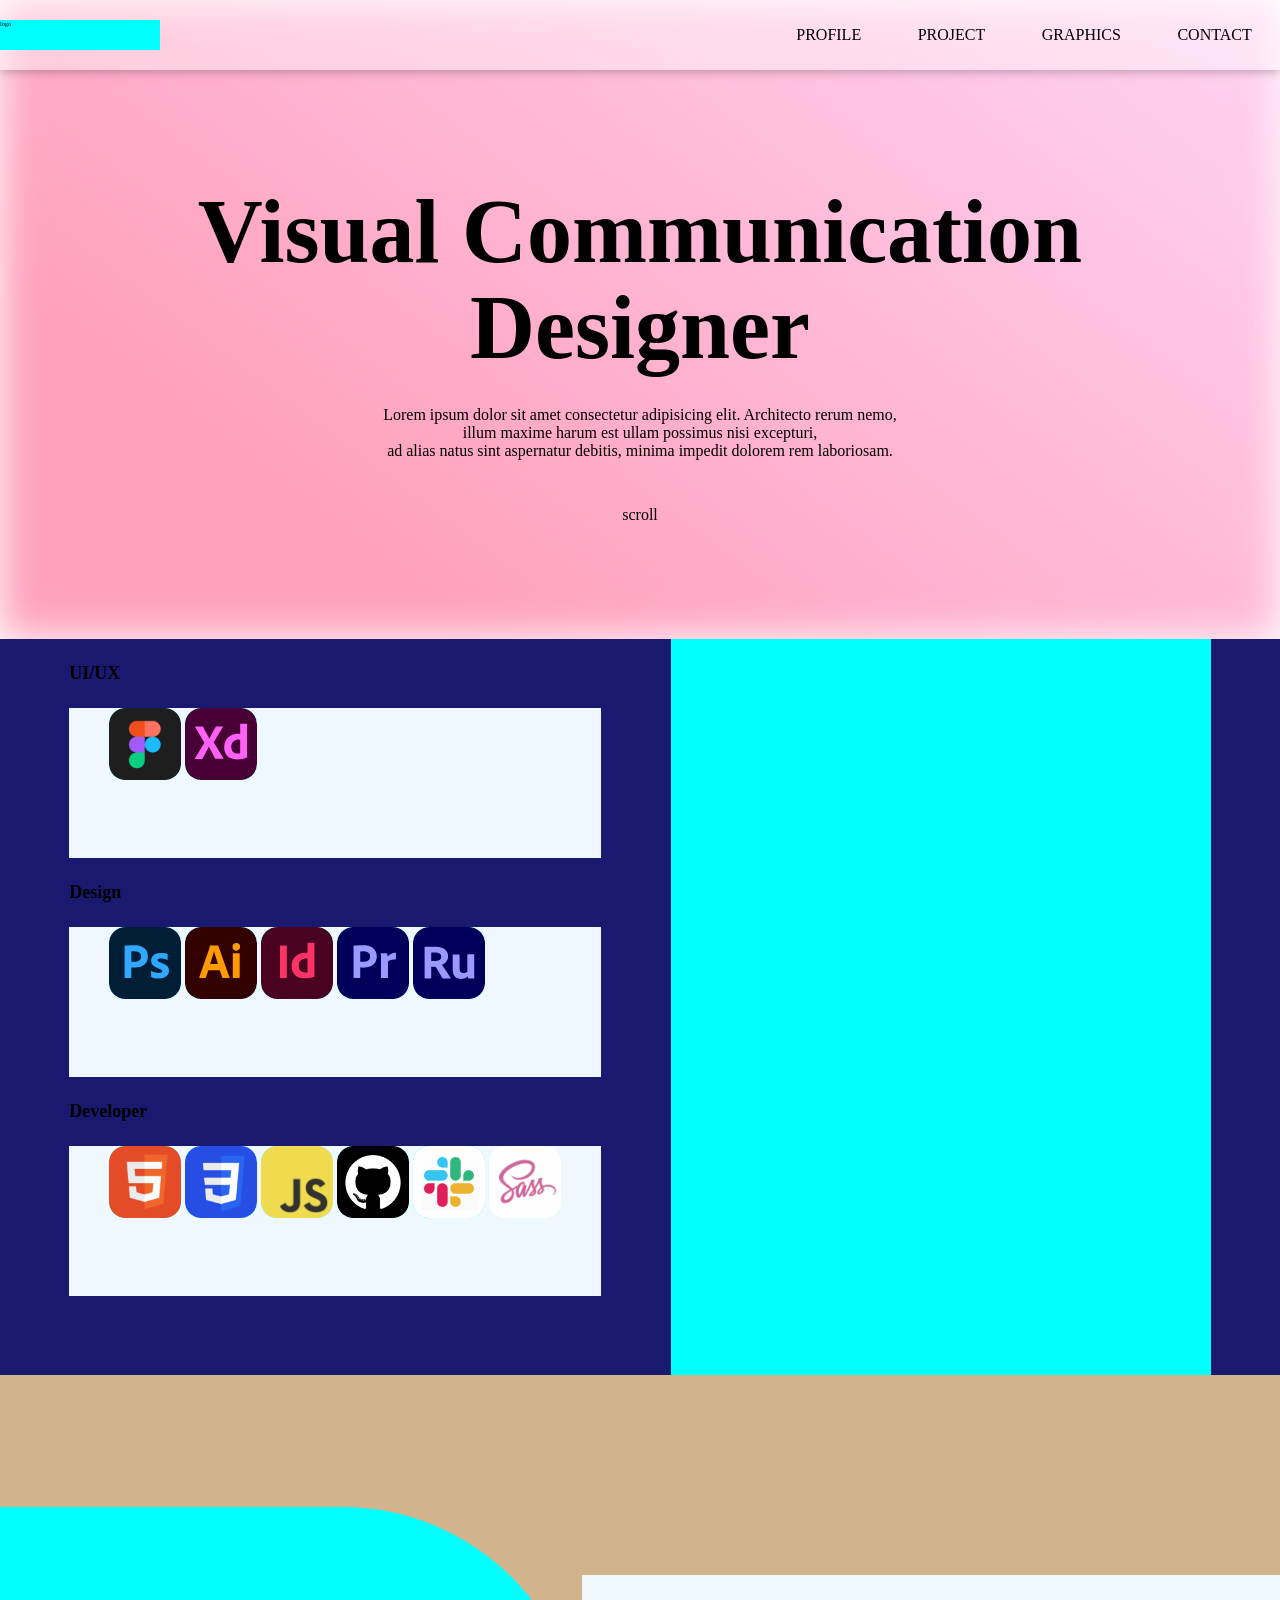
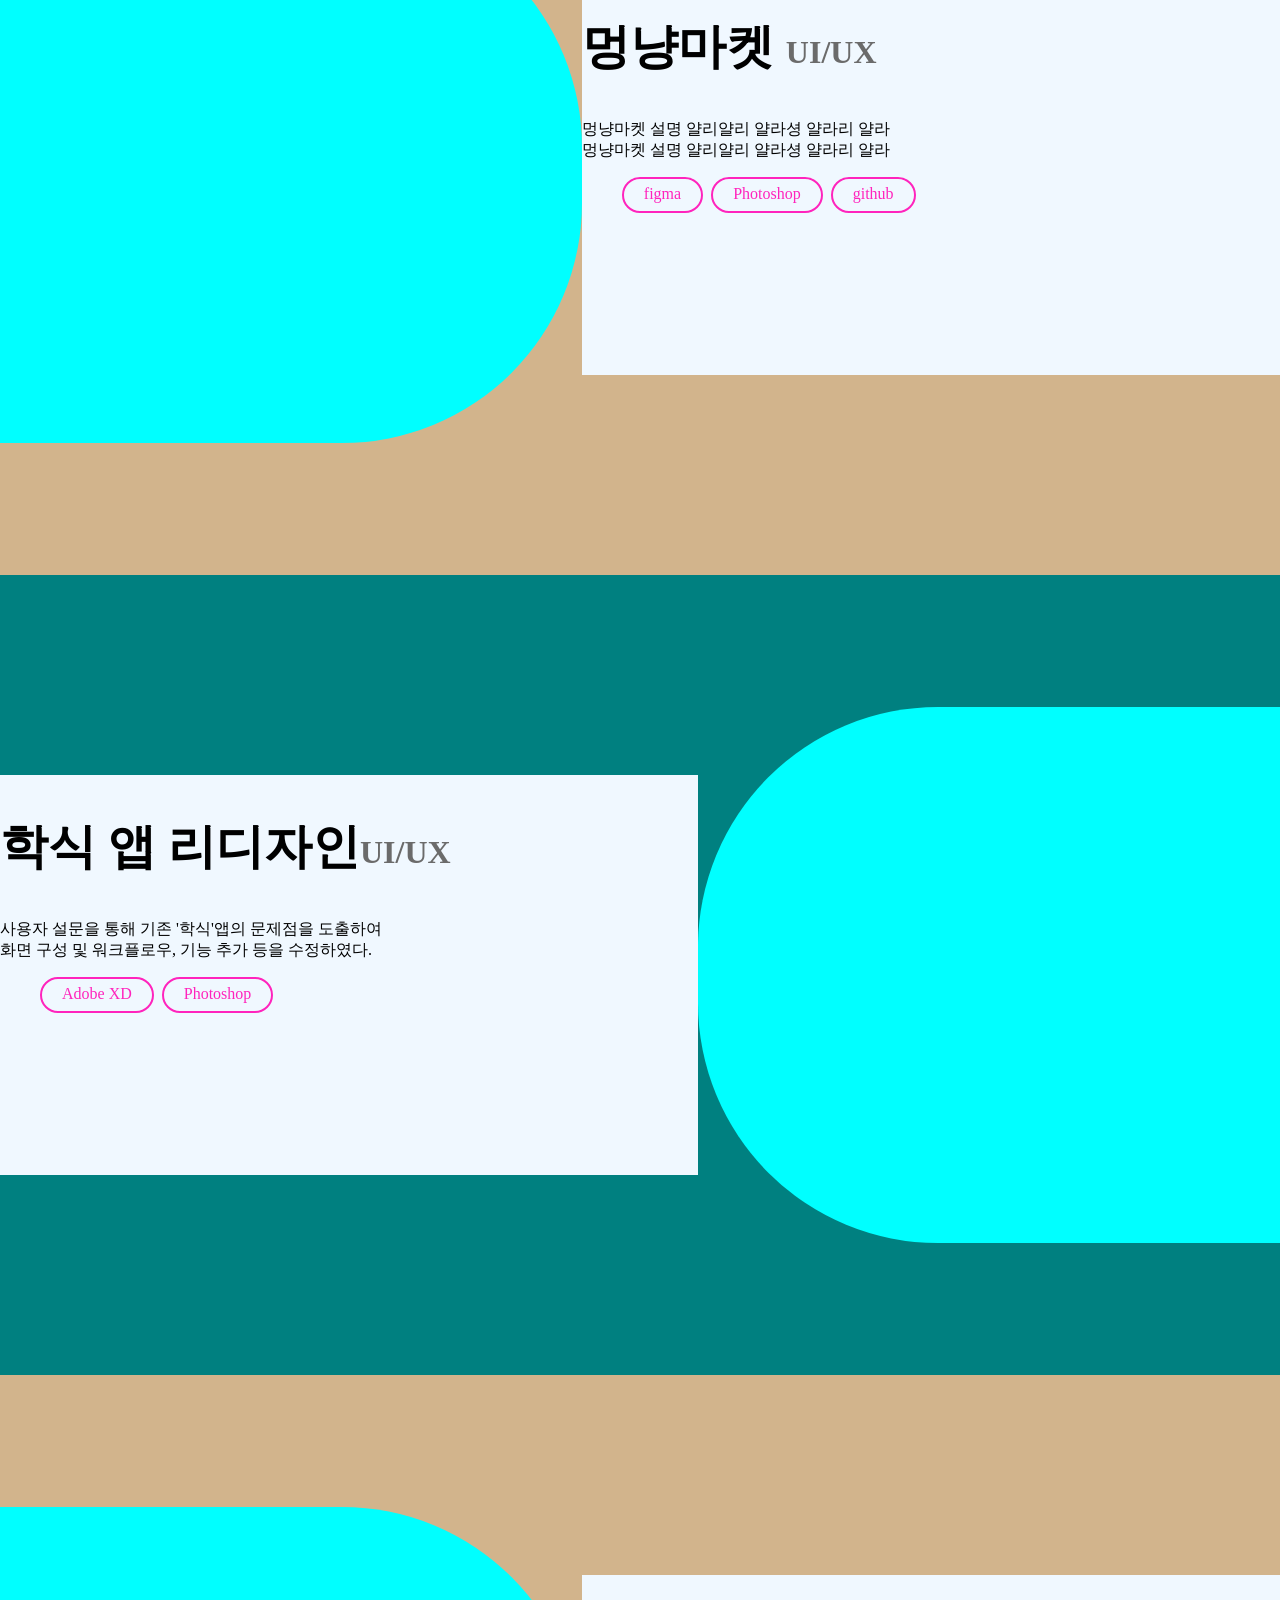
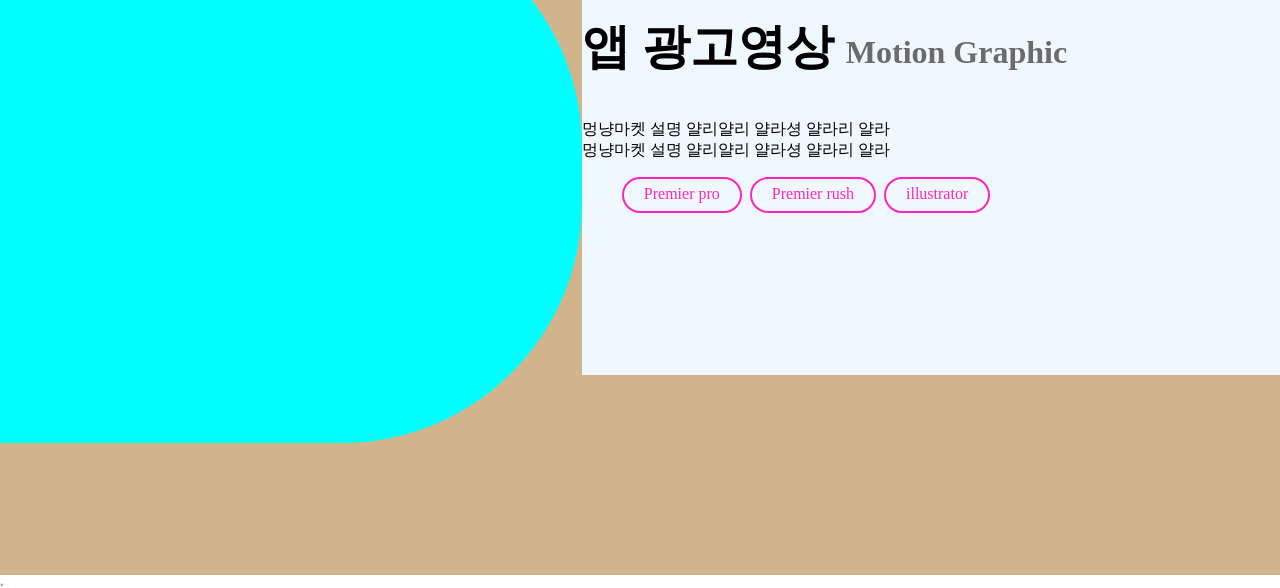
==== index.html @ 47997631 "create new" ====
<!DOCTYPE html>
<html lang="ko">
  <head>
    <meta charset="UTF-8" />
    <title>명현</title>
    <!-- <link rel="stylesheet" href="https://cdnjs.cloudflare.com/ajax/libs/meyer-reset/2.0/reset.min.css"> -->
    <link rel="stylesheet" href="css/style.css" />
  </head>

  <body>
    <nav class="gnb">
      <div class="gnb__logo">logo</div>
      <ul class="gnb__list">
        <li>PROFILE</li>
        <li>PROJECT</li>
        <li>GRAPHICS</li>
        <li>CONTACT</li>
      </ul>
    </nav>

    <div class="wrapper">
      <div class="main">
        <div class="scene flex">
          <svg
            class="scene__animation"
            id="animation"
            xmlns="http://www.w3.org/2000/svg"
            role="img"
            preserveAspectRatio="xMidYMid slice"
          >
            <filter id="goo">
              <feGaussianBlur
                in="SourceGraphic"
                stdDeviation="12"
                result="blur"
              />
              <feColorMatrix
                in="blur"
                type="matrix"
                values="1 0 0 0 0  0 1 0 0 0  0 0 1 0 0  0 0 0 20 -10"
                result="goo"
              />
              <feBlend in="SourceGraphic" in2="goo" />
            </filter>
            <g filter="url(#goo)"></g>
          </svg>
        </div>
        <div class="main__txt">
          <h1>Visual Communication</h1>
          <h1>Designer</h1>
          <p>
            Lorem ipsum dolor sit amet consectetur adipisicing elit. Architecto
            rerum nemo, <br />
            illum maxime harum est ullam possimus nisi excepturi, <br />
            ad alias natus sint aspernatur debitis, minima impedit dolorem rem
            laboriosam.
          </p>
          <br /><br />
          <p>scroll</p>
        </div>
      </div>
      <div class="profile">
        <div class="profile__skills">
          <h4>UI/UX</h4>
          <ul class="skills skills__uiux">
            <li class="skills__box skills__uiux--fig"></li>
            <li class="skills__box skills__uiux--xd"></li>
          </ul>
          <h4>Design</h4>
          <ul class="skills skills__des">
            <li class="skills__box skills__des--ps"></li>
            <li class="skills__box skills__des--ai"></li>
            <li class="skills__box skills__des--id"></li>
            <li class="skills__box skills__des--pr"></li>
            <li class="skills__box skills__des--ru"></li>
          </ul>
          <h4>Developer</h4>
          <ul class="skills skills__dev">
            <li class="skills__box skills__dev--html"></li>
            <li class="skills__box skills__dev--css"></li>
            <li class="skills__box skills__dev--js"></li>
            <li class="skills__box skills__dev--gh"></li>
            <li class="skills__box skills__dev--slack"></li>
            <li class="skills__box skills__dev--scss"></li>
          </ul>
        </div>
        <div class="profile__visual">
          <div class="visual__box"></div>
        </div>
      </div>
      <section class="market">
        <div class="market__visual"></div>
        <div class="market__txt">
          <h2>멍냥마켓 <span class="gray">UI/UX</span></h2>
          <p>
            멍냥마켓 설명 얄리얄리 얄라셩 얄라리 얄라 <br />
            멍냥마켓 설명 얄리얄리 얄라셩 얄라리 얄라
          </p>
          <ul class="tag">
            <li class="tag__list">figma</li>
            <li class="tag__list">Photoshop</li>
            <li class="tag__list">github</li>
          </ul>
        </div>
      </section>
      <section class="haksik">
        <div class="haksik__txt">
          <h2>학식 앱 리디자인<span class="gray">UI/UX</span></h2>
          <p>
            사용자 설문을 통해 기존 '학식'앱의 문제점을 도출하여 <br />
            화면 구성 및 워크플로우, 기능 추가 등을 수정하였다.
          </p>
          <ul class="tag">
            <li class="tag__list">Adobe XD</li>
            <li class="tag__list">Photoshop</li>
          </ul>
        </div>
        <div class="haksik__visual"></div>
      </section>
      <section class="motion">
        <div class="motion__visual"></div>
        <div class="motion__txt">
          <h2>앱 광고영상 <span class="gray">Motion Graphic</span></h2>
          <p>
            멍냥마켓 설명 얄리얄리 얄라셩 얄라리 얄라 <br />
            멍냥마켓 설명 얄리얄리 얄라셩 얄라리 얄라
          </p>
          <ul class="tag">
            <li class="tag__list">Premier pro</li>
            <li class="tag__list">Premier rush</li>
            <li class="tag__list">illustrator</li>
          </ul>
        </div>
      </section>
      <div class="artworks">
        <div class="artworks__top">
          <ul>
            <li class="artworks__box artworks__top--luka"><a href="#popup1"></a></li>
            <li class="artworks__box artworks__top--jeju"><a href="#popup2"></a></li>
            <li class="artworks__box artworks__top--tiger"><a href="#popup3"></a></li>
            <li class="artworks__box artworks__top--sun"><a href="#popup4"></a></li>
            <li class="artworks__box artworks__top--summer"><a href="#popup5"></a></li>
          </ul>
        </div>
        <div class="artworks__bottom">
          <ul>
            <li class="artworks__box artworks__bottom--event"><a href="#popup6"></a></li>
            <li class="artworks__box artworks__bottom--castellevent"><a href="#popup7"></a></li>
            <li class="artworks__box artworks__bottom--castellins"><a href="#popup8"></a></li>
            <li class="artworks__box artworks__bottom--andrew"><a href="#popup9"></a></li>
          </ul>
        </div>
      </div>
    </div>
    <!-- <footer class="footer">
      <ul class="footer__contact">
        <h3>Contact</h3>
        <li>Email : and2288@naver.com</li>
        <li>KakaoTalk : thislife123</li>
      </ul>
      <ul class="footer__info">
        <li>
          <ul>
            <li class="sns--1"></li>
            <li class="sns--2"></li>
            <li class="sns--3"></li>
          </ul>
        </li>
        <li>
          COPYRIGHT 2022. 양명현. ALL RIGHTS RESERVED. 본 사이트는 개인
          포트폴리오 사이트로 제작되어 상업적 목적이 아닙니다. 사용된 일부
          이미지 및 폰트는 별도의 출처가 있음을 밝힙니다.
        </li>
      </ul>
    </footer> -->


    <!-- pop -->
    
    <div class="pop popup1" id="popup1">
      <div class="pop__content">
        <a href="#project5" class="pop__close">&times;</a>
        <!-- <section class="pdf">
          <iframe src="img/motion-all.pdf" style="width:110rem; height:80rem;" frameborder="0"></iframe>\
        </section> -->
    </div>


  </body>
  <script src="https://unpkg.co/gsap@3/dist/gsap.min.js"></script>
  <script src="src/script.js"></script>
</html>
---- css/style.css ----
html,
body {
  font-size: 62.5%;
}

h1 {
  font-size: 9rem;
  line-height: 0.4;
}

h2 {
  font-size: 4.8rem;
}

h3 {
  font-size: 2.8rem;
}

h4 {
  font-size: 1.8rem;
}

p {
  font-size: 1.6rem;
}

span {
  font-size: 3.2rem;
  color: #6b6b6b;
}

li {
  font-size: 1.6rem;
  list-style: none;
}

:root {
  --circles: rgb(241, 255, 198);
}

body {
  margin: 0;
  padding: 0;
  overflow-x: hidden;
  -webkit-box-sizing: border-box;
          box-sizing: border-box;
  -webkit-transition: background 1s ease;
  transition: background 1s ease;
}

.gnb {
  width: 100vw;
  height: 7rem;
  display: -webkit-box;
  display: -ms-flexbox;
  display: flex;
  -webkit-box-pack: justify;
      -ms-flex-pack: justify;
          justify-content: space-between;
  -webkit-box-align: center;
      -ms-flex-align: center;
          align-items: center;
  background-color: rgba(255, 255, 255, 0.4);
  -webkit-box-shadow: rgba(0, 0, 0, 0.3) 0px 1px 10px;
          box-shadow: rgba(0, 0, 0, 0.3) 0px 1px 10px;
  z-index: 1;
  position: fixed;
}
.gnb__logo {
  width: 16rem;
  height: 3rem;
  background-color: aqua;
}
.gnb__list {
  width: 40%;
  display: -webkit-box;
  display: -ms-flexbox;
  display: flex;
  -ms-flex-pack: distribute;
      justify-content: space-around;
}

.wrapper {
  width: 100vw;
}
.wrapper .main {
  position: relative;
}
.wrapper .main .flex {
  -webkit-box-align: center;
      -ms-flex-align: center;
          align-items: center;
  display: -webkit-box;
  display: -ms-flexbox;
  display: flex;
  -webkit-box-pack: center;
      -ms-flex-pack: center;
          justify-content: center;
}
.wrapper .main .scene {
  background: linear-gradient(217deg, #ffd3f3, #ffa1bd 76.71%), linear-gradient(336deg, #243aff, rgb(255, 166, 236) 70.71%);
  height: 98xvh;
  -webkit-filter: blur(20px);
          filter: blur(20px);
  z-index: -1;
  position: relative;
}
.wrapper .main .scene__animation {
  height: 100%;
  width: 100%;
}
.wrapper .main__txt {
  position: absolute;
  width: 100%;
  height: 100%;
  top: 24%;
  text-align: center;
}

.tag {
  display: -webkit-box;
  display: -ms-flexbox;
  display: flex;
}
.tag__list {
  margin-right: 8px;
  border: 2px solid #ff24bd;
  border-radius: 100px;
  padding: 6px 20px 8px 20px;
  color: #ff24bd;
}

.profile {
  display: -webkit-box;
  display: -ms-flexbox;
  display: flex;
  -webkit-box-pack: space-evenly;
      -ms-flex-pack: space-evenly;
          justify-content: space-evenly;
  width: 100%;
  background-color: midnightblue;
}
.profile__skills .skills__uiux,
.profile__skills .skills__des,
.profile__skills .skills__dev {
  width: 49.2rem;
  height: 15rem;
  display: -webkit-box;
  display: -ms-flexbox;
  display: flex;
  background-color: aliceblue;
}
.profile__skills .skills__box {
  width: 7.2rem;
  height: 7.2rem;
  border-radius: 16px;
  background-color: aqua;
  margin-right: 4px;
  background-image: url(/img/ic_ai.svg);
}
.profile__skills .skills .skills__uiux--fig {
  background-image: url(/img/ic_figma.svg);
}
.profile__skills .skills .skills__uiux--xd {
  background-image: url(/img/ic_xd.svg);
}
.profile__skills .skills .skills__des--ps {
  background-image: url(/img/ic_ps.svg);
}
.profile__skills .skills .skills__des--ai {
  background-image: url(/img/ic_ai.svg);
}
.profile__skills .skills .skills__des--id {
  background-image: url(/img/ic_id.svg);
}
.profile__skills .skills .skills__des--pr {
  background-image: url(/img/ic_pr.svg);
}
.profile__skills .skills .skills__des--ru {
  background-image: url(/img/ic_ru.svg);
}
.profile__skills .skills .skills__dev--html {
  background-image: url(/img/ic_html.svg);
}
.profile__skills .skills .skills__dev--css {
  background-image: url(/img/ic_css.svg);
}
.profile__skills .skills .skills__dev--js {
  background-image: url(/img/ic_js.svg);
}
.profile__skills .skills .skills__dev--gh {
  background-image: url(/img/ic_github.svg);
}
.profile__skills .skills .skills__dev--slack {
  background-image: url(/img/ic_slack.svg);
}
.profile__skills .skills .skills__dev--scss {
  background-image: url(/img/ic_sass.svg);
}
.profile__visual {
  width: 54rem;
  height: 73.6rem;
  background-color: aqua;
}

.market {
  display: -webkit-box;
  display: -ms-flexbox;
  display: flex;
  -webkit-box-align: center;
      -ms-flex-align: center;
          align-items: center;
  -webkit-box-pack: justify;
      -ms-flex-pack: justify;
          justify-content: space-between;
  height: 80rem;
  background-color: tan;
}
.market__visual {
  width: 80rem;
  height: 53.6rem;
  background-color: aqua;
  border-radius: 0px 240px 240px 0px;
}
.market__txt {
  width: 96rem;
  height: 40rem;
  background-color: aliceblue;
}

.haksik {
  display: -webkit-box;
  display: -ms-flexbox;
  display: flex;
  -webkit-box-align: center;
      -ms-flex-align: center;
          align-items: center;
  -webkit-box-pack: justify;
      -ms-flex-pack: justify;
          justify-content: space-between;
  height: 80rem;
  background-color: tan;
  background-color: teal;
}
.haksik__visual {
  width: 80rem;
  height: 53.6rem;
  background-color: aqua;
  border-radius: 0px 240px 240px 0px;
  border-radius: 240px 0px 0px 240px;
}
.haksik__txt {
  width: 96rem;
  height: 40rem;
  background-color: aliceblue;
}

.motion {
  display: -webkit-box;
  display: -ms-flexbox;
  display: flex;
  -webkit-box-align: center;
      -ms-flex-align: center;
          align-items: center;
  -webkit-box-pack: justify;
      -ms-flex-pack: justify;
          justify-content: space-between;
  height: 80rem;
  background-color: tan;
}
.motion__visual {
  width: 80rem;
  height: 53.6rem;
  background-color: aqua;
  border-radius: 0px 240px 240px 0px;
}
.motion__txt {
  width: 96rem;
  height: 40rem;
  background-color: aliceblue;
}

.footer {
  width: 100vw;
  height: 60rem;
  background: url(/img/foo_gra.svg);
  color: #fff;
}
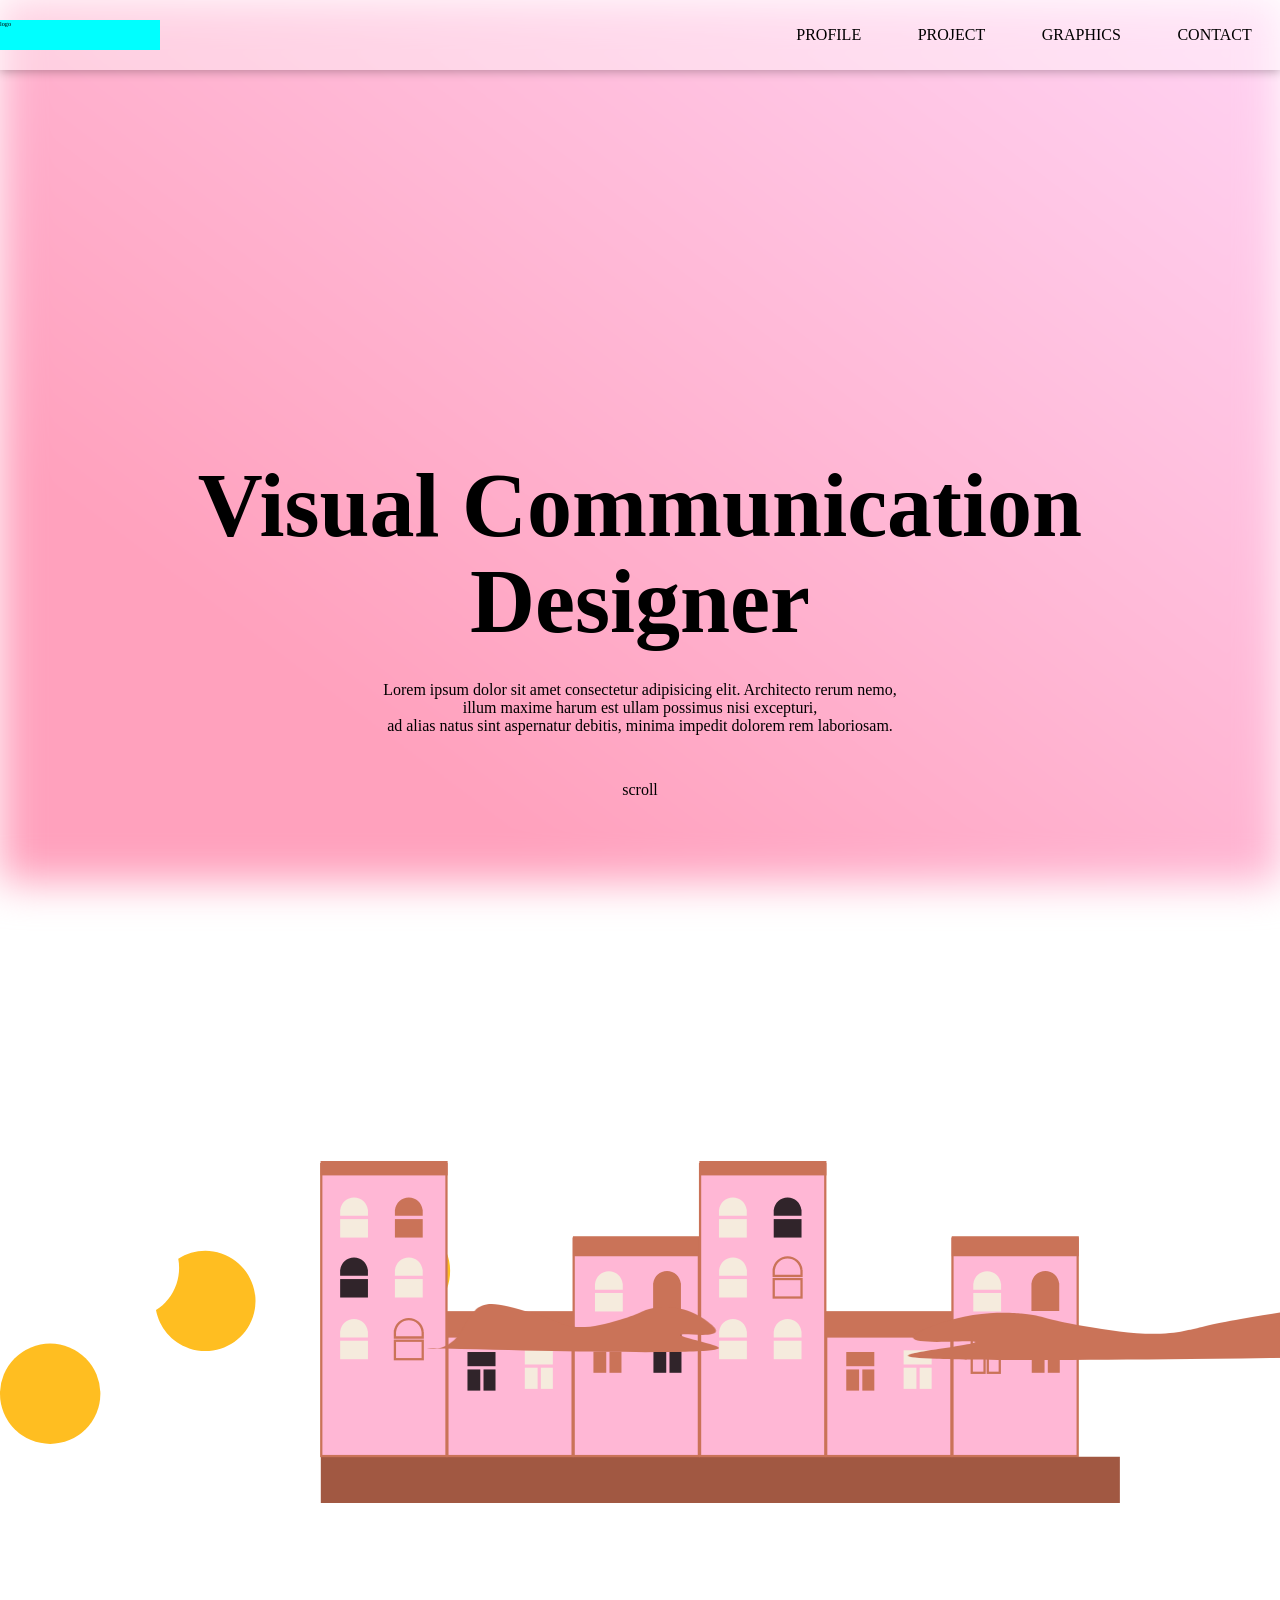
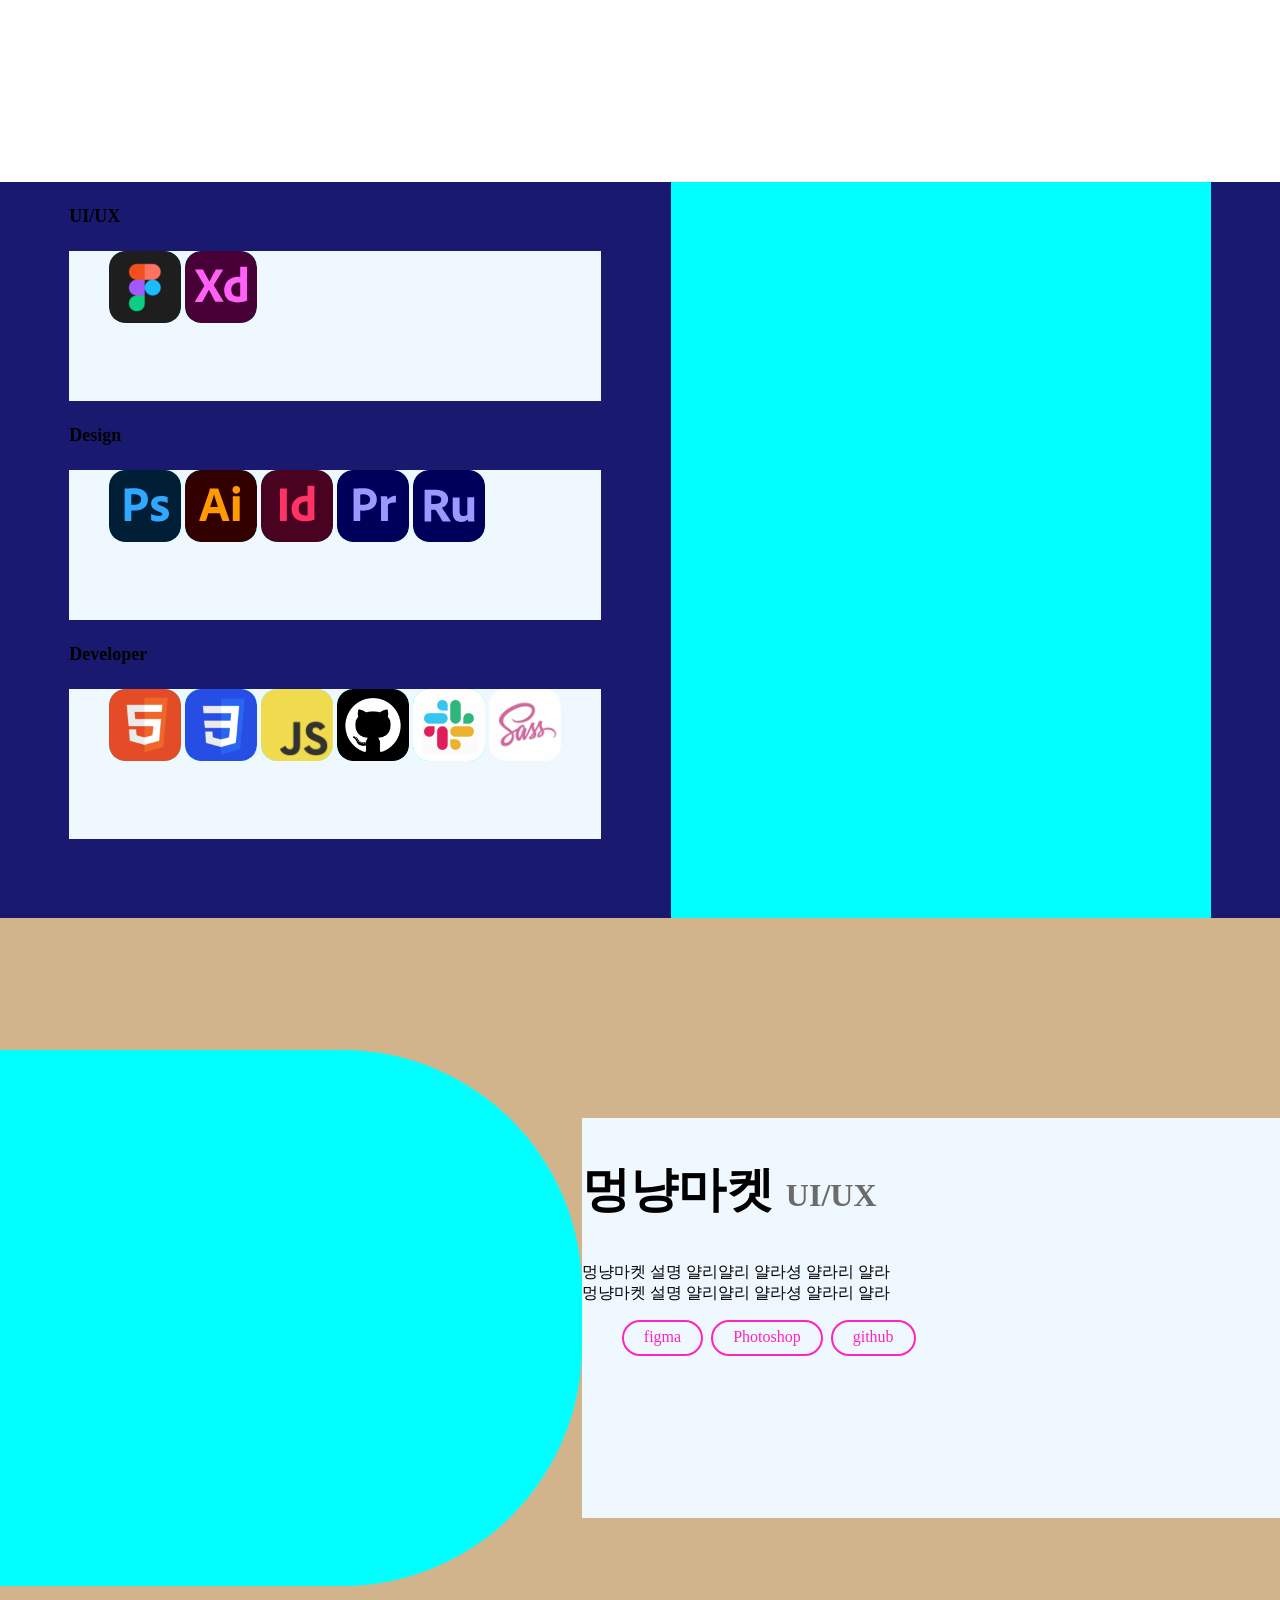
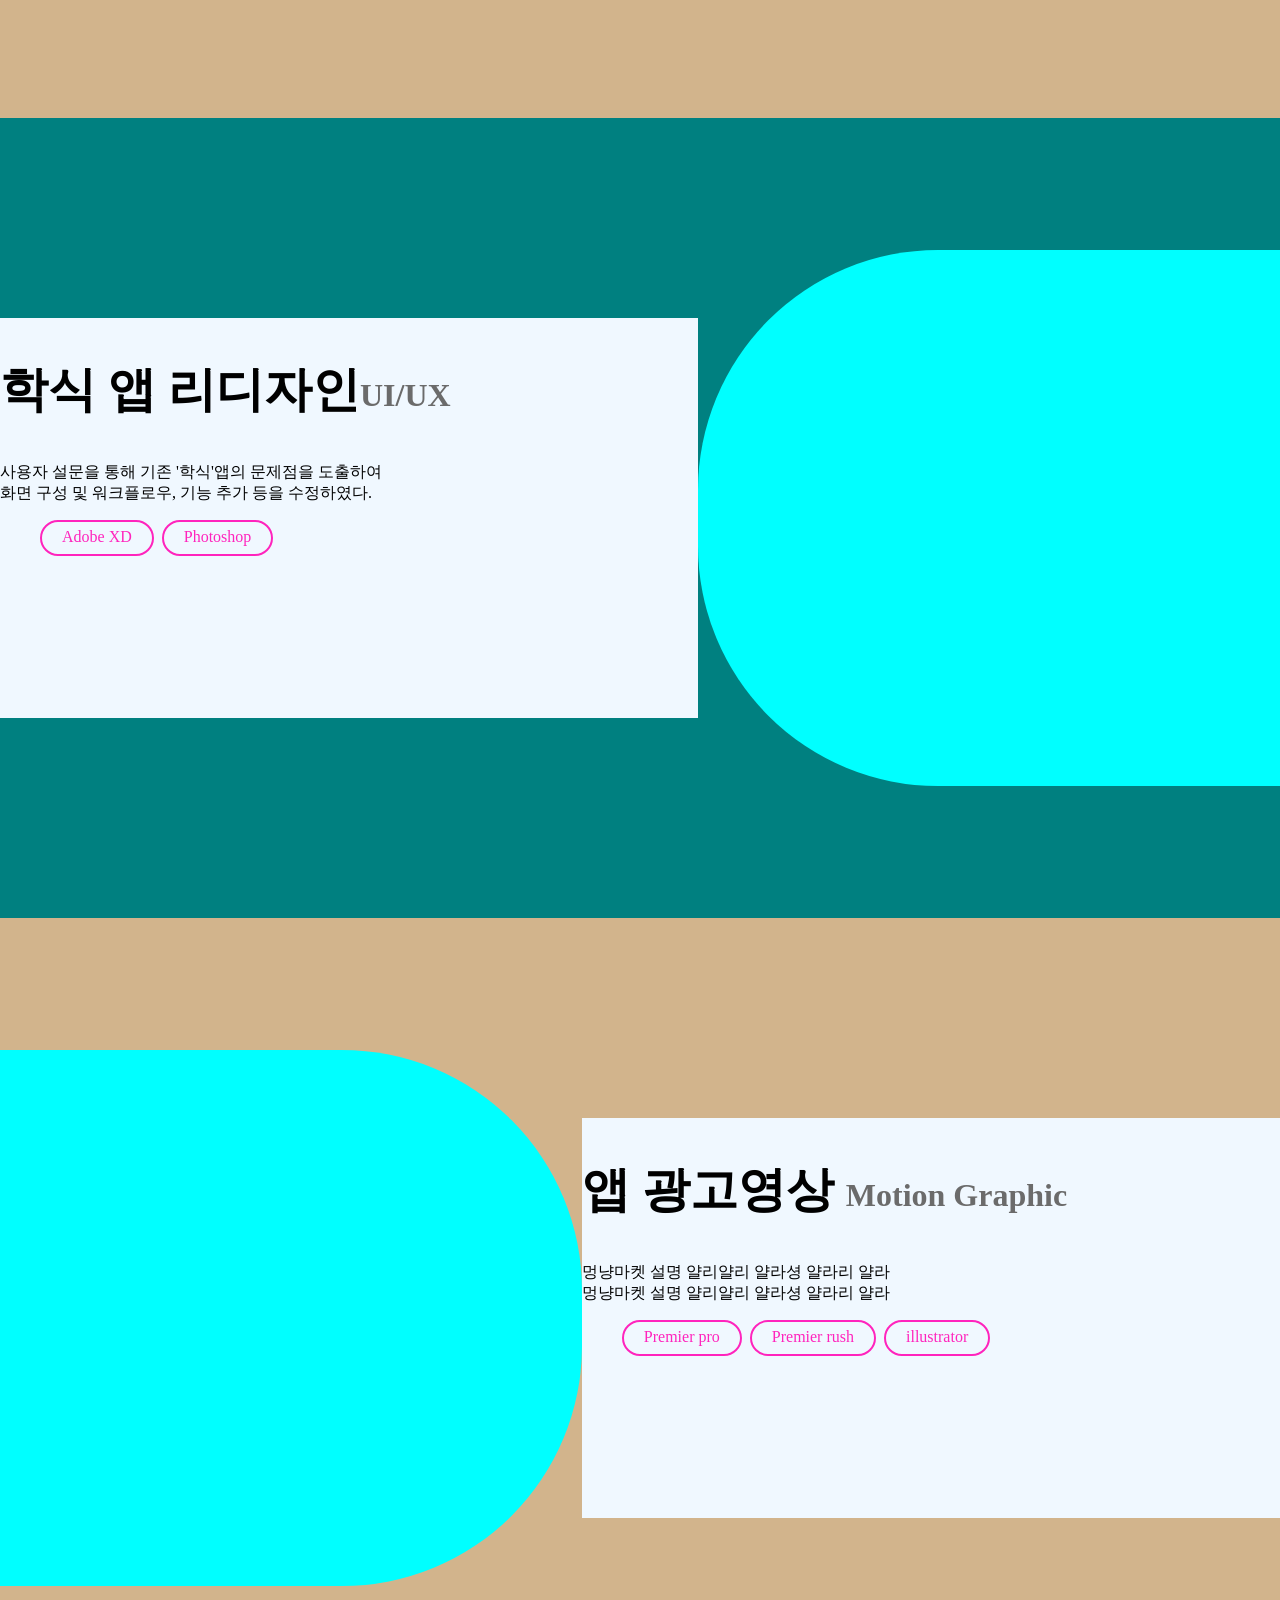
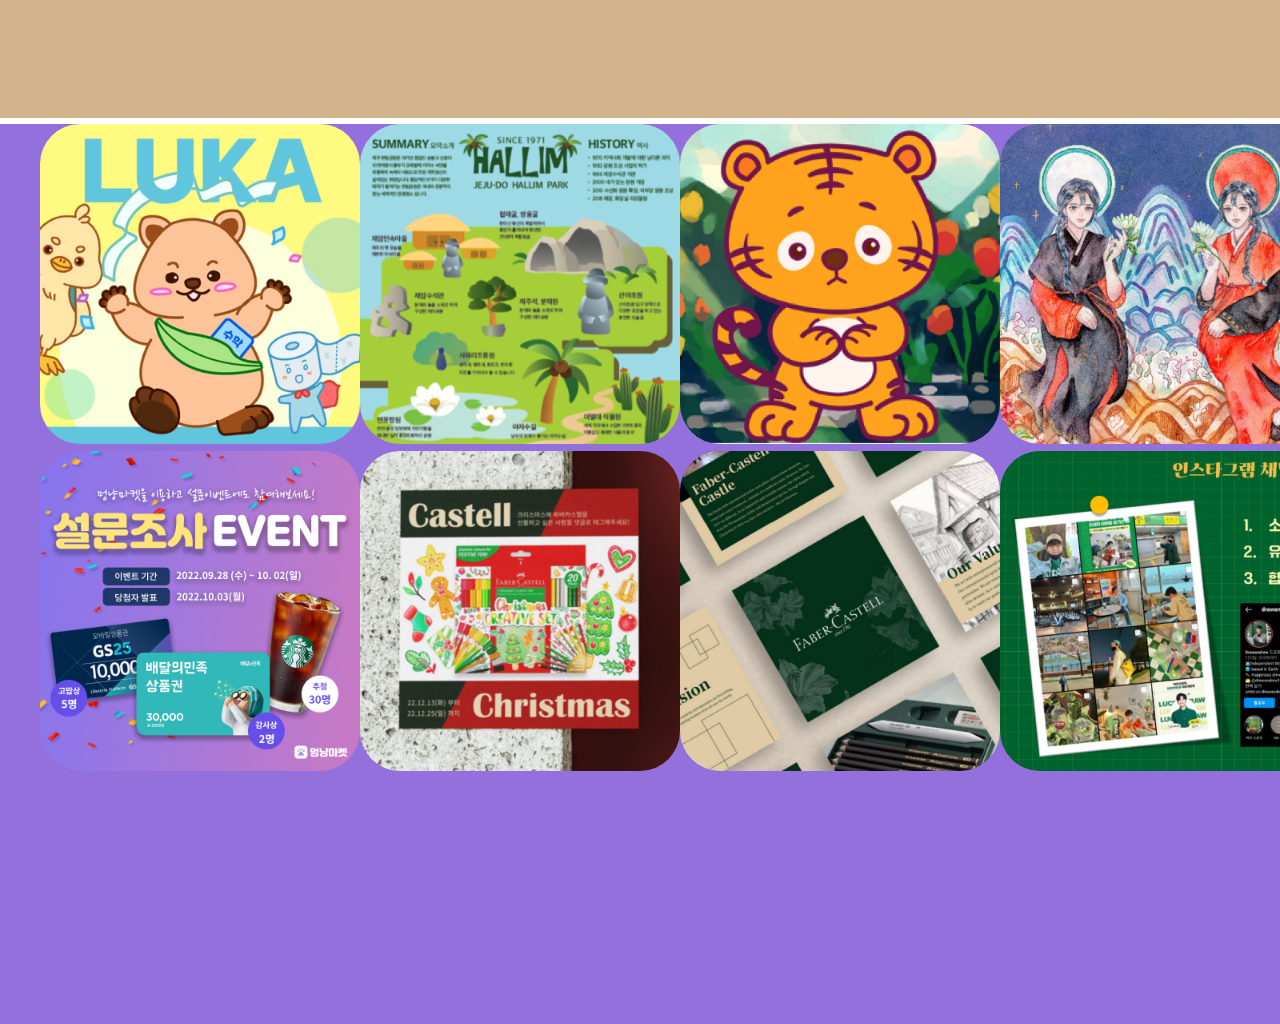
==== commit 34d86233: "bg img add svg 추가" ====
--- a/index.html
+++ b/index.html
@@ -44,6 +44,11 @@
             </filter>
             <g filter="url(#goo)"></g>
           </svg>
+        </div>
+        <div class="main__pallex">
+          <div class="pallex pallex__layer1"></div>
+          <div class="pallex pallex__layer2"></div>
+          <div class="pallex pallex__layer3"></div>
         </div>
         <div class="main__txt">
           <h1>Visual Communication</h1>
--- a/css/style.css
+++ b/css/style.css
@@ -32,6 +32,60 @@
 li {
   font-size: 1.6rem;
   list-style: none;
+}
+
+a {
+  text-decoration: none;
+  display: block;
+}
+a:hover {
+  cursor: pointer;
+}
+
+.pop {
+  width: 100vw;
+  height: 100vh;
+  position: fixed;
+  top: 0;
+  left: 0;
+  background-color: rgba(0, 0, 0, 0.8);
+  z-index: 999;
+  opacity: 0;
+  visibility: hidden;
+  transition: all 0.3s;
+}
+.pop a {
+  text-decoration: none;
+  color: #6b6b6b;
+}
+.pop:target {
+  opacity: 1;
+  visibility: visible;
+}
+.pop__content {
+  height: 90vh;
+  background-color: #fff;
+  box-shadow: 0 2rem 4rem rgba(0, 0, 0, 0.2);
+  border-radius: 3px;
+}
+.pop__img {
+  display: block;
+  height: 90vh;
+}
+.pop__close {
+  border-radius: 50%;
+  color: #6b6b6b;
+  z-index: 1000;
+  font-size: 5rem;
+  font-weight: 300;
+  position: fixed;
+  top: 0;
+  right: 0;
+  padding-right: 1.2rem;
+  margin-top: -1rem;
+}
+.pop__close:hover {
+  color: #ff24bd;
 }
 
 :root {
@@ -42,27 +96,18 @@
   margin: 0;
   padding: 0;
   overflow-x: hidden;
-  -webkit-box-sizing: border-box;
-          box-sizing: border-box;
-  -webkit-transition: background 1s ease;
+  box-sizing: border-box;
   transition: background 1s ease;
 }
 
 .gnb {
   width: 100vw;
   height: 7rem;
-  display: -webkit-box;
-  display: -ms-flexbox;
-  display: flex;
-  -webkit-box-pack: justify;
-      -ms-flex-pack: justify;
-          justify-content: space-between;
-  -webkit-box-align: center;
-      -ms-flex-align: center;
-          align-items: center;
+  display: flex;
+  justify-content: space-between;
+  align-items: center;
   background-color: rgba(255, 255, 255, 0.4);
-  -webkit-box-shadow: rgba(0, 0, 0, 0.3) 0px 1px 10px;
-          box-shadow: rgba(0, 0, 0, 0.3) 0px 1px 10px;
+  box-shadow: rgba(0, 0, 0, 0.3) 0px 1px 10px;
   z-index: 1;
   position: fixed;
 }
@@ -73,11 +118,8 @@
 }
 .gnb__list {
   width: 40%;
-  display: -webkit-box;
-  display: -ms-flexbox;
-  display: flex;
-  -ms-flex-pack: distribute;
-      justify-content: space-around;
+  display: flex;
+  justify-content: space-around;
 }
 
 .wrapper {
@@ -87,27 +129,55 @@
   position: relative;
 }
 .wrapper .main .flex {
-  -webkit-box-align: center;
-      -ms-flex-align: center;
-          align-items: center;
-  display: -webkit-box;
-  display: -ms-flexbox;
-  display: flex;
-  -webkit-box-pack: center;
-      -ms-flex-pack: center;
-          justify-content: center;
+  align-items: center;
+  display: flex;
+  justify-content: center;
 }
 .wrapper .main .scene {
   background: linear-gradient(217deg, #ffd3f3, #ffa1bd 76.71%), linear-gradient(336deg, #243aff, rgb(255, 166, 236) 70.71%);
-  height: 98xvh;
-  -webkit-filter: blur(20px);
-          filter: blur(20px);
+  height: 98vh;
+  filter: blur(20px);
   z-index: -1;
   position: relative;
 }
 .wrapper .main .scene__animation {
   height: 100%;
   width: 100%;
+}
+.wrapper .main__pallex {
+  height: 100vh;
+  overflow-x: hidden;
+  overflow-y: auto;
+  perspective: 1px;
+  position: relative;
+  display: flex;
+  z-index: 1;
+}
+.wrapper .main__pallex .pallex {
+  position: absolute;
+  top: 0;
+  right: 0;
+  bottom: 0;
+  left: 0;
+  background-position: center;
+  background-repeat: no-repeat;
+  background-size: cover;
+  background-size: contain;
+}
+.wrapper .main__pallex .pallex__layer1 {
+  width: 80rem;
+  transform: translateZ(0);
+  background-image: url(/img/bg_moon.svg);
+}
+.wrapper .main__pallex .pallex__layer2 {
+  width: 160rem;
+  transform: translateZ(-1px);
+  background-image: url(/img/bg_town.svg);
+}
+.wrapper .main__pallex .pallex__layer3 {
+  width: 300rem;
+  transform: translateZ(-2px);
+  background-image: url(/img/bg_ground.svg);
 }
 .wrapper .main__txt {
   position: absolute;
@@ -118,8 +188,6 @@
 }
 
 .tag {
-  display: -webkit-box;
-  display: -ms-flexbox;
   display: flex;
 }
 .tag__list {
@@ -131,12 +199,8 @@
 }
 
 .profile {
-  display: -webkit-box;
-  display: -ms-flexbox;
-  display: flex;
-  -webkit-box-pack: space-evenly;
-      -ms-flex-pack: space-evenly;
-          justify-content: space-evenly;
+  display: flex;
+  justify-content: space-evenly;
   width: 100%;
   background-color: midnightblue;
 }
@@ -145,8 +209,6 @@
 .profile__skills .skills__dev {
   width: 49.2rem;
   height: 15rem;
-  display: -webkit-box;
-  display: -ms-flexbox;
   display: flex;
   background-color: aliceblue;
 }
@@ -204,15 +266,9 @@
 }
 
 .market {
-  display: -webkit-box;
-  display: -ms-flexbox;
-  display: flex;
-  -webkit-box-align: center;
-      -ms-flex-align: center;
-          align-items: center;
-  -webkit-box-pack: justify;
-      -ms-flex-pack: justify;
-          justify-content: space-between;
+  display: flex;
+  align-items: center;
+  justify-content: space-between;
   height: 80rem;
   background-color: tan;
 }
@@ -229,15 +285,9 @@
 }
 
 .haksik {
-  display: -webkit-box;
-  display: -ms-flexbox;
-  display: flex;
-  -webkit-box-align: center;
-      -ms-flex-align: center;
-          align-items: center;
-  -webkit-box-pack: justify;
-      -ms-flex-pack: justify;
-          justify-content: space-between;
+  display: flex;
+  align-items: center;
+  justify-content: space-between;
   height: 80rem;
   background-color: tan;
   background-color: teal;
@@ -256,15 +306,9 @@
 }
 
 .motion {
-  display: -webkit-box;
-  display: -ms-flexbox;
-  display: flex;
-  -webkit-box-align: center;
-      -ms-flex-align: center;
-          align-items: center;
-  -webkit-box-pack: justify;
-      -ms-flex-pack: justify;
-          justify-content: space-between;
+  display: flex;
+  align-items: center;
+  justify-content: space-between;
   height: 80rem;
   background-color: tan;
 }
@@ -280,6 +324,62 @@
   background-color: aliceblue;
 }
 
+.artworks {
+  width: 100vw;
+  height: 100vh;
+  background-color: mediumpurple;
+}
+.artworks__box {
+  width: 32rem;
+  height: 32rem;
+  background-color: aqua;
+  background-position: center;
+  background-repeat: no-repeat;
+  background-size: cover;
+  border-radius: 40px;
+}
+.artworks__top {
+  width: 200rem;
+  height: 32rem;
+}
+.artworks__top ul {
+  display: flex;
+}
+.artworks__top--luka {
+  background-image: url(/img/pro_luka.jpg);
+}
+.artworks__top--jeju {
+  background-image: url(/img/pro_jeju.jpg);
+}
+.artworks__top--tiger {
+  background-image: url(/img/pro_tiger.jpg);
+}
+.artworks__top--sun {
+  background-image: url(/img/pro_sun.jpg);
+}
+.artworks__top--summer {
+  background-image: url(/img/pro_summer.jpg);
+}
+.artworks__bottom {
+  width: 200rem;
+  height: 32rem;
+}
+.artworks__bottom ul {
+  display: flex;
+}
+.artworks__bottom--event {
+  background-image: url(/img/pro_event.jpg);
+}
+.artworks__bottom--castellevent {
+  background-image: url(/img/pro_castellevent.jpg);
+}
+.artworks__bottom--castellins {
+  background-image: url(/img/pro_castellins.jpg);
+}
+.artworks__bottom--andrew {
+  background-image: url(/img/pro_andrew.jpg);
+}
+
 .footer {
   width: 100vw;
   height: 60rem;
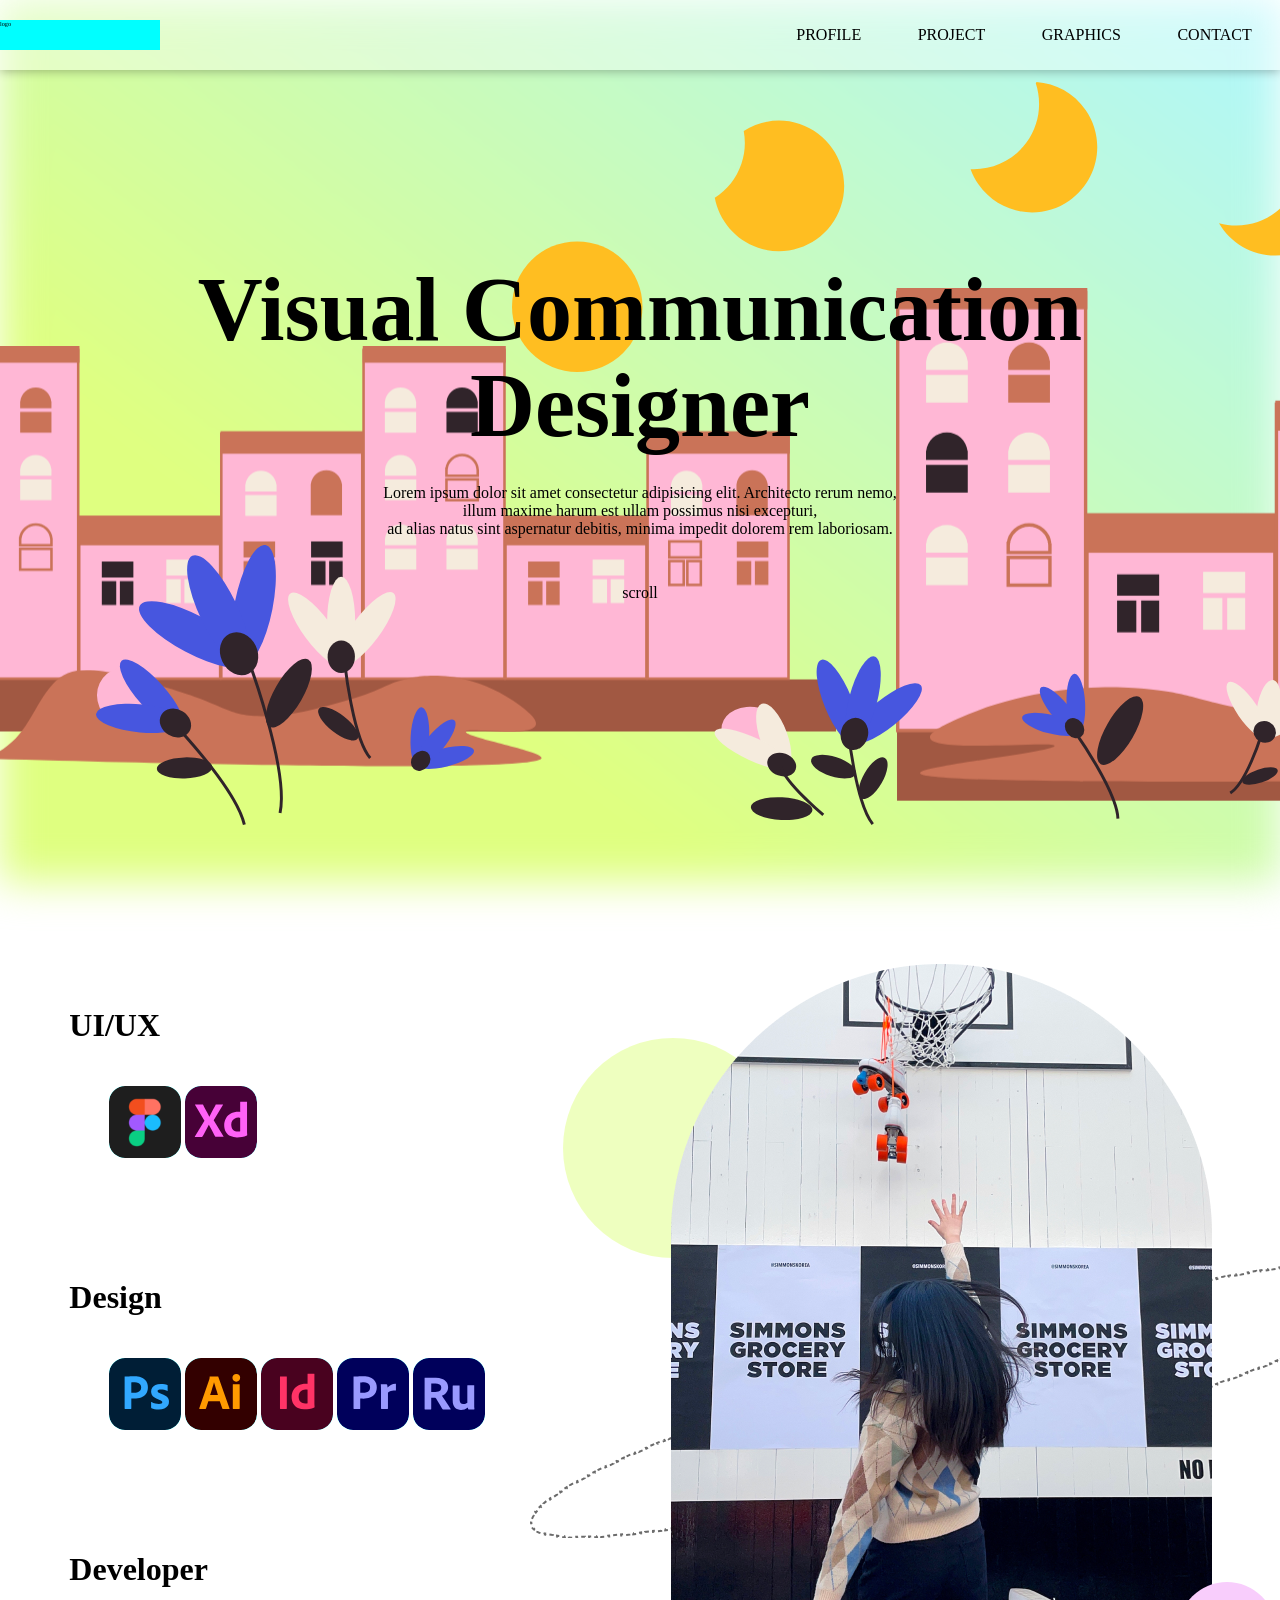
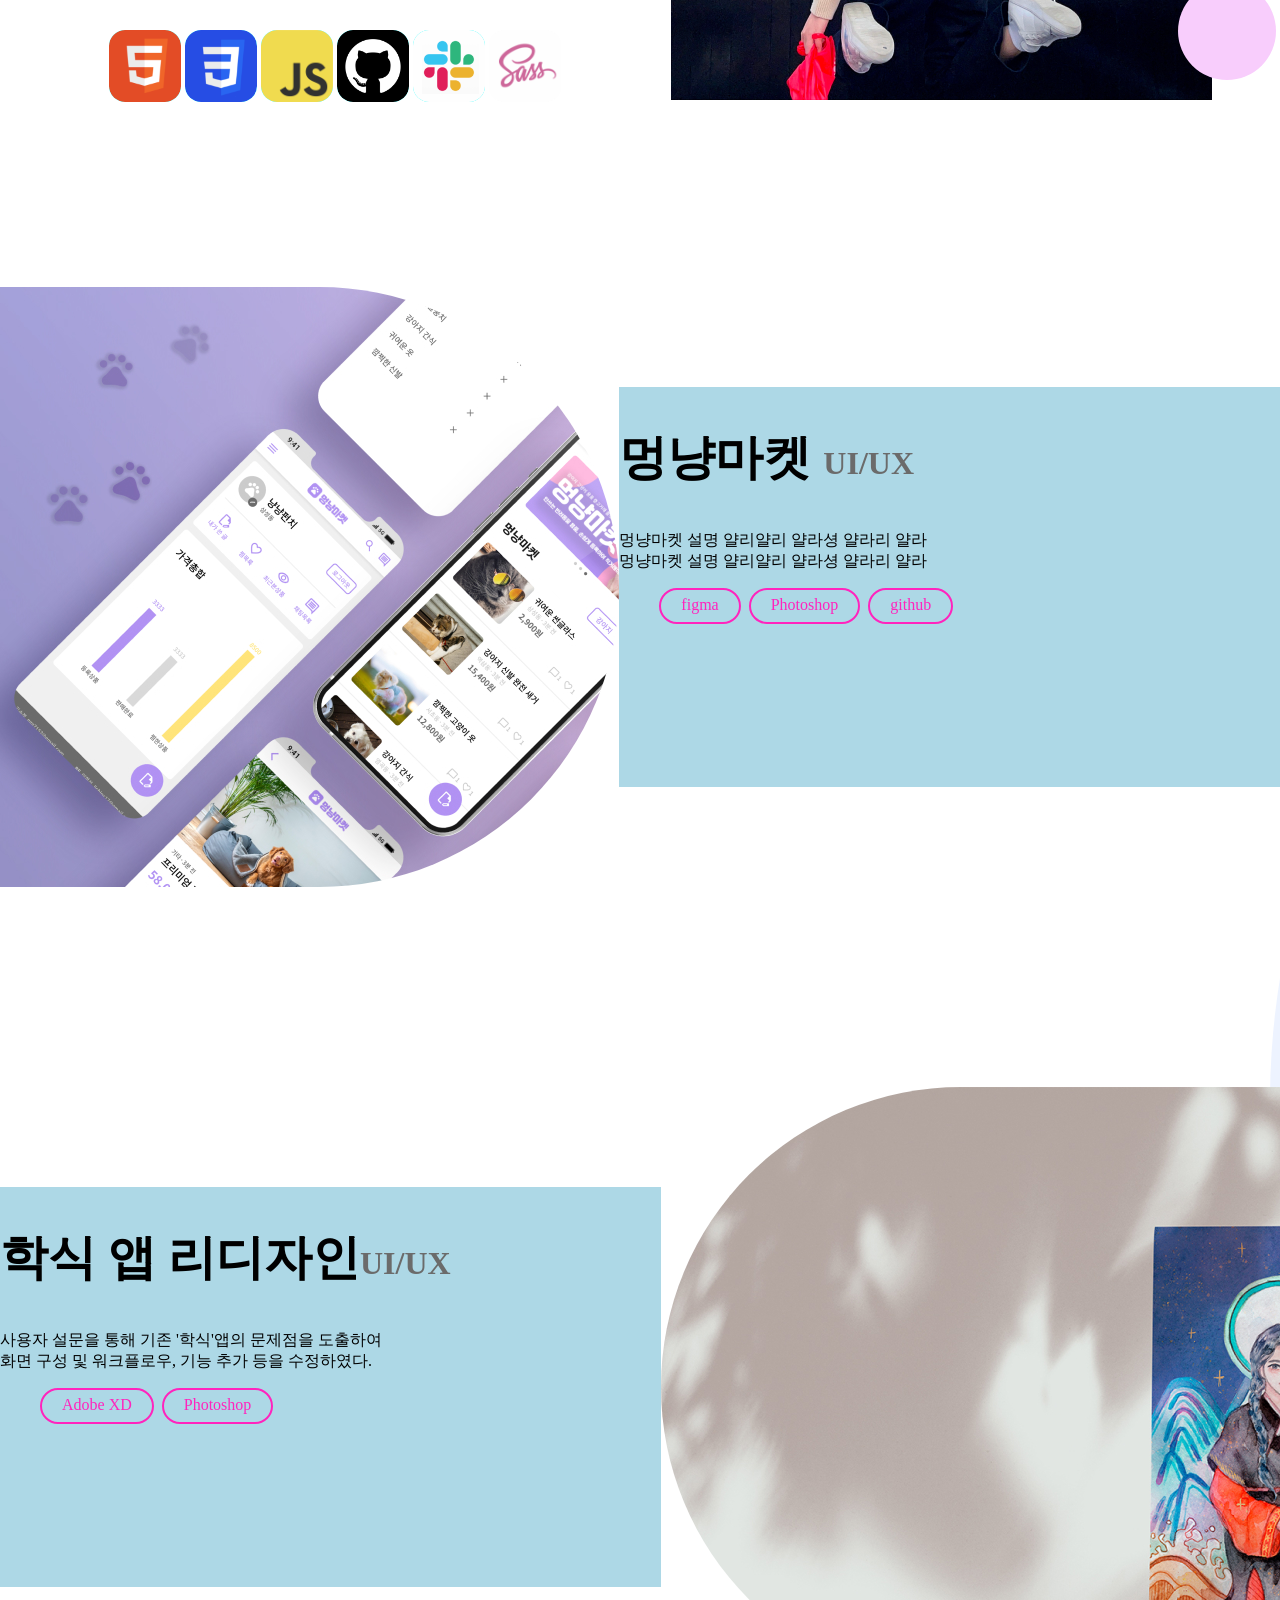
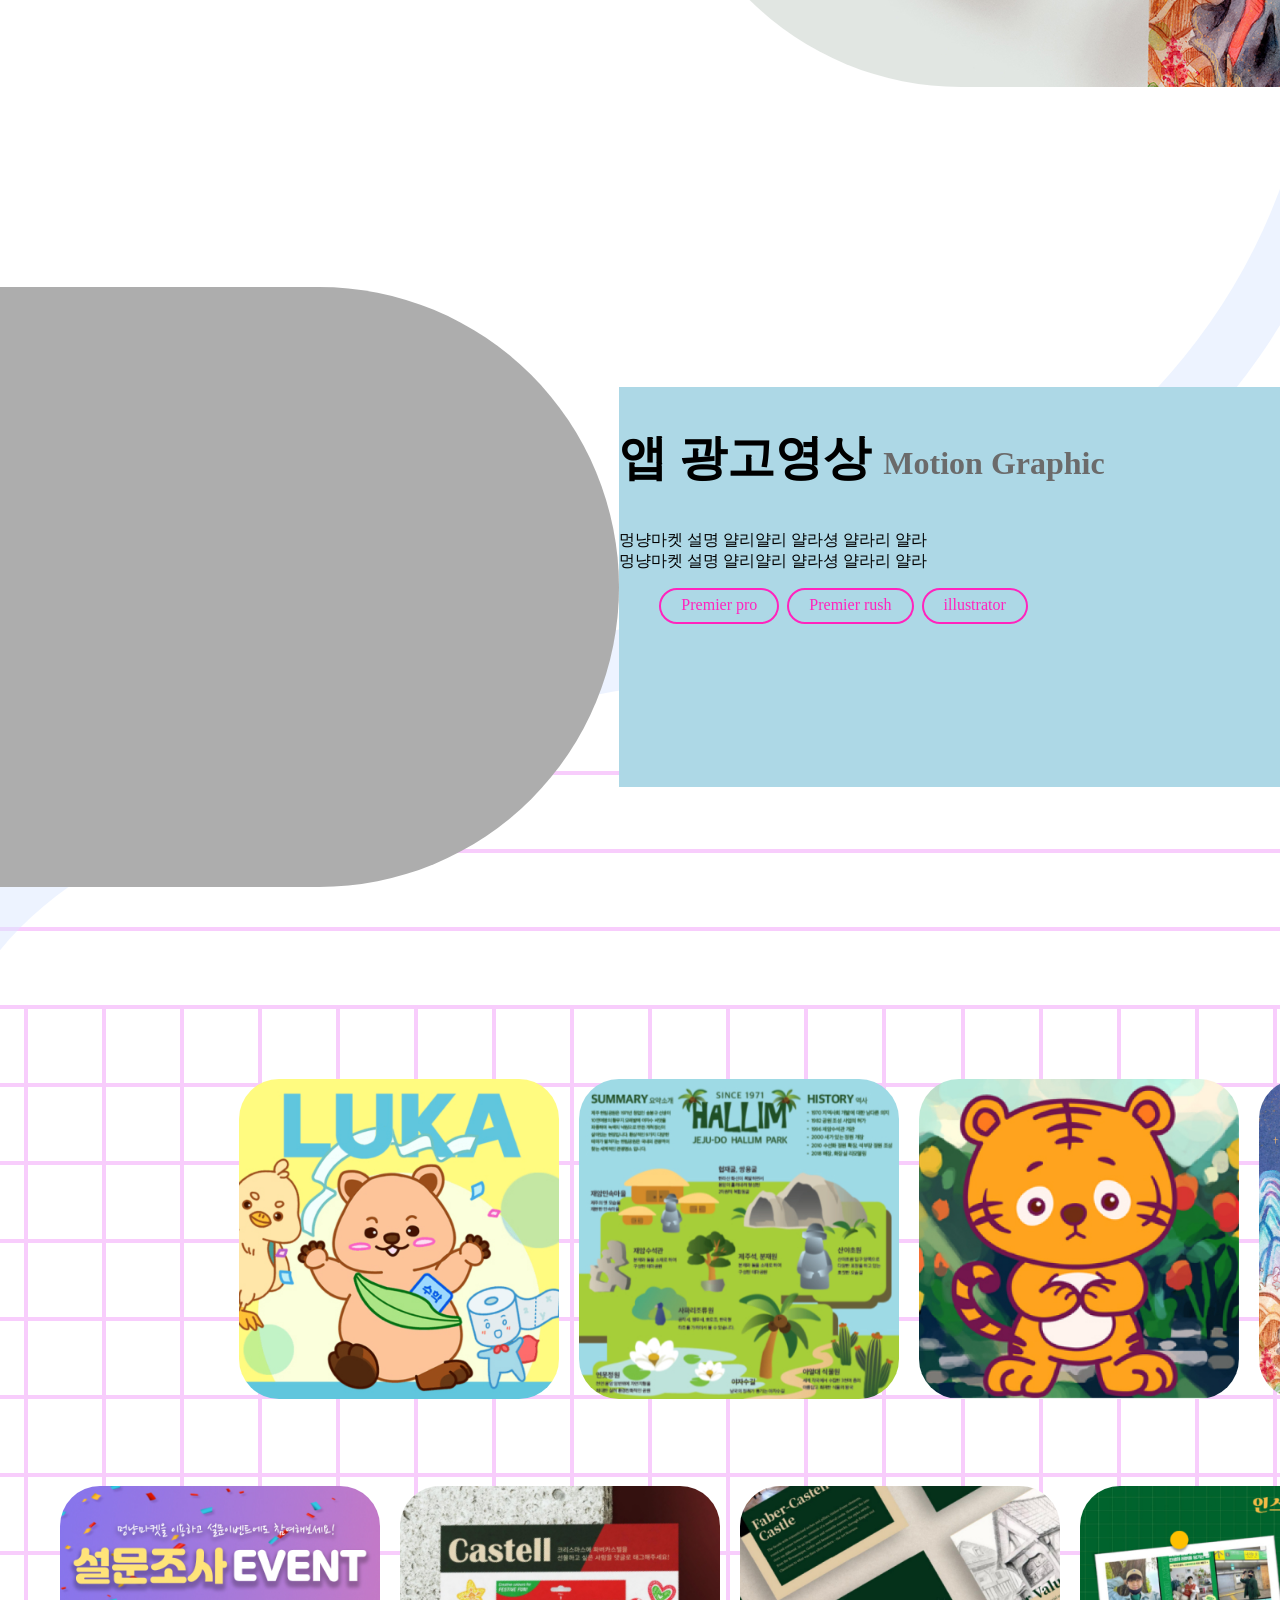
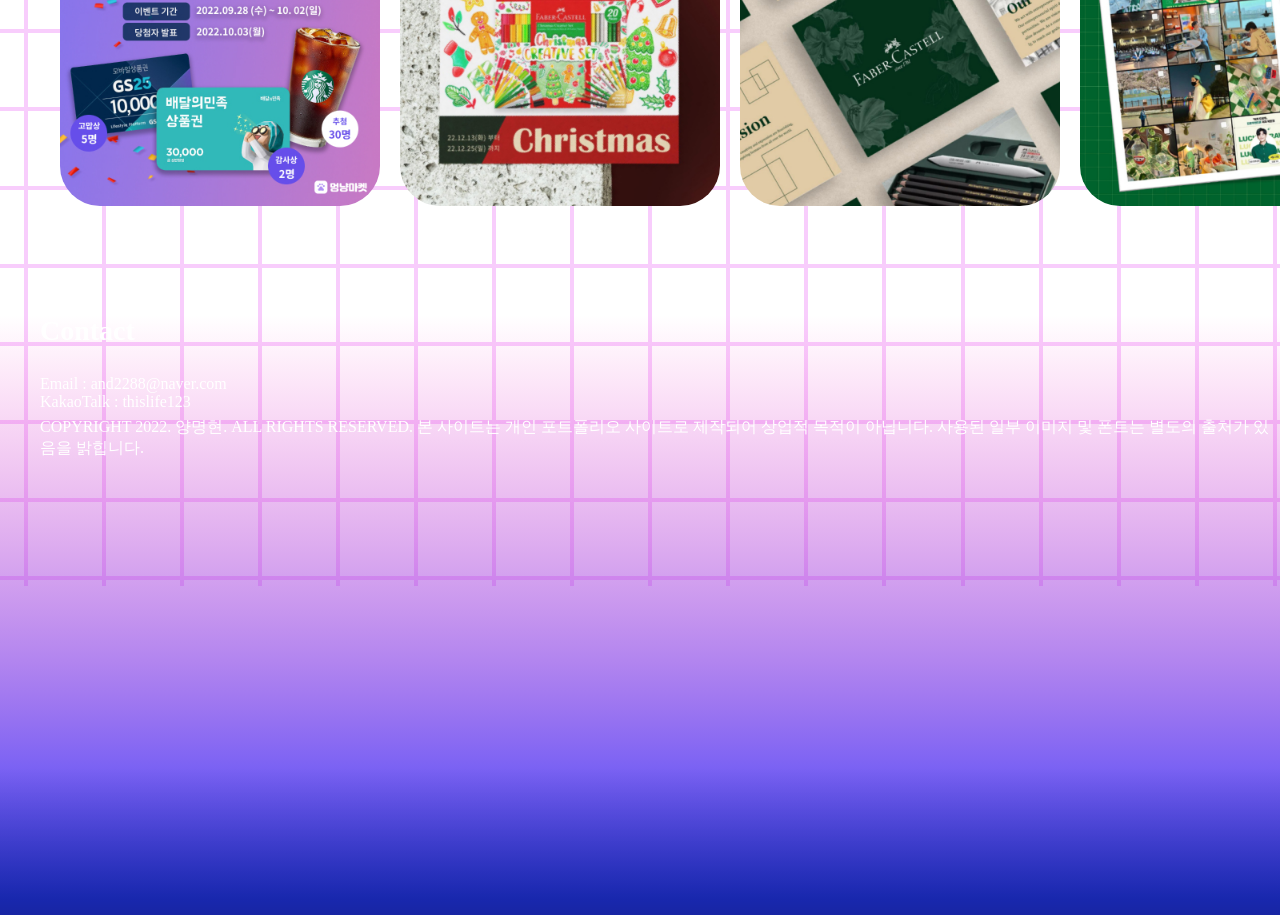
==== commit 4d31d8e0: "modal add" ====
--- a/index.html
+++ b/index.html
@@ -11,10 +11,10 @@
     <nav class="gnb">
       <div class="gnb__logo">logo</div>
       <ul class="gnb__list">
-        <li>PROFILE</li>
-        <li>PROJECT</li>
-        <li>GRAPHICS</li>
-        <li>CONTACT</li>
+        <li><a href="#profile">PROFILE</a></li>
+        <li><a href="#project">PROJECT</a></li>
+        <li><a href="#graphics">GRAPHICS</a></li>
+        <li><a href="#contact">CONTACT</a></li>
       </ul>
     </nav>
 
@@ -46,9 +46,12 @@
           </svg>
         </div>
         <div class="main__pallex">
-          <div class="pallex pallex__layer1"></div>
-          <div class="pallex pallex__layer2"></div>
-          <div class="pallex pallex__layer3"></div>
+          <div class="pallex pallex__layer1"><img src="img/bg_moon.svg" alt=""></div>
+          <div class="pallex pallex__layer2"><img src="img/bg_town.svg" alt=""></div>
+          <div class="pallex pallex__layer5"><img src="img/bg_town.svg" alt=""></div>
+          <div class="pallex pallex__layer3"><img src="img/bg_ground.svg" alt=""></div>
+          <div class="pallex pallex__layer4"><img src="img/bg_flower.svg" alt=""></div>
+
         </div>
         <div class="main__txt">
           <h1>Visual Communication</h1>
@@ -64,7 +67,7 @@
           <p>scroll</p>
         </div>
       </div>
-      <div class="profile">
+      <div class="profile" id="profile">
         <div class="profile__skills">
           <h4>UI/UX</h4>
           <ul class="skills skills__uiux">
@@ -90,10 +93,13 @@
           </ul>
         </div>
         <div class="profile__visual">
-          <div class="visual__box"></div>
+            <img src="img/profile_img.png" alt="">
+            <img src="img/deco_ring.svg" alt="" class="deco--ring">
+            <img src="img/deco_green.svg" alt="" class="deco--green">
+            <img src="img/deco_pink.svg" alt="" class="deco--pink">
         </div>
       </div>
-      <section class="market">
+      <section class="market" id="project">
         <div class="market__visual"></div>
         <div class="market__txt">
           <h2>멍냥마켓 <span class="gray">UI/UX</span></h2>
@@ -108,7 +114,7 @@
           </ul>
         </div>
       </section>
-      <section class="haksik">
+      <section class="haksik" id="graphics">
         <div class="haksik__txt">
           <h2>학식 앱 리디자인<span class="gray">UI/UX</span></h2>
           <p>
@@ -137,28 +143,33 @@
           </ul>
         </div>
       </section>
-      <div class="artworks">
+      <div class="artworks" id="artworks">
         <div class="artworks__top">
           <ul>
-            <li class="artworks__box artworks__top--luka"><a href="#popup1"></a></li>
-            <li class="artworks__box artworks__top--jeju"><a href="#popup2"></a></li>
-            <li class="artworks__box artworks__top--tiger"><a href="#popup3"></a></li>
-            <li class="artworks__box artworks__top--sun"><a href="#popup4"></a></li>
-            <li class="artworks__box artworks__top--summer"><a href="#popup5"></a></li>
+            <a href="#popup1"><li class="artworks__box artworks__top--luka"></li></a>
+            <a href="#popup2"><li class="artworks__box artworks__top--jeju"></li></a>
+            <a href="#popup3"><li class="artworks__box artworks__top--tiger"></li></a>
+            <a href="#popup4"><li class="artworks__box artworks__top--sun"></li></a>
+            <a href="#popup5"><li class="artworks__box artworks__top--summer"></li></a>
           </ul>
         </div>
         <div class="artworks__bottom">
           <ul>
-            <li class="artworks__box artworks__bottom--event"><a href="#popup6"></a></li>
-            <li class="artworks__box artworks__bottom--castellevent"><a href="#popup7"></a></li>
-            <li class="artworks__box artworks__bottom--castellins"><a href="#popup8"></a></li>
-            <li class="artworks__box artworks__bottom--andrew"><a href="#popup9"></a></li>
-          </ul>
-        </div>
+            <a href="#popup6"><li class="artworks__box artworks__bottom--event"></li></a>
+            <a href="#popup7"><li class="artworks__box artworks__bottom--castellevent"></li></a>
+            <a href="#popup8"><li class="artworks__box artworks__bottom--castellins"></li></a>
+            <a href="#popup9"><li class="artworks__box artworks__bottom--andrew"></li></a>
+          </ul>
+        </div>
+        <div class="bg_line"><img src="img/line.svg" alt=""></div>
       </div>
-    </div>
-    <!-- <footer class="footer">
-      <ul class="footer__contact">
+      <div class="deco_line"><img src="img/deco_line.svg" alt=""></div>
+    </div>
+   
+
+    <!-- footer -->
+    <footer class="footer" >
+      <ul class="footer__contact" id="contact">
         <h3>Contact</h3>
         <li>Email : and2288@naver.com</li>
         <li>KakaoTalk : thislife123</li>
@@ -177,17 +188,56 @@
           이미지 및 폰트는 별도의 출처가 있음을 밝힙니다.
         </li>
       </ul>
-    </footer> -->
+    </footer>
 
 
     <!-- pop -->
     
     <div class="pop popup1" id="popup1">
       <div class="pop__content">
-        <a href="#project5" class="pop__close">&times;</a>
+        <a href="#artworks" class="pop__close">&times;</a>
         <!-- <section class="pdf">
           <iframe src="img/motion-all.pdf" style="width:110rem; height:80rem;" frameborder="0"></iframe>\
         </section> -->
+    </div>
+    <div class="pop popup2" id="popup2">
+      <div class="pop__content">
+        <a href="#artworks" class="pop__close">&times;</a>
+    </div>
+
+    <div class="pop popup3" id="popup3">
+      <div class="pop__content">
+        <a href="#artworks" class="pop__close">&times;</a>
+    </div>
+
+    <div class="pop popup4" id="popup4">
+      <div class="pop__content">
+        <a href="#artworks" class="pop__close">&times;</a>
+    </div>
+
+    <div class="pop popup5" id="popup5">
+      <div class="pop__content">
+        <a href="#artworks" class="pop__close">&times;</a>
+    </div>
+
+    <div class="pop popup6" id="popup6">
+      <div class="pop__content">
+        <a href="#artworks" class="pop__close">&times;</a>
+    </div>
+
+    <div class="pop popup7" id="popup7">
+      <div class="pop__content">
+        <a href="#artworks" class="pop__close">&times;</a>
+    </div>
+
+    <div class="pop popup8" id="popup8">
+      <div class="pop__content">
+        <a href="#artworks" class="pop__close">&times;</a>
+    </div>
+
+    <div class="pop popup9" id="popup9">
+      <div class="pop__content">
+        <a href="#artworks" class="pop__close">&times;</a>
     </div>
 
 
--- a/css/style.css
+++ b/css/style.css
@@ -17,7 +17,7 @@
 }
 
 h4 {
-  font-size: 1.8rem;
+  font-size: 3.2rem;
 }
 
 p {
@@ -36,10 +36,11 @@
 
 a {
   text-decoration: none;
-  display: block;
+  color: #000;
 }
 a:hover {
   cursor: pointer;
+  color: #ff24bd;
 }
 
 .pop {
@@ -56,14 +57,16 @@
 }
 .pop a {
   text-decoration: none;
-  color: #6b6b6b;
+  color: #d9d9d9;
 }
 .pop:target {
   opacity: 1;
   visibility: visible;
 }
 .pop__content {
+  width: 120rem;
   height: 90vh;
+  margin: 5vh auto;
   background-color: #fff;
   box-shadow: 0 2rem 4rem rgba(0, 0, 0, 0.2);
   border-radius: 3px;
@@ -74,13 +77,13 @@
 }
 .pop__close {
   border-radius: 50%;
-  color: #6b6b6b;
+  color: #d9d9d9;
   z-index: 1000;
   font-size: 5rem;
   font-weight: 300;
   position: fixed;
-  top: 0;
-  right: 0;
+  top: 10px;
+  right: 10px;
   padding-right: 1.2rem;
   margin-top: -1rem;
 }
@@ -89,7 +92,7 @@
 }
 
 :root {
-  --circles: rgb(241, 255, 198);
+  --circles: rgb(255, 221, 177);
 }
 
 body {
@@ -124,6 +127,12 @@
 
 .wrapper {
   width: 100vw;
+  position: relative;
+}
+.wrapper .deco_line {
+  position: absolute;
+  bottom: 18%;
+  z-index: -1;
 }
 .wrapper .main {
   position: relative;
@@ -134,7 +143,7 @@
   justify-content: center;
 }
 .wrapper .main .scene {
-  background: linear-gradient(217deg, #ffd3f3, #ffa1bd 76.71%), linear-gradient(336deg, #243aff, rgb(255, 166, 236) 70.71%);
+  background: linear-gradient(217deg, rgb(175, 247, 255), rgb(223, 255, 128) 70.71%), linear-gradient(127deg, #ff24bd, rgba(227, 128, 255, 0.958) 70.71%), linear-gradient(336deg, #243aff, rgb(255, 166, 236) 70.71%);
   height: 98vh;
   filter: blur(20px);
   z-index: -1;
@@ -145,13 +154,11 @@
   width: 100%;
 }
 .wrapper .main__pallex {
-  height: 100vh;
+  height: 98vh;
   overflow-x: hidden;
   overflow-y: auto;
   perspective: 1px;
-  position: relative;
-  display: flex;
-  z-index: 1;
+  margin-top: -80rem;
 }
 .wrapper .main__pallex .pallex {
   position: absolute;
@@ -159,25 +166,35 @@
   right: 0;
   bottom: 0;
   left: 0;
-  background-position: center;
-  background-repeat: no-repeat;
-  background-size: cover;
-  background-size: contain;
 }
 .wrapper .main__pallex .pallex__layer1 {
-  width: 80rem;
   transform: translateZ(0);
-  background-image: url(/img/bg_moon.svg);
+  width: 104rem;
+  left: 40%;
 }
 .wrapper .main__pallex .pallex__layer2 {
-  width: 160rem;
+  transform: translateZ(-0.5px);
+  width: 180rem;
+  top: 10%;
+  left: 80%;
+}
+.wrapper .main__pallex .pallex__layer5 {
   transform: translateZ(-1px);
-  background-image: url(/img/bg_town.svg);
+  width: 180rem;
+  top: 10%;
+  left: -60%;
 }
 .wrapper .main__pallex .pallex__layer3 {
-  width: 300rem;
   transform: translateZ(-2px);
-  background-image: url(/img/bg_ground.svg);
+  width: 600rem;
+  top: 100%;
+  left: -110%;
+}
+.wrapper .main__pallex .pallex__layer4 {
+  transform: translateZ(-3px);
+  width: 600rem;
+  top: 60%;
+  left: -120%;
 }
 .wrapper .main__txt {
   position: absolute;
@@ -202,7 +219,6 @@
   display: flex;
   justify-content: space-evenly;
   width: 100%;
-  background-color: midnightblue;
 }
 .profile__skills .skills__uiux,
 .profile__skills .skills__des,
@@ -210,7 +226,6 @@
   width: 49.2rem;
   height: 15rem;
   display: flex;
-  background-color: aliceblue;
 }
 .profile__skills .skills__box {
   width: 7.2rem;
@@ -262,7 +277,25 @@
 .profile__visual {
   width: 54rem;
   height: 73.6rem;
-  background-color: aqua;
+  position: relative;
+}
+.profile__visual .deco--ring {
+  position: absolute;
+  top: 40%;
+  left: -26%;
+  z-index: -1;
+}
+.profile__visual .deco--green {
+  position: absolute;
+  top: 10%;
+  left: -20%;
+  opacity: 50%;
+  z-index: -1;
+}
+.profile__visual .deco--pink {
+  position: absolute;
+  top: 84%;
+  left: 94%;
 }
 
 .market {
@@ -270,18 +303,18 @@
   align-items: center;
   justify-content: space-between;
   height: 80rem;
-  background-color: tan;
 }
 .market__visual {
-  width: 80rem;
-  height: 53.6rem;
-  background-color: aqua;
-  border-radius: 0px 240px 240px 0px;
+  width: 90rem;
+  height: 60rem;
+  background-color: #adadad;
+  border-radius: 0px 300px 300px 0px;
+  background-image: url(/img/pro_market.jpg);
 }
 .market__txt {
   width: 96rem;
   height: 40rem;
-  background-color: aliceblue;
+  background-color: lightblue;
 }
 
 .haksik {
@@ -289,20 +322,19 @@
   align-items: center;
   justify-content: space-between;
   height: 80rem;
-  background-color: tan;
-  background-color: teal;
 }
 .haksik__visual {
-  width: 80rem;
-  height: 53.6rem;
-  background-color: aqua;
-  border-radius: 0px 240px 240px 0px;
-  border-radius: 240px 0px 0px 240px;
+  width: 90rem;
+  height: 60rem;
+  background-color: #adadad;
+  border-radius: 0px 300px 300px 0px;
+  border-radius: 300px 0px 0px 300px;
+  background-image: url(/img/pro_sunmock.jpg);
 }
 .haksik__txt {
   width: 96rem;
   height: 40rem;
-  background-color: aliceblue;
+  background-color: lightblue;
 }
 
 .motion {
@@ -310,24 +342,26 @@
   align-items: center;
   justify-content: space-between;
   height: 80rem;
-  background-color: tan;
 }
 .motion__visual {
-  width: 80rem;
-  height: 53.6rem;
-  background-color: aqua;
-  border-radius: 0px 240px 240px 0px;
+  width: 90rem;
+  height: 60rem;
+  background-color: #adadad;
+  border-radius: 0px 300px 300px 0px;
 }
 .motion__txt {
   width: 96rem;
   height: 40rem;
-  background-color: aliceblue;
+  background-color: lightblue;
 }
 
 .artworks {
   width: 100vw;
   height: 100vh;
-  background-color: mediumpurple;
+  display: flex;
+  flex-direction: column;
+  justify-content: space-evenly;
+  position: relative;
 }
 .artworks__box {
   width: 32rem;
@@ -337,10 +371,13 @@
   background-repeat: no-repeat;
   background-size: cover;
   border-radius: 40px;
+  margin-left: 20px;
 }
 .artworks__top {
   width: 200rem;
   height: 32rem;
+  position: relative;
+  left: 14%;
 }
 .artworks__top ul {
   display: flex;
@@ -378,6 +415,14 @@
 }
 .artworks__bottom--andrew {
   background-image: url(/img/pro_andrew.jpg);
+}
+.artworks .bg_line {
+  width: 100vw;
+  height: 96rem;
+  position: absolute;
+  top: -24%;
+  left: 0;
+  z-index: -1;
 }
 
 .footer {
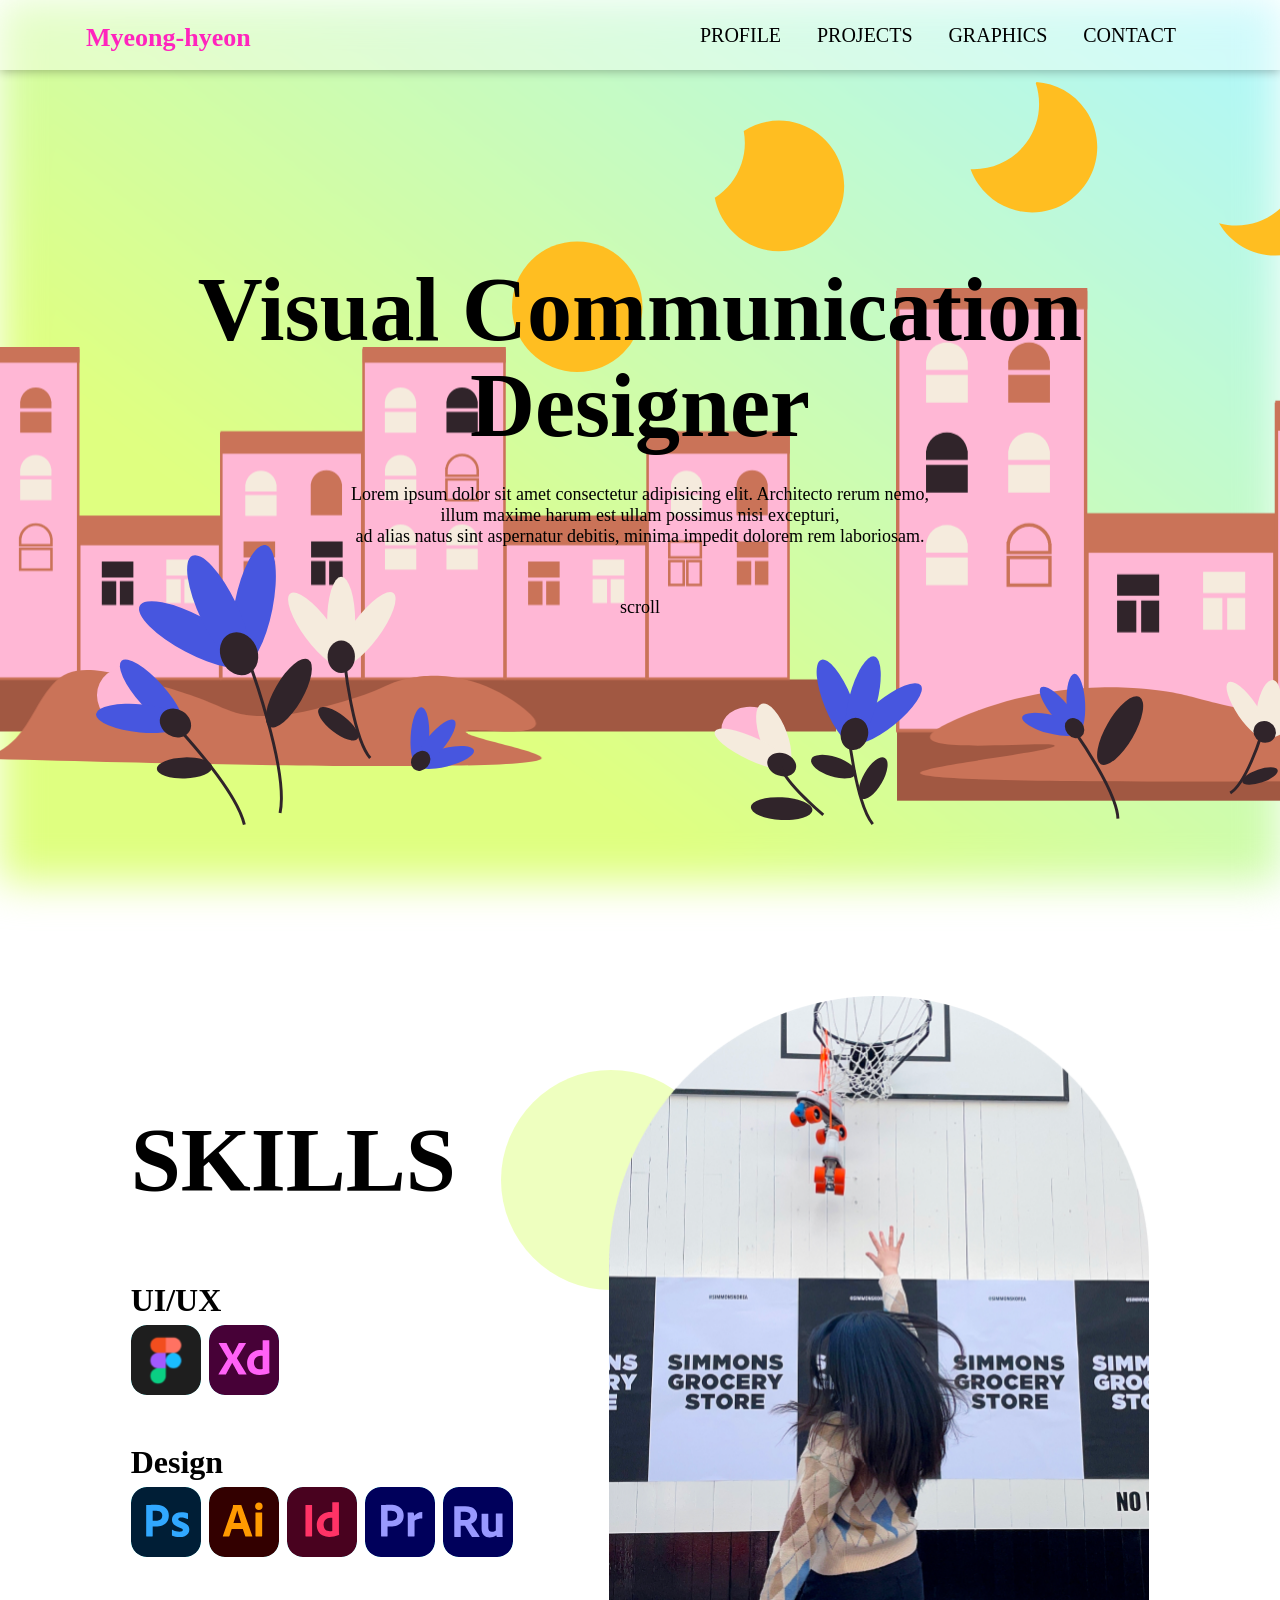
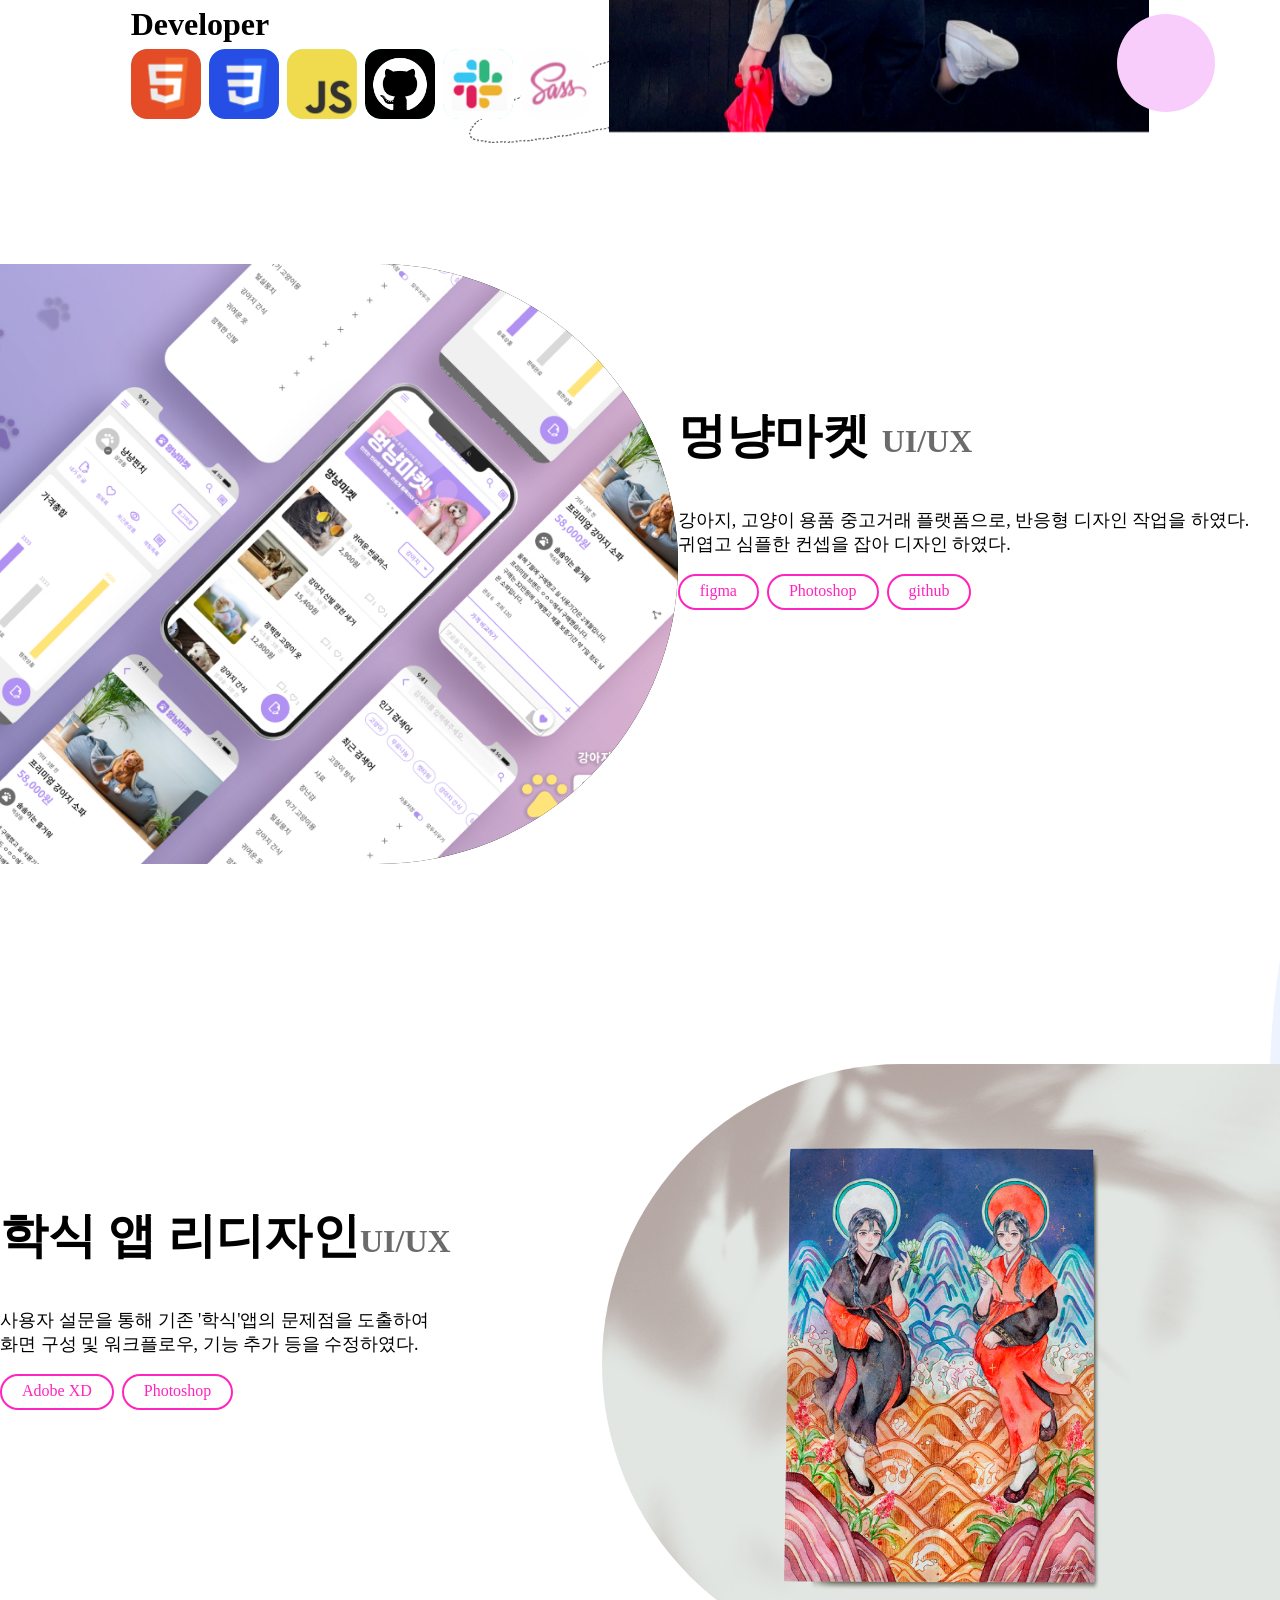
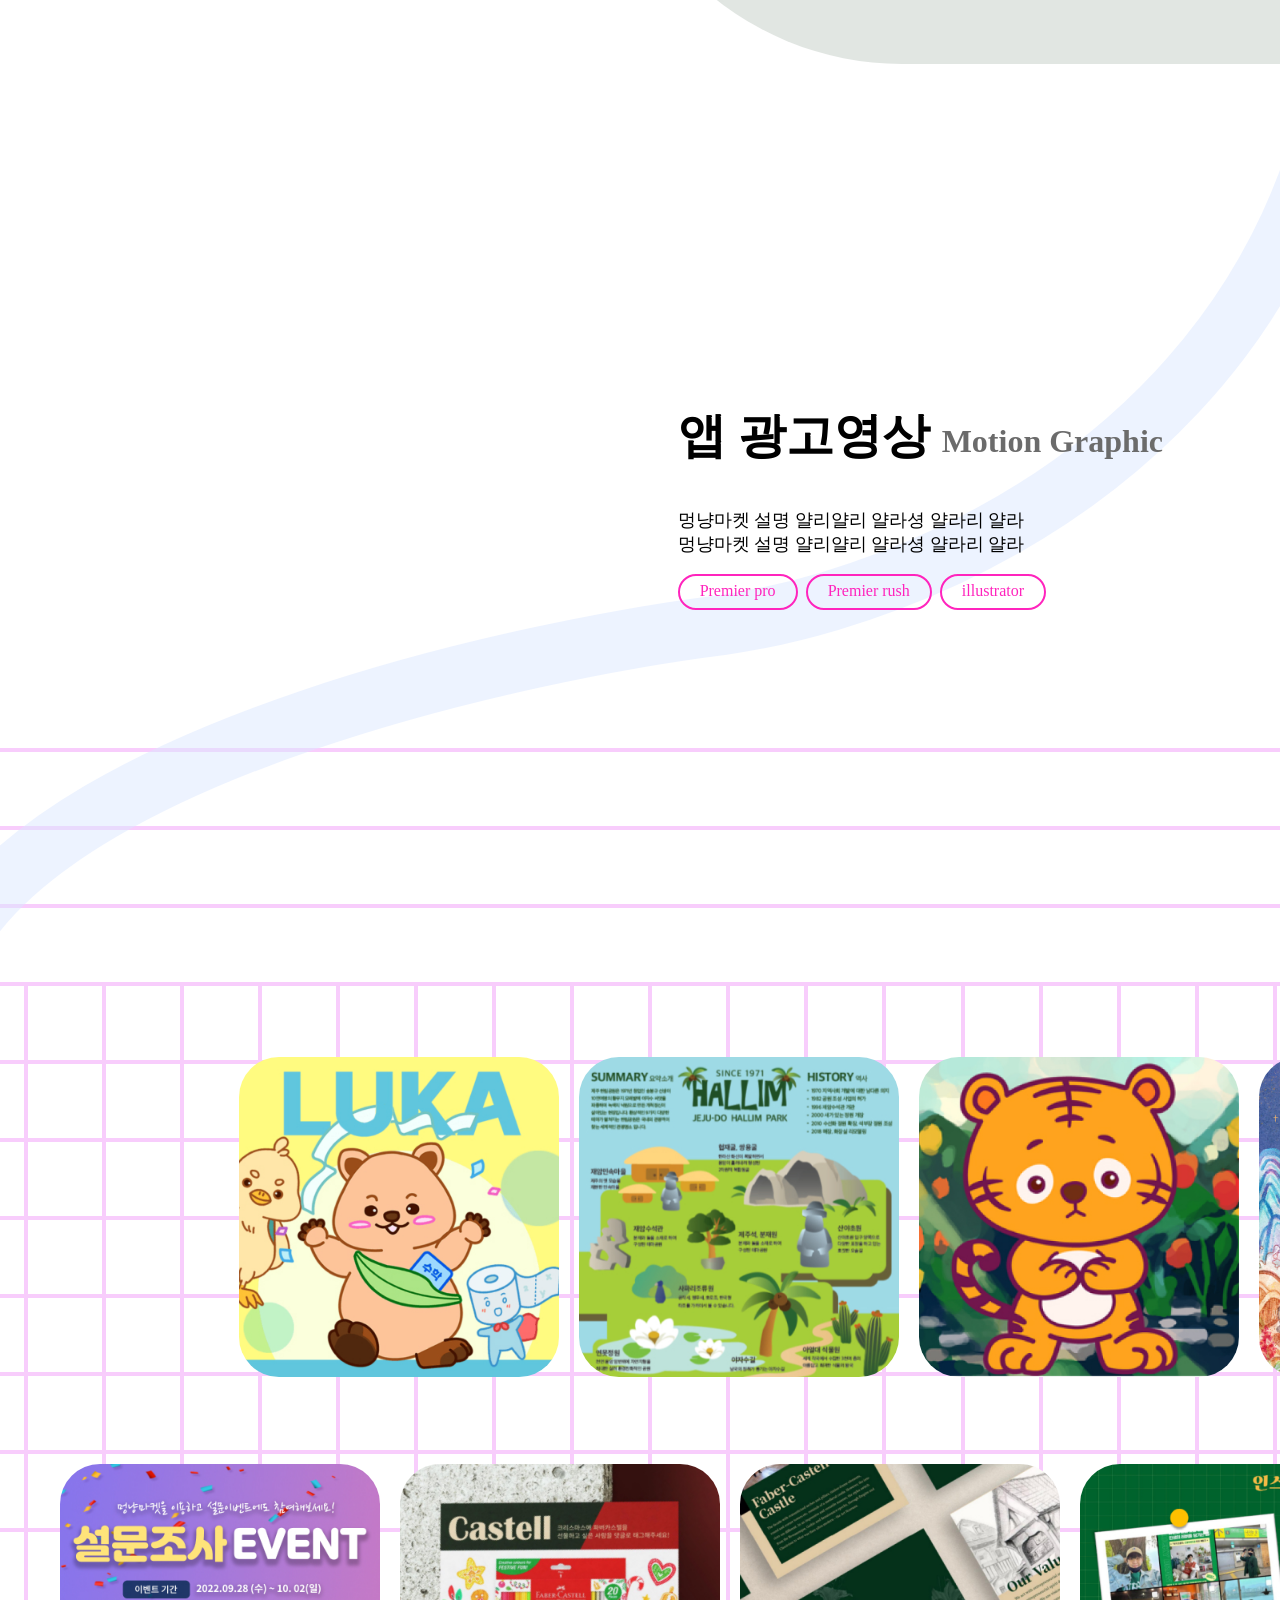
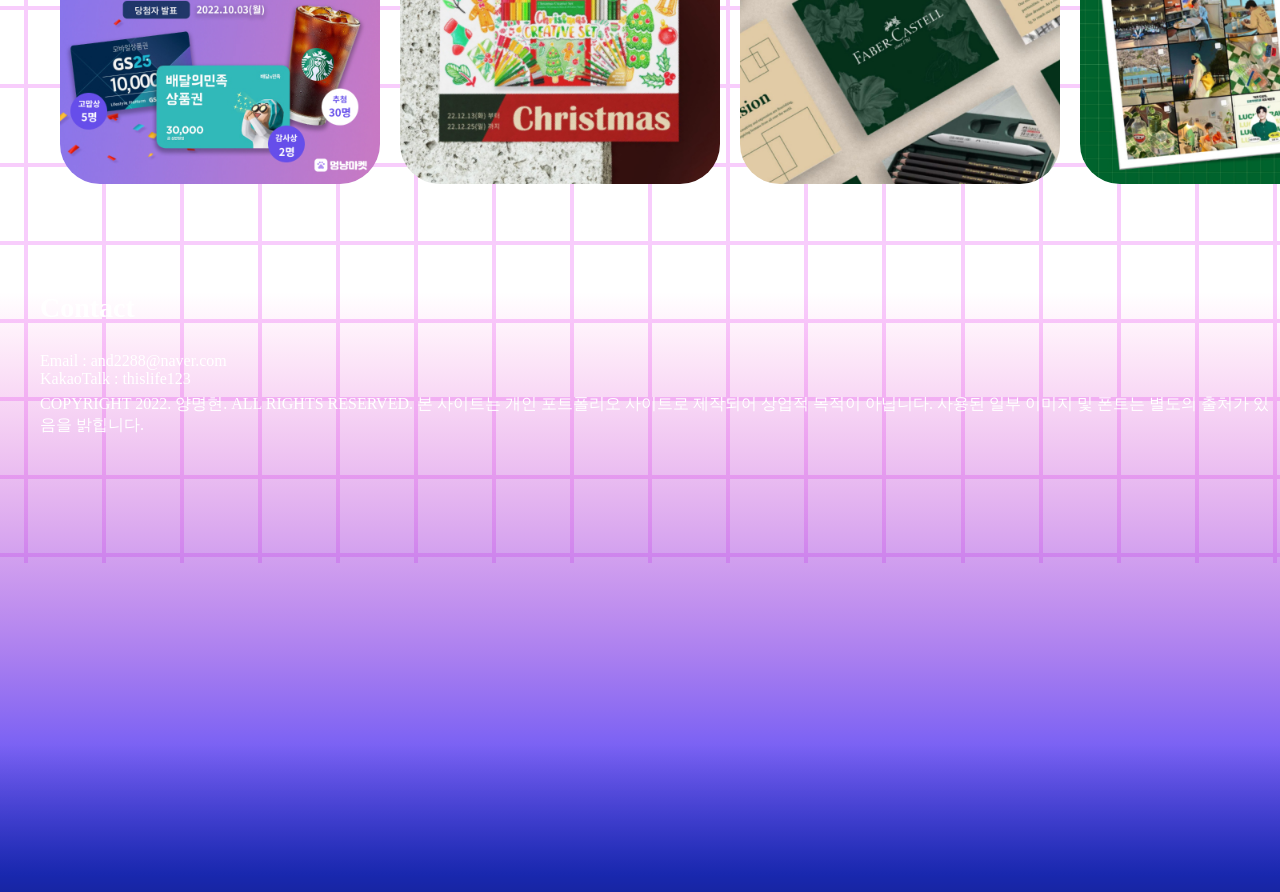
==== commit fb4bb71f: "img hover zoom in" ====
--- a/index.html
+++ b/index.html
@@ -8,18 +8,18 @@
   </head>
 
   <body>
-    <nav class="gnb">
-      <div class="gnb__logo">logo</div>
+    <nav class="gnb" >
+      <h4 class="gnb__logo"><a href="#home">Myeong-hyeon</a></h4>
       <ul class="gnb__list">
         <li><a href="#profile">PROFILE</a></li>
-        <li><a href="#project">PROJECT</a></li>
+        <li><a href="#project">PROJECTS</a></li>
         <li><a href="#graphics">GRAPHICS</a></li>
         <li><a href="#contact">CONTACT</a></li>
       </ul>
     </nav>
 
     <div class="wrapper">
-      <div class="main">
+      <div class="main" id="home">
         <div class="scene flex">
           <svg
             class="scene__animation"
@@ -69,6 +69,7 @@
       </div>
       <div class="profile" id="profile">
         <div class="profile__skills">
+          <h1>SKILLS</h1>
           <h4>UI/UX</h4>
           <ul class="skills skills__uiux">
             <li class="skills__box skills__uiux--fig"></li>
@@ -100,12 +101,14 @@
         </div>
       </div>
       <section class="market" id="project">
-        <div class="market__visual"></div>
+        <div class="market__visual">
+          <a href="#popup_uiux"><div class="zoomin"></div></a>
+        </div>
         <div class="market__txt">
           <h2>멍냥마켓 <span class="gray">UI/UX</span></h2>
           <p>
-            멍냥마켓 설명 얄리얄리 얄라셩 얄라리 얄라 <br />
-            멍냥마켓 설명 얄리얄리 얄라셩 얄라리 얄라
+            강아지, 고양이 용품 중고거래 플랫폼으로, 반응형 디자인 작업을 하였다.<br />
+            귀엽고 심플한 컨셉을 잡아 디자인 하였다.
           </p>
           <ul class="tag">
             <li class="tag__list">figma</li>
@@ -114,7 +117,7 @@
           </ul>
         </div>
       </section>
-      <section class="haksik" id="graphics">
+      <section class="haksik" >
         <div class="haksik__txt">
           <h2>학식 앱 리디자인<span class="gray">UI/UX</span></h2>
           <p>
@@ -143,7 +146,7 @@
           </ul>
         </div>
       </section>
-      <div class="artworks" id="artworks">
+      <div class="artworks" id="graphics">
         <div class="artworks__top">
           <ul>
             <a href="#popup1"><li class="artworks__box artworks__top--luka"></li></a>
@@ -192,52 +195,61 @@
 
 
     <!-- pop -->
-    
-    <div class="pop popup1" id="popup1">
-      <div class="pop__content">
-        <a href="#artworks" class="pop__close">&times;</a>
+
+    <div class="pop popup_uiux" id="popup_uiux">
+      <div class="pop__content">
+        <a href="#project" class="pop__close">&times;</a>
         <!-- <section class="pdf">
           <iframe src="img/motion-all.pdf" style="width:110rem; height:80rem;" frameborder="0"></iframe>\
         </section> -->
     </div>
+
+    
+    <div class="pop popup1" id="popup1">
+      <div class="pop__content">
+        <a href="#graphics" class="pop__close">&times;</a>
+        <!-- <section class="pdf">
+          <iframe src="img/motion-all.pdf" style="width:110rem; height:80rem;" frameborder="0"></iframe>\
+        </section> -->
+    </div>
     <div class="pop popup2" id="popup2">
       <div class="pop__content">
-        <a href="#artworks" class="pop__close">&times;</a>
+        <a href="#graphics" class="pop__close">&times;</a>
     </div>
 
     <div class="pop popup3" id="popup3">
       <div class="pop__content">
-        <a href="#artworks" class="pop__close">&times;</a>
+        <a href="#graphics" class="pop__close">&times;</a>
     </div>
 
     <div class="pop popup4" id="popup4">
       <div class="pop__content">
-        <a href="#artworks" class="pop__close">&times;</a>
+        <a href="#graphics" class="pop__close">&times;</a>
     </div>
 
     <div class="pop popup5" id="popup5">
       <div class="pop__content">
-        <a href="#artworks" class="pop__close">&times;</a>
+        <a href="#graphics" class="pop__close">&times;</a>
     </div>
 
     <div class="pop popup6" id="popup6">
       <div class="pop__content">
-        <a href="#artworks" class="pop__close">&times;</a>
+        <a href="#graphics" class="pop__close">&times;</a>
     </div>
 
     <div class="pop popup7" id="popup7">
       <div class="pop__content">
-        <a href="#artworks" class="pop__close">&times;</a>
+        <a href="#graphics" class="pop__close">&times;</a>
     </div>
 
     <div class="pop popup8" id="popup8">
       <div class="pop__content">
-        <a href="#artworks" class="pop__close">&times;</a>
+        <a href="#graphics" class="pop__close">&times;</a>
     </div>
 
     <div class="pop popup9" id="popup9">
       <div class="pop__content">
-        <a href="#artworks" class="pop__close">&times;</a>
+        <a href="#graphics" class="pop__close">&times;</a>
     </div>
 
 
--- a/css/style.css
+++ b/css/style.css
@@ -21,7 +21,7 @@
 }
 
 p {
-  font-size: 1.6rem;
+  font-size: 1.8rem;
 }
 
 span {
@@ -43,6 +43,26 @@
   color: #ff24bd;
 }
 
+@media (max-width: 1240px) {
+  html {
+    font-size: 8px;
+  }
+}
+@media (max-width: 780px) {
+  html {
+    font-size: 7px;
+  }
+}
+@media (max-width: 680px) {
+  html {
+    font-size: 5px;
+  }
+}
+@media (max-width: 480px) {
+  html {
+    font-size: 4px;
+  }
+}
 .pop {
   width: 100vw;
   height: 100vh;
@@ -107,7 +127,7 @@
   width: 100vw;
   height: 7rem;
   display: flex;
-  justify-content: space-between;
+  justify-content: space-around;
   align-items: center;
   background-color: rgba(255, 255, 255, 0.4);
   box-shadow: rgba(0, 0, 0, 0.3) 0px 1px 10px;
@@ -115,15 +135,20 @@
   position: fixed;
 }
 .gnb__logo {
-  width: 16rem;
-  height: 3rem;
-  background-color: aqua;
+  width: 30%;
+}
+.gnb__logo a {
+  font-size: 2.6rem;
+  color: #ff24bd;
 }
 .gnb__list {
   width: 40%;
   display: flex;
   justify-content: space-around;
 }
+.gnb__list li {
+  font-size: 2rem;
+}
 
 .wrapper {
   width: 100vw;
@@ -133,6 +158,7 @@
   position: absolute;
   bottom: 18%;
   z-index: -1;
+  width: 206rem;
 }
 .wrapper .main {
   position: relative;
@@ -206,6 +232,7 @@
 
 .tag {
   display: flex;
+  padding: 0;
 }
 .tag__list {
   margin-right: 8px;
@@ -218,22 +245,35 @@
 .profile {
   display: flex;
   justify-content: space-evenly;
+  align-items: center;
   width: 100%;
+  height: 80rem;
+}
+.profile__skills {
+  display: flex;
+  flex-direction: column;
+  justify-content: space-around;
+  margin-left: 12rem;
+  height: 90em;
+}
+.profile__skills h4 {
+  margin-bottom: 0rem;
 }
 .profile__skills .skills__uiux,
 .profile__skills .skills__des,
 .profile__skills .skills__dev {
-  width: 49.2rem;
-  height: 15rem;
-  display: flex;
+  display: flex;
+  padding: 0;
 }
 .profile__skills .skills__box {
-  width: 7.2rem;
-  height: 7.2rem;
-  border-radius: 16px;
+  width: 7rem;
+  height: 7rem;
+  border-radius: 1.6rem;
   background-color: aqua;
-  margin-right: 4px;
-  background-image: url(/img/ic_ai.svg);
+  margin-right: 0.8rem;
+  background-position: center;
+  background-repeat: no-repeat;
+  background-size: cover;
 }
 .profile__skills .skills .skills__uiux--fig {
   background-image: url(/img/ic_figma.svg);
@@ -278,6 +318,11 @@
   width: 54rem;
   height: 73.6rem;
   position: relative;
+  margin-right: 12rem;
+}
+.profile__visual img {
+  width: 54rem;
+  height: 73.6rem;
 }
 .profile__visual .deco--ring {
   position: absolute;
@@ -291,11 +336,15 @@
   left: -20%;
   opacity: 50%;
   z-index: -1;
+  width: 22rem;
+  height: 22rem;
 }
 .profile__visual .deco--pink {
   position: absolute;
   top: 84%;
   left: 94%;
+  width: 9.8rem;
+  height: 9.8rem;
 }
 
 .market {
@@ -307,14 +356,25 @@
 .market__visual {
   width: 90rem;
   height: 60rem;
-  background-color: #adadad;
   border-radius: 0px 300px 300px 0px;
+  overflow: hidden;
+}
+.market__visual .zoomin {
+  width: 100%;
+  height: 100%;
+  background-position: center;
+  background-repeat: no-repeat;
+  background-size: cover;
+  background-color: black; /* fallback color */
   background-image: url(/img/pro_market.jpg);
+  transition: all 0.5s;
+}
+.market__visual:hover .zoomin, .market__visual:focus .zoomin {
+  transform: scale(1.2);
 }
 .market__txt {
-  width: 96rem;
+  width: 80rem;
   height: 40rem;
-  background-color: lightblue;
 }
 
 .haksik {
@@ -326,15 +386,16 @@
 .haksik__visual {
   width: 90rem;
   height: 60rem;
-  background-color: #adadad;
   border-radius: 0px 300px 300px 0px;
+  background-position: center;
+  background-repeat: no-repeat;
+  background-size: cover;
   border-radius: 300px 0px 0px 300px;
   background-image: url(/img/pro_sunmock.jpg);
 }
 .haksik__txt {
-  width: 96rem;
+  width: 80rem;
   height: 40rem;
-  background-color: lightblue;
 }
 
 .motion {
@@ -346,13 +407,14 @@
 .motion__visual {
   width: 90rem;
   height: 60rem;
-  background-color: #adadad;
   border-radius: 0px 300px 300px 0px;
+  background-position: center;
+  background-repeat: no-repeat;
+  background-size: cover;
 }
 .motion__txt {
-  width: 96rem;
+  width: 80rem;
   height: 40rem;
-  background-color: lightblue;
 }
 
 .artworks {
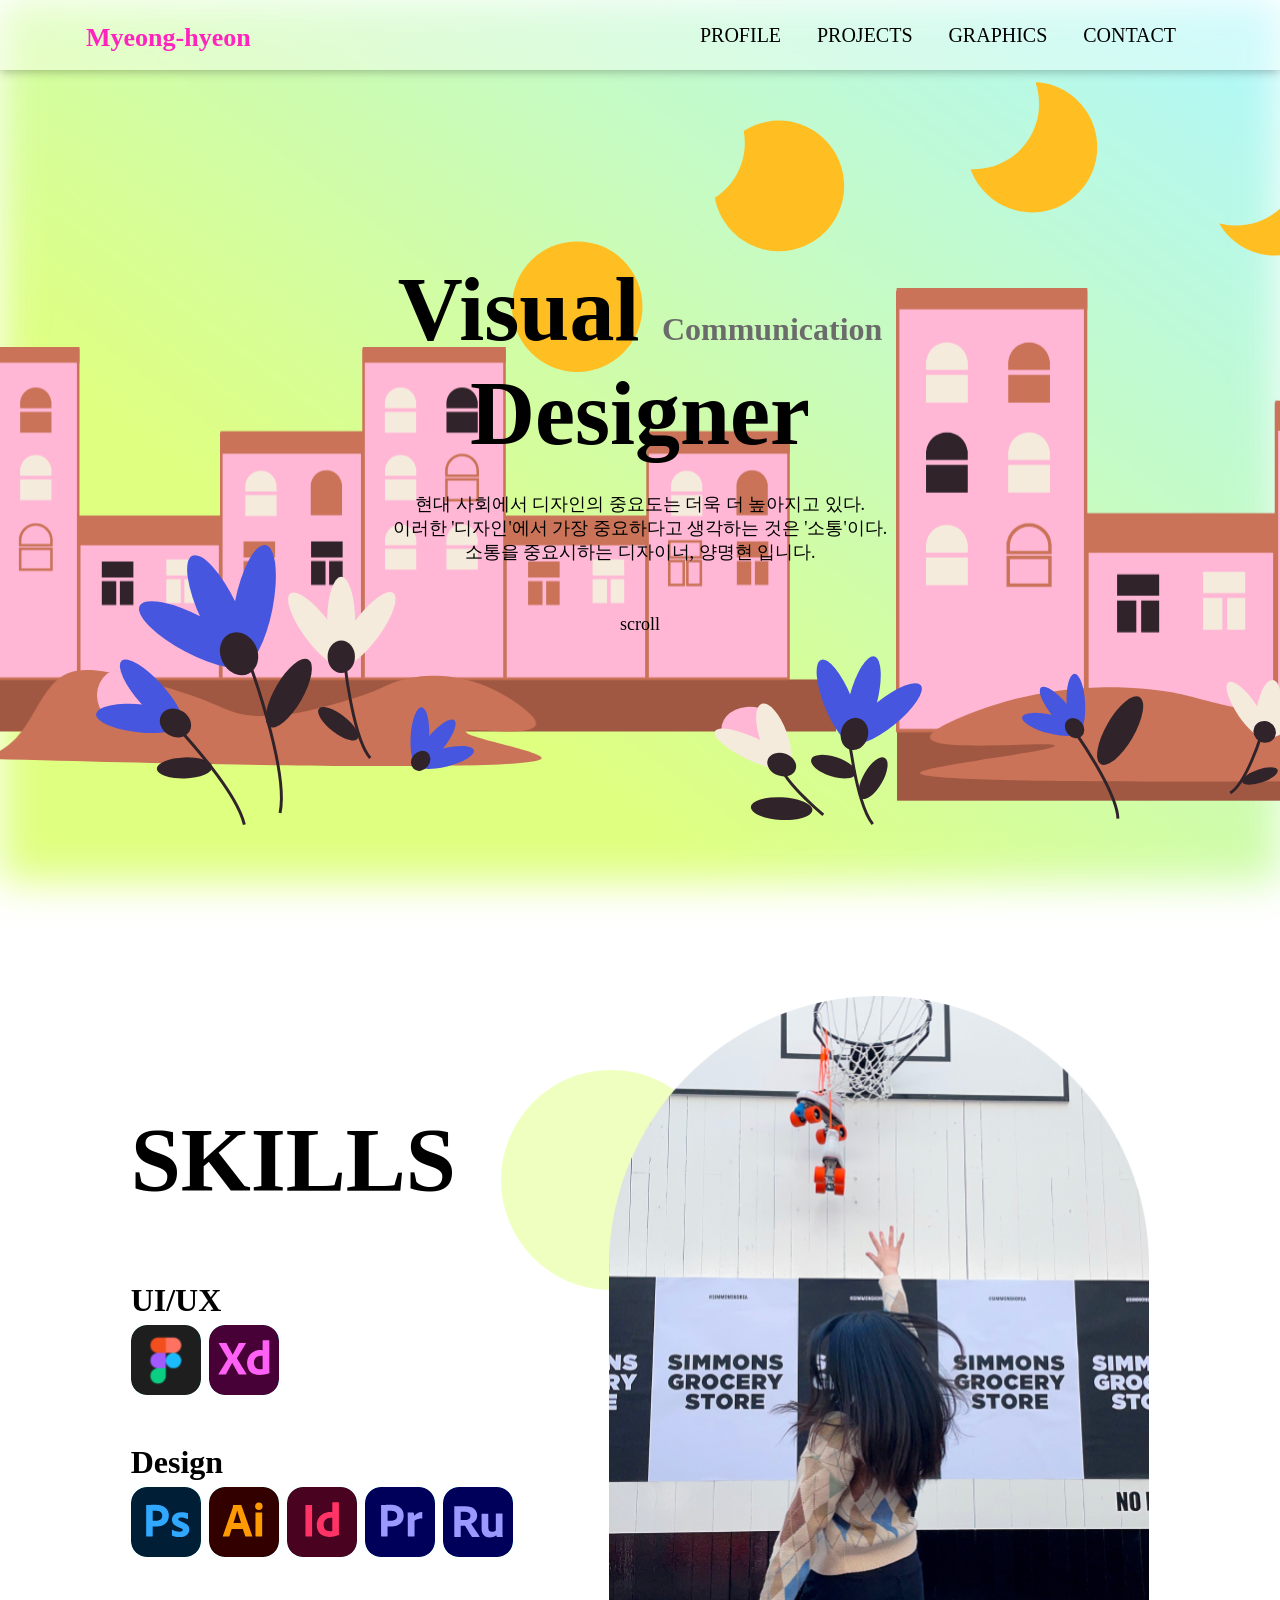
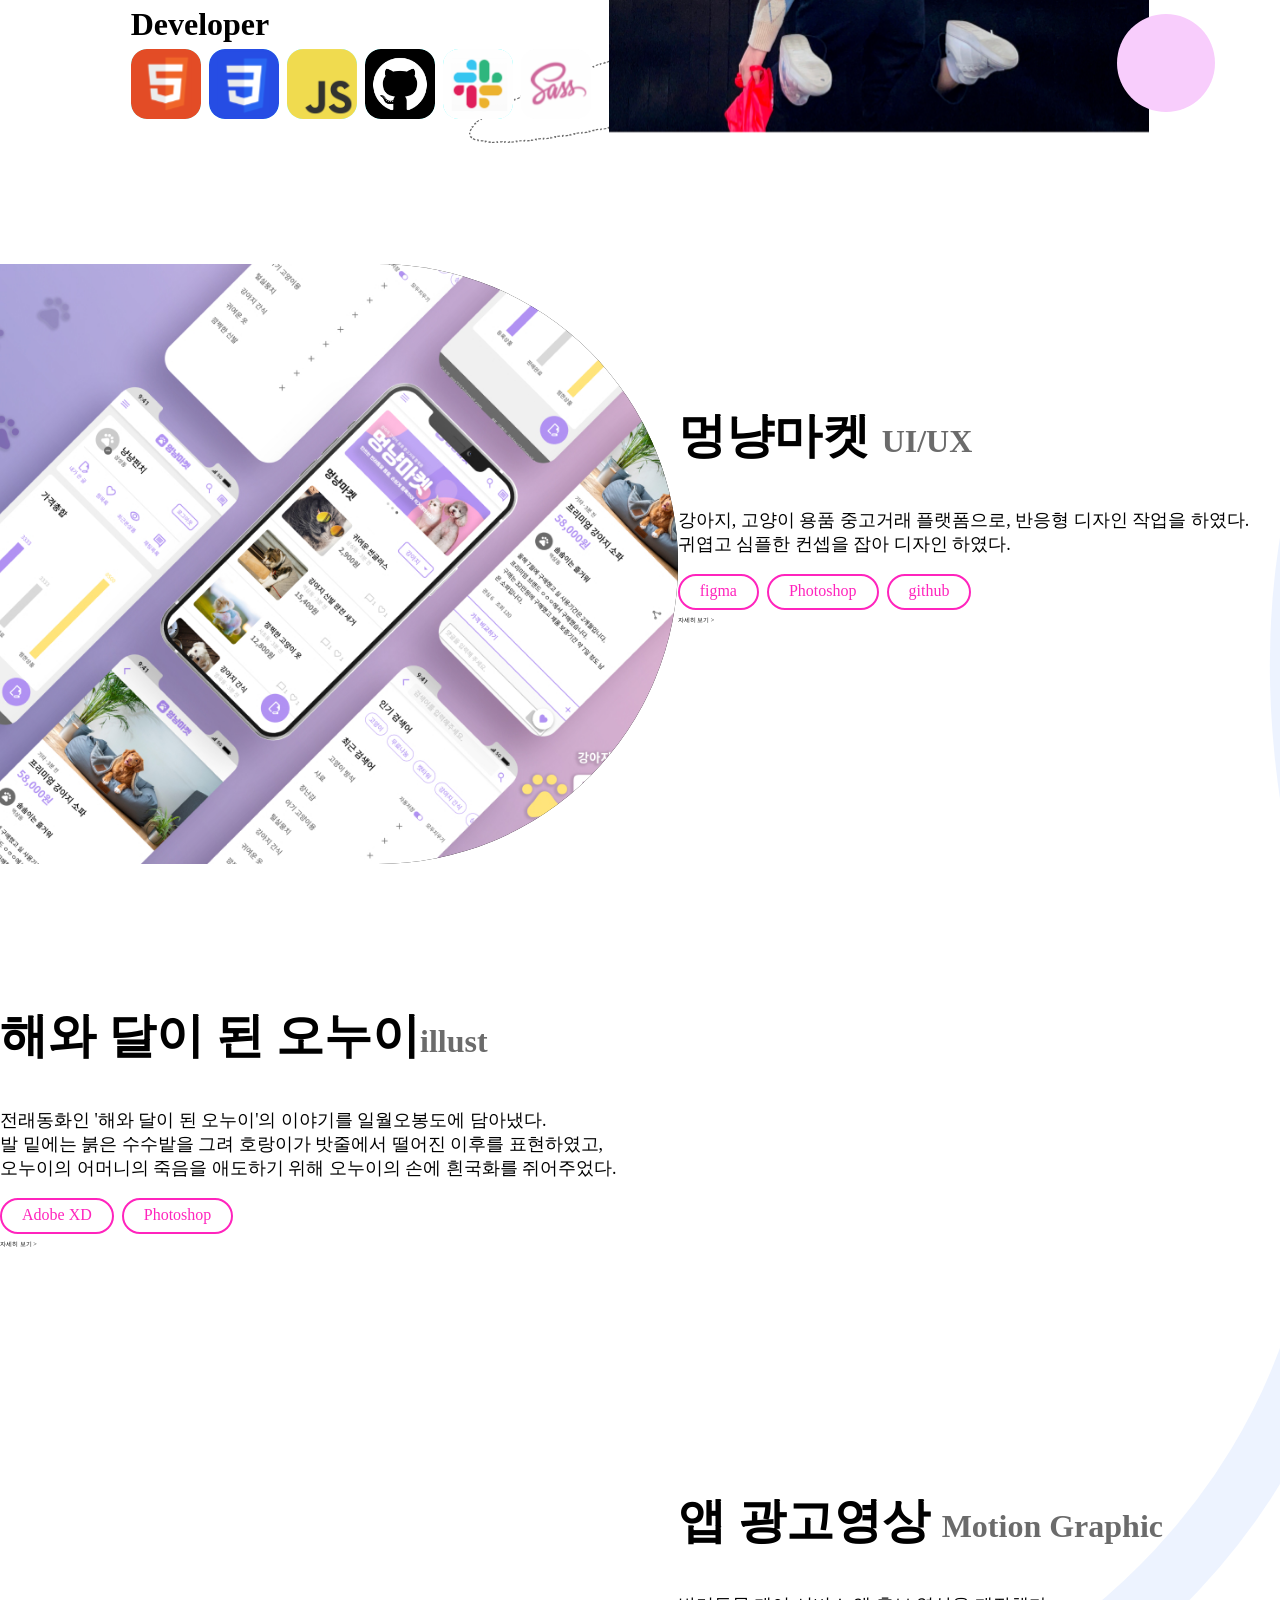
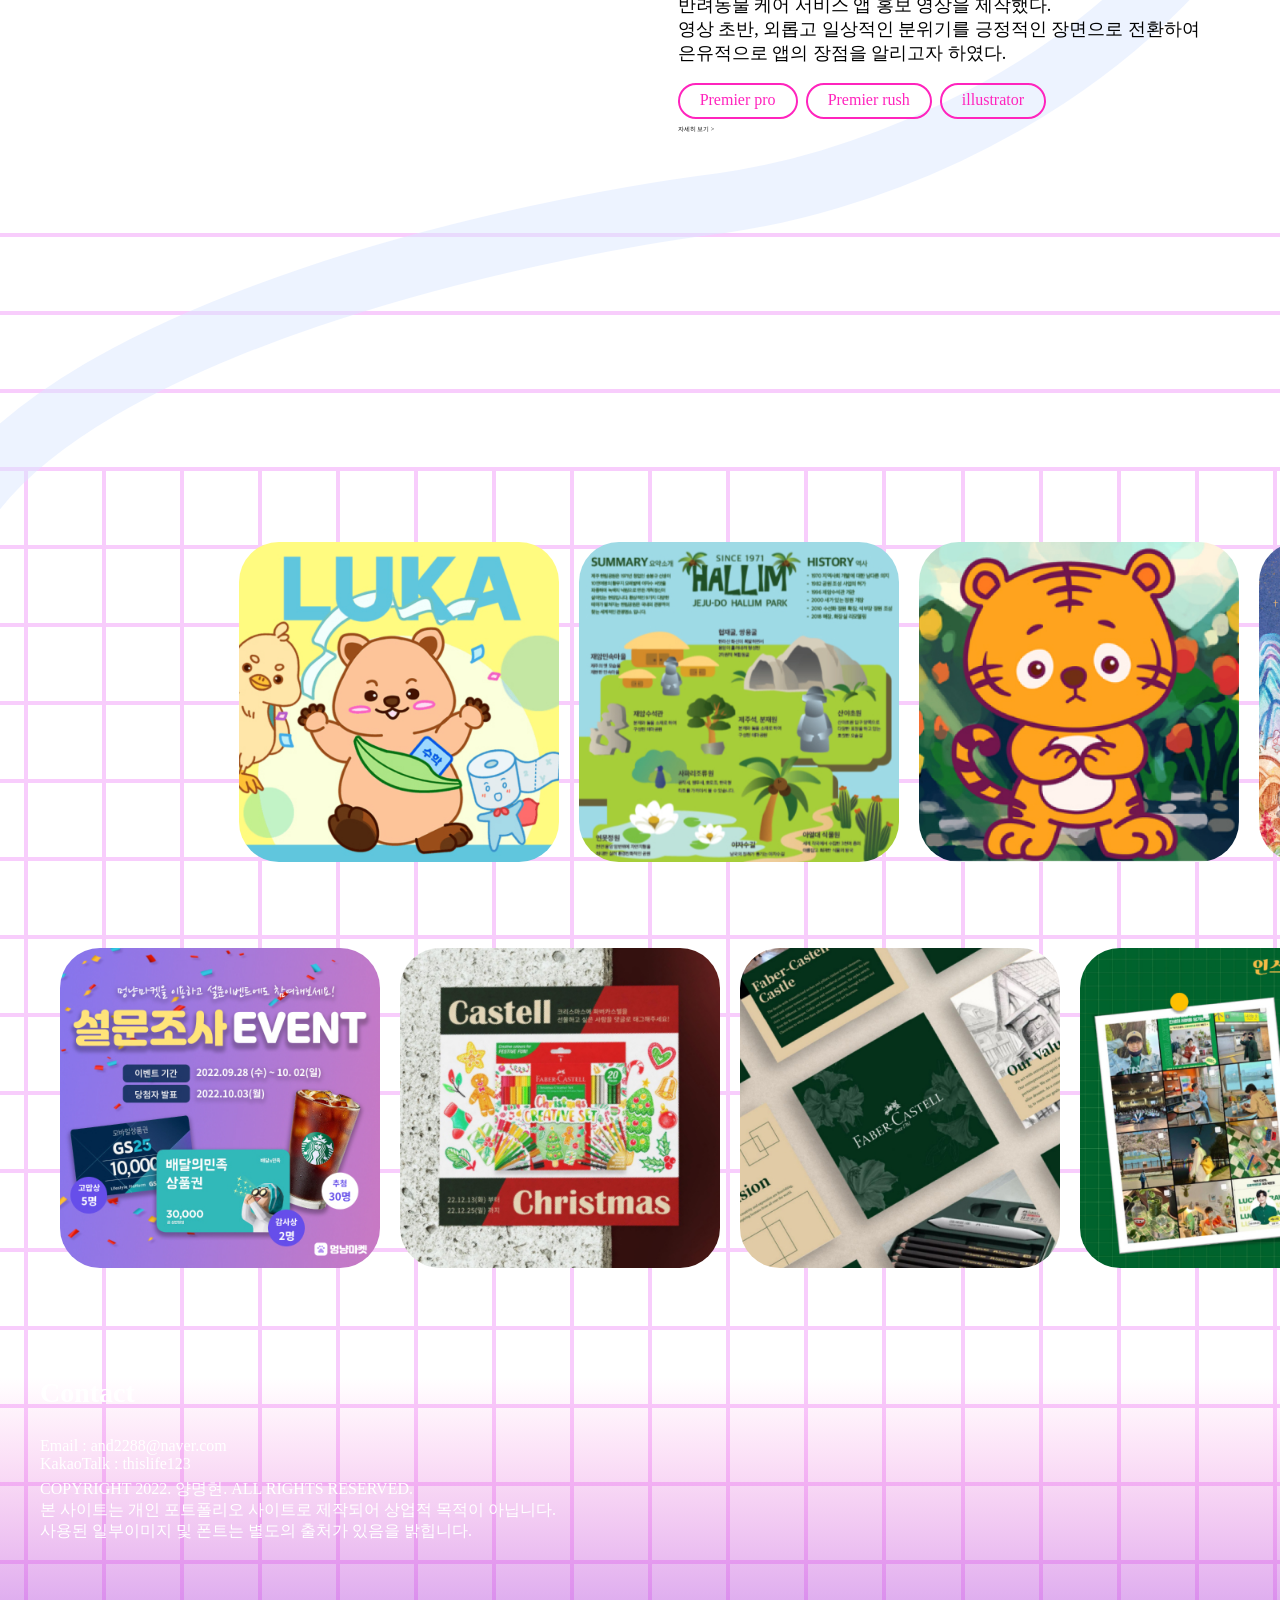
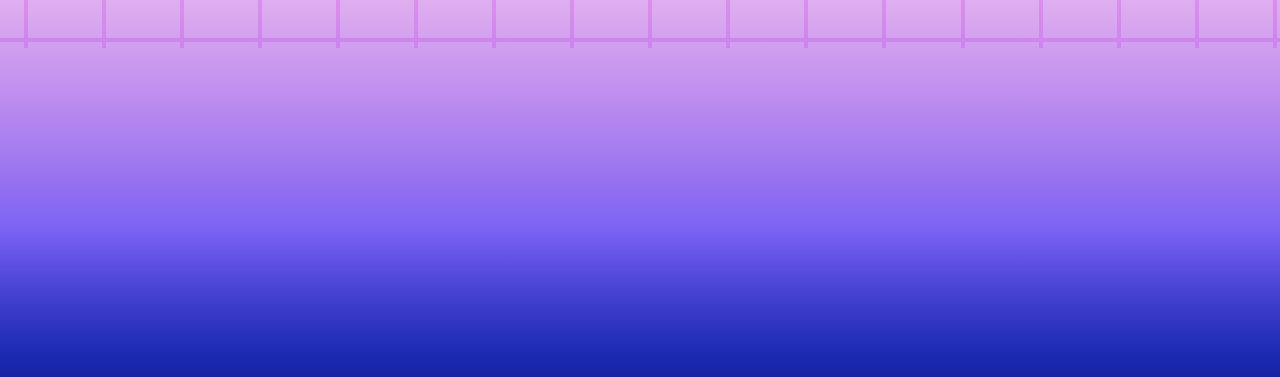
==== commit 50753821: "modal add market" ====
--- a/index.html
+++ b/index.html
@@ -1,259 +1,285 @@
-<!DOCTYPE html>
-<html lang="ko">
-  <head>
-    <meta charset="UTF-8" />
-    <title>명현</title>
-    <!-- <link rel="stylesheet" href="https://cdnjs.cloudflare.com/ajax/libs/meyer-reset/2.0/reset.min.css"> -->
-    <link rel="stylesheet" href="css/style.css" />
-  </head>
-
-  <body>
-    <nav class="gnb" >
-      <h4 class="gnb__logo"><a href="#home">Myeong-hyeon</a></h4>
-      <ul class="gnb__list">
-        <li><a href="#profile">PROFILE</a></li>
-        <li><a href="#project">PROJECTS</a></li>
-        <li><a href="#graphics">GRAPHICS</a></li>
-        <li><a href="#contact">CONTACT</a></li>
-      </ul>
-    </nav>
-
-    <div class="wrapper">
-      <div class="main" id="home">
-        <div class="scene flex">
-          <svg
-            class="scene__animation"
-            id="animation"
-            xmlns="http://www.w3.org/2000/svg"
-            role="img"
-            preserveAspectRatio="xMidYMid slice"
-          >
-            <filter id="goo">
-              <feGaussianBlur
-                in="SourceGraphic"
-                stdDeviation="12"
-                result="blur"
-              />
-              <feColorMatrix
-                in="blur"
-                type="matrix"
-                values="1 0 0 0 0  0 1 0 0 0  0 0 1 0 0  0 0 0 20 -10"
-                result="goo"
-              />
-              <feBlend in="SourceGraphic" in2="goo" />
-            </filter>
-            <g filter="url(#goo)"></g>
-          </svg>
-        </div>
-        <div class="main__pallex">
-          <div class="pallex pallex__layer1"><img src="img/bg_moon.svg" alt=""></div>
-          <div class="pallex pallex__layer2"><img src="img/bg_town.svg" alt=""></div>
-          <div class="pallex pallex__layer5"><img src="img/bg_town.svg" alt=""></div>
-          <div class="pallex pallex__layer3"><img src="img/bg_ground.svg" alt=""></div>
-          <div class="pallex pallex__layer4"><img src="img/bg_flower.svg" alt=""></div>
-
-        </div>
-        <div class="main__txt">
-          <h1>Visual Communication</h1>
-          <h1>Designer</h1>
-          <p>
-            Lorem ipsum dolor sit amet consectetur adipisicing elit. Architecto
-            rerum nemo, <br />
-            illum maxime harum est ullam possimus nisi excepturi, <br />
-            ad alias natus sint aspernatur debitis, minima impedit dolorem rem
-            laboriosam.
-          </p>
-          <br /><br />
-          <p>scroll</p>
-        </div>
-      </div>
-      <div class="profile" id="profile">
-        <div class="profile__skills">
-          <h1>SKILLS</h1>
-          <h4>UI/UX</h4>
-          <ul class="skills skills__uiux">
-            <li class="skills__box skills__uiux--fig"></li>
-            <li class="skills__box skills__uiux--xd"></li>
-          </ul>
-          <h4>Design</h4>
-          <ul class="skills skills__des">
-            <li class="skills__box skills__des--ps"></li>
-            <li class="skills__box skills__des--ai"></li>
-            <li class="skills__box skills__des--id"></li>
-            <li class="skills__box skills__des--pr"></li>
-            <li class="skills__box skills__des--ru"></li>
-          </ul>
-          <h4>Developer</h4>
-          <ul class="skills skills__dev">
-            <li class="skills__box skills__dev--html"></li>
-            <li class="skills__box skills__dev--css"></li>
-            <li class="skills__box skills__dev--js"></li>
-            <li class="skills__box skills__dev--gh"></li>
-            <li class="skills__box skills__dev--slack"></li>
-            <li class="skills__box skills__dev--scss"></li>
-          </ul>
-        </div>
-        <div class="profile__visual">
-            <img src="img/profile_img.png" alt="">
-            <img src="img/deco_ring.svg" alt="" class="deco--ring">
-            <img src="img/deco_green.svg" alt="" class="deco--green">
-            <img src="img/deco_pink.svg" alt="" class="deco--pink">
-        </div>
-      </div>
-      <section class="market" id="project">
-        <div class="market__visual">
-          <a href="#popup_uiux"><div class="zoomin"></div></a>
-        </div>
-        <div class="market__txt">
-          <h2>멍냥마켓 <span class="gray">UI/UX</span></h2>
-          <p>
-            강아지, 고양이 용품 중고거래 플랫폼으로, 반응형 디자인 작업을 하였다.<br />
-            귀엽고 심플한 컨셉을 잡아 디자인 하였다.
-          </p>
-          <ul class="tag">
-            <li class="tag__list">figma</li>
-            <li class="tag__list">Photoshop</li>
-            <li class="tag__list">github</li>
-          </ul>
-        </div>
-      </section>
-      <section class="haksik" >
-        <div class="haksik__txt">
-          <h2>학식 앱 리디자인<span class="gray">UI/UX</span></h2>
-          <p>
-            사용자 설문을 통해 기존 '학식'앱의 문제점을 도출하여 <br />
-            화면 구성 및 워크플로우, 기능 추가 등을 수정하였다.
-          </p>
-          <ul class="tag">
-            <li class="tag__list">Adobe XD</li>
-            <li class="tag__list">Photoshop</li>
-          </ul>
-        </div>
-        <div class="haksik__visual"></div>
-      </section>
-      <section class="motion">
-        <div class="motion__visual"></div>
-        <div class="motion__txt">
-          <h2>앱 광고영상 <span class="gray">Motion Graphic</span></h2>
-          <p>
-            멍냥마켓 설명 얄리얄리 얄라셩 얄라리 얄라 <br />
-            멍냥마켓 설명 얄리얄리 얄라셩 얄라리 얄라
-          </p>
-          <ul class="tag">
-            <li class="tag__list">Premier pro</li>
-            <li class="tag__list">Premier rush</li>
-            <li class="tag__list">illustrator</li>
-          </ul>
-        </div>
-      </section>
-      <div class="artworks" id="graphics">
-        <div class="artworks__top">
-          <ul>
-            <a href="#popup1"><li class="artworks__box artworks__top--luka"></li></a>
-            <a href="#popup2"><li class="artworks__box artworks__top--jeju"></li></a>
-            <a href="#popup3"><li class="artworks__box artworks__top--tiger"></li></a>
-            <a href="#popup4"><li class="artworks__box artworks__top--sun"></li></a>
-            <a href="#popup5"><li class="artworks__box artworks__top--summer"></li></a>
-          </ul>
-        </div>
-        <div class="artworks__bottom">
-          <ul>
-            <a href="#popup6"><li class="artworks__box artworks__bottom--event"></li></a>
-            <a href="#popup7"><li class="artworks__box artworks__bottom--castellevent"></li></a>
-            <a href="#popup8"><li class="artworks__box artworks__bottom--castellins"></li></a>
-            <a href="#popup9"><li class="artworks__box artworks__bottom--andrew"></li></a>
-          </ul>
-        </div>
-        <div class="bg_line"><img src="img/line.svg" alt=""></div>
-      </div>
-      <div class="deco_line"><img src="img/deco_line.svg" alt=""></div>
-    </div>
-   
-
-    <!-- footer -->
-    <footer class="footer" >
-      <ul class="footer__contact" id="contact">
-        <h3>Contact</h3>
-        <li>Email : and2288@naver.com</li>
-        <li>KakaoTalk : thislife123</li>
-      </ul>
-      <ul class="footer__info">
-        <li>
-          <ul>
-            <li class="sns--1"></li>
-            <li class="sns--2"></li>
-            <li class="sns--3"></li>
-          </ul>
-        </li>
-        <li>
-          COPYRIGHT 2022. 양명현. ALL RIGHTS RESERVED. 본 사이트는 개인
-          포트폴리오 사이트로 제작되어 상업적 목적이 아닙니다. 사용된 일부
-          이미지 및 폰트는 별도의 출처가 있음을 밝힙니다.
-        </li>
-      </ul>
-    </footer>
-
-
-    <!-- pop -->
-
-    <div class="pop popup_uiux" id="popup_uiux">
-      <div class="pop__content">
-        <a href="#project" class="pop__close">&times;</a>
-        <!-- <section class="pdf">
-          <iframe src="img/motion-all.pdf" style="width:110rem; height:80rem;" frameborder="0"></iframe>\
-        </section> -->
-    </div>
-
-    
-    <div class="pop popup1" id="popup1">
-      <div class="pop__content">
-        <a href="#graphics" class="pop__close">&times;</a>
-        <!-- <section class="pdf">
-          <iframe src="img/motion-all.pdf" style="width:110rem; height:80rem;" frameborder="0"></iframe>\
-        </section> -->
-    </div>
-    <div class="pop popup2" id="popup2">
-      <div class="pop__content">
-        <a href="#graphics" class="pop__close">&times;</a>
-    </div>
-
-    <div class="pop popup3" id="popup3">
-      <div class="pop__content">
-        <a href="#graphics" class="pop__close">&times;</a>
-    </div>
-
-    <div class="pop popup4" id="popup4">
-      <div class="pop__content">
-        <a href="#graphics" class="pop__close">&times;</a>
-    </div>
-
-    <div class="pop popup5" id="popup5">
-      <div class="pop__content">
-        <a href="#graphics" class="pop__close">&times;</a>
-    </div>
-
-    <div class="pop popup6" id="popup6">
-      <div class="pop__content">
-        <a href="#graphics" class="pop__close">&times;</a>
-    </div>
-
-    <div class="pop popup7" id="popup7">
-      <div class="pop__content">
-        <a href="#graphics" class="pop__close">&times;</a>
-    </div>
-
-    <div class="pop popup8" id="popup8">
-      <div class="pop__content">
-        <a href="#graphics" class="pop__close">&times;</a>
-    </div>
-
-    <div class="pop popup9" id="popup9">
-      <div class="pop__content">
-        <a href="#graphics" class="pop__close">&times;</a>
-    </div>
-
-
-  </body>
-  <script src="https://unpkg.co/gsap@3/dist/gsap.min.js"></script>
-  <script src="src/script.js"></script>
-</html>
+<!DOCTYPE html>
+<html lang="ko">
+  <head>
+    <meta charset="UTF-8" />
+    <title>명현</title>
+    <!-- <link rel="stylesheet" href="https://cdnjs.cloudflare.com/ajax/libs/meyer-reset/2.0/reset.min.css"> -->
+    <link rel="stylesheet" href="css/style.css" />
+  </head>
+
+  <body>
+    <nav class="gnb" >
+      <h4 class="gnb__logo"><a href="#home">Myeong-hyeon</a></h4>
+      <ul class="gnb__list">
+        <li><a href="#profile">PROFILE</a></li>
+        <li><a href="#project">PROJECTS</a></li>
+        <li><a href="#graphics">GRAPHICS</a></li>
+        <li><a href="#contact">CONTACT</a></li>
+      </ul>
+    </nav>
+
+    <div class="wrapper">
+      <div class="main" id="home">
+        <div class="scene flex">
+          <svg
+            class="scene__animation"
+            id="animation"
+            xmlns="http://www.w3.org/2000/svg"
+            role="img"
+            preserveAspectRatio="xMidYMid slice"
+          >
+            <filter id="goo">
+              <feGaussianBlur
+                in="SourceGraphic"
+                stdDeviation="12"
+                result="blur"
+              />
+              <feColorMatrix
+                in="blur"
+                type="matrix"
+                values="1 0 0 0 0  0 1 0 0 0  0 0 1 0 0  0 0 0 20 -10"
+                result="goo"
+              />
+              <feBlend in="SourceGraphic" in2="goo" />
+            </filter>
+            <g filter="url(#goo)"></g>
+          </svg>
+        </div>
+        <div class="main__pallex">
+          <div class="pallex pallex__layer1"><img src="img/bg_moon.svg" alt=""></div>
+          <div class="pallex pallex__layer2"><img src="img/bg_town.svg" alt=""></div>
+          <div class="pallex pallex__layer5"><img src="img/bg_town.svg" alt=""></div>
+          <div class="pallex pallex__layer3"><img src="img/bg_ground.svg" alt=""></div>
+          <div class="pallex pallex__layer4"><img src="img/bg_flower.svg" alt=""></div>
+
+        </div>
+        <div class="main__txt">
+          <h1>Visual <span> Communication</span></h1>
+          <h1>Designer</h1>
+          <p>
+            현대 사회에서 디자인의 중요도는 더욱 더 높아지고 있다. <br />
+            이러한 '디자인'에서 가장 중요하다고 생각하는 것은 '소통'이다. <br />
+            소통을 중요시하는 디자이너, 양명현 입니다.
+          </p>
+          <br /><br />
+          <p>scroll</p>
+        </div>
+      </div>
+      <div class="profile" id="profile">
+        <div class="profile__skills">
+          <h1>SKILLS</h1>
+          <h4>UI/UX</h4>
+          <ul class="skills skills__uiux">
+            <li class="skills__box skills__uiux--fig"></li>
+            <li class="skills__box skills__uiux--xd"></li>
+          </ul>
+          <h4>Design</h4>
+          <ul class="skills skills__des">
+            <li class="skills__box skills__des--ps"></li>
+            <li class="skills__box skills__des--ai"></li>
+            <li class="skills__box skills__des--id"></li>
+            <li class="skills__box skills__des--pr"></li>
+            <li class="skills__box skills__des--ru"></li>
+          </ul>
+          <h4>Developer</h4>
+          <ul class="skills skills__dev">
+            <li class="skills__box skills__dev--html"></li>
+            <li class="skills__box skills__dev--css"></li>
+            <li class="skills__box skills__dev--js"></li>
+            <li class="skills__box skills__dev--gh"></li>
+            <li class="skills__box skills__dev--slack"></li>
+            <li class="skills__box skills__dev--scss"></li>
+          </ul>
+        </div>
+        <div class="profile__visual">
+            <img src="img/profile_img.png" alt="">
+            <img src="img/deco_ring.svg" alt="" class="deco--ring">
+            <img src="img/deco_green.svg" alt="" class="deco--green">
+            <img src="img/deco_pink.svg" alt="" class="deco--pink">
+        </div>
+      </div>
+      <section class="market" id="project">
+        <div class="market__visual">
+          <a href="#popup_uiux"><div class="zoomin"></div></a>
+        </div>
+        <div class="market__txt">
+          <h2>멍냥마켓 <span class="gray">UI/UX</span></h2>
+          <p>
+            강아지, 고양이 용품 중고거래 플랫폼으로, 반응형 디자인 작업을 하였다.<br />
+            귀엽고 심플한 컨셉을 잡아 디자인 하였다.
+          </p>
+          <ul class="tag">
+            <li class="tag__list">figma</li>
+            <li class="tag__list">Photoshop</li>
+            <li class="tag__list">github</li>
+          </ul>
+          <a href="#popup_uiux">자세히 보기 ></a>
+        </div>
+      </section>
+      <section class="illust" >
+        <div class="illust__txt">
+          <h2>해와 달이 된 오누이<span class="gray">illust</span></h2>
+          <p>
+            전래동화인 '해와 달이 된 오누이'의 이야기를 일월오봉도에 담아냈다.<br />
+            발 밑에는 붉은 수수밭을 그려 호랑이가 밧줄에서 떨어진 이후를 표현하였고,<br />
+            오누이의 어머니의 죽음을 애도하기 위해 오누이의 손에 흰국화를 쥐어주었다.
+          </p>
+          <ul class="tag">
+            <li class="tag__list">Adobe XD</li>
+            <li class="tag__list">Photoshop</li>
+          </ul>
+          <a href="#popup_illust">자세히 보기 ></a>
+        </div>
+        <div class="illust__visual">
+          <a href="#popup_illust"><div class="zoomin"></div></a>
+        </div>
+      </section>
+      <section class="motion">
+        <div class="motion__visual">
+          <a href="#popup_motion"><div class="zoomin"></div></a>
+        </div>
+        <div class="motion__txt">
+          <h2>앱 광고영상 <span class="gray">Motion Graphic</span></h2>
+          <p>
+            반려동물 케어 서비스 앱 홍보 영상을 제작했다.<br />
+            영상 초반, 외롭고 일상적인 분위기를 긍정적인 장면으로 전환하여<br />
+            은유적으로 앱의 장점을 알리고자 하였다.
+          </p>
+          <ul class="tag">
+            <li class="tag__list">Premier pro</li>
+            <li class="tag__list">Premier rush</li>
+            <li class="tag__list">illustrator</li>
+          </ul>
+          <a href="#popup_motion">자세히 보기 ></a>
+
+        </div>
+      </section>
+      <div class="artworks" id="graphics">
+        <div class="artworks__top">
+          <ul>
+            <a href="#popup1"><li class="artworks__box artworks__top--luka"></li></a>
+            <a href="#popup2"><li class="artworks__box artworks__top--jeju"></li></a>
+            <a href="#popup3"><li class="artworks__box artworks__top--tiger"></li></a>
+            <a href="#popup4"><li class="artworks__box artworks__top--sun"></li></a>
+            <a href="#popup5"><li class="artworks__box artworks__top--summer"></li></a>
+          </ul>
+        </div>
+        <div class="artworks__bottom">
+          <ul>
+            <a href="#popup6"><li class="artworks__box artworks__bottom--event"></li></a>
+            <a href="#popup7"><li class="artworks__box artworks__bottom--castellevent"></li></a>
+            <a href="#popup8"><li class="artworks__box artworks__bottom--castellins"></li></a>
+            <a href="#popup9"><li class="artworks__box artworks__bottom--andrew"></li></a>
+          </ul>
+        </div>
+        <div class="bg_line"><img src="img/line.svg" alt=""></div>
+      </div>
+      <div class="deco_line"><img src="img/deco_line.svg" alt=""></div>
+    </div>
+
+    <!-- footer -->
+    <footer class="footer" >
+      <ul class="footer__contact" id="contact">
+        <h3>Contact</h3>
+        <li>Email : and2288@naver.com</li>
+        <li>KakaoTalk : thislife123</li>
+      </ul>
+      <ul class="footer__info">
+        <li>
+          <ul>
+            <li class="sns--1"></li>
+            <li class="sns--2"></li>
+            <li class="sns--3"></li>
+          </ul>
+        </li>
+
+        <li>COPYRIGHT 2022. 양명현. ALL RIGHTS RESERVED.</li>
+        <li>본 사이트는 개인 포트폴리오 사이트로 제작되어 상업적 목적이 아닙니다.</li>
+        <li>사용된 일부이미지 및 폰트는 별도의 출처가 있음을 밝힙니다.</li>
+      </ul>
+    </footer>
+
+
+    <!-- pop -->
+
+    <div class="pop popup_uiux" id="popup_uiux">
+      <div class="pop__content">
+        <a href="#project" class="pop__close">&times;</a>
+        <!-- <section class="pdf">
+          <iframe src="img/motion-all.pdf" style="width:110rem; height:80rem;" frameborder="0"></iframe>\
+        </section> -->
+        <section class="modal">
+        <img src="img/pop_uiux.jpg" alt="img">
+        </section>
+    </div>
+
+    <div class="pop popup_illust" id="popup_illust">
+      <div class="pop__content">
+        <a href="#project" class="pop__close">&times;</a>
+        <!-- <section class="pdf">
+          <iframe src="img/motion-all.pdf" style="width:110rem; height:80rem;" frameborder="0"></iframe>\
+        </section> -->
+        <section class="modal">
+        <img src="img/pop_luka.png" alt="img">
+        </section>
+    </div>
+
+    <div class="pop popup_motion" id="popup_motion">
+      <div class="pop__content">
+        <a href="#project" class="pop__close">&times;</a>
+    </div>
+
+    
+    <div class="pop popup1" id="popup1">
+      <div class="popup1__content">
+        <a href="#graphics" class="pop__close">&times;</a>
+        <img src="img/pop_luka.png" alt="img">
+        <section class="modal">
+          <img src="img/pop_luka.png" alt="img">
+          </section>
+    </div>
+    <div class="pop popup2" id="popup2">
+      <div class="pop__content">
+        <a href="#graphics" class="pop__close">&times;</a>
+    </div>
+
+    <div class="pop popup3" id="popup3">
+      <div class="pop__content">
+        <a href="#graphics" class="pop__close">&times;</a>
+    </div>
+
+    <div class="pop popup4" id="popup4">
+      <div class="pop__content">
+        <a href="#graphics" class="pop__close">&times;</a>
+    </div>
+
+    <div class="pop popup5" id="popup5">
+      <div class="pop__content">
+        <a href="#graphics" class="pop__close">&times;</a>
+    </div>
+
+    <div class="pop popup6" id="popup6">
+      <div class="pop__content">
+        <a href="#graphics" class="pop__close">&times;</a>
+    </div>
+
+    <div class="pop popup7" id="popup7">
+      <div class="pop__content">
+        <a href="#graphics" class="pop__close">&times;</a>
+    </div>
+
+    <div class="pop popup8" id="popup8">
+      <div class="pop__content">
+        <a href="#graphics" class="pop__close">&times;</a>
+    </div>
+
+    <div class="pop popup9" id="popup9">
+      <div class="pop__content">
+        <a href="#graphics" class="pop__close">&times;</a>
+    </div>
+
+
+  </body>
+  <script src="https://unpkg.co/gsap@3/dist/gsap.min.js"></script>
+  <script src="src/script.js"></script>
+</html>
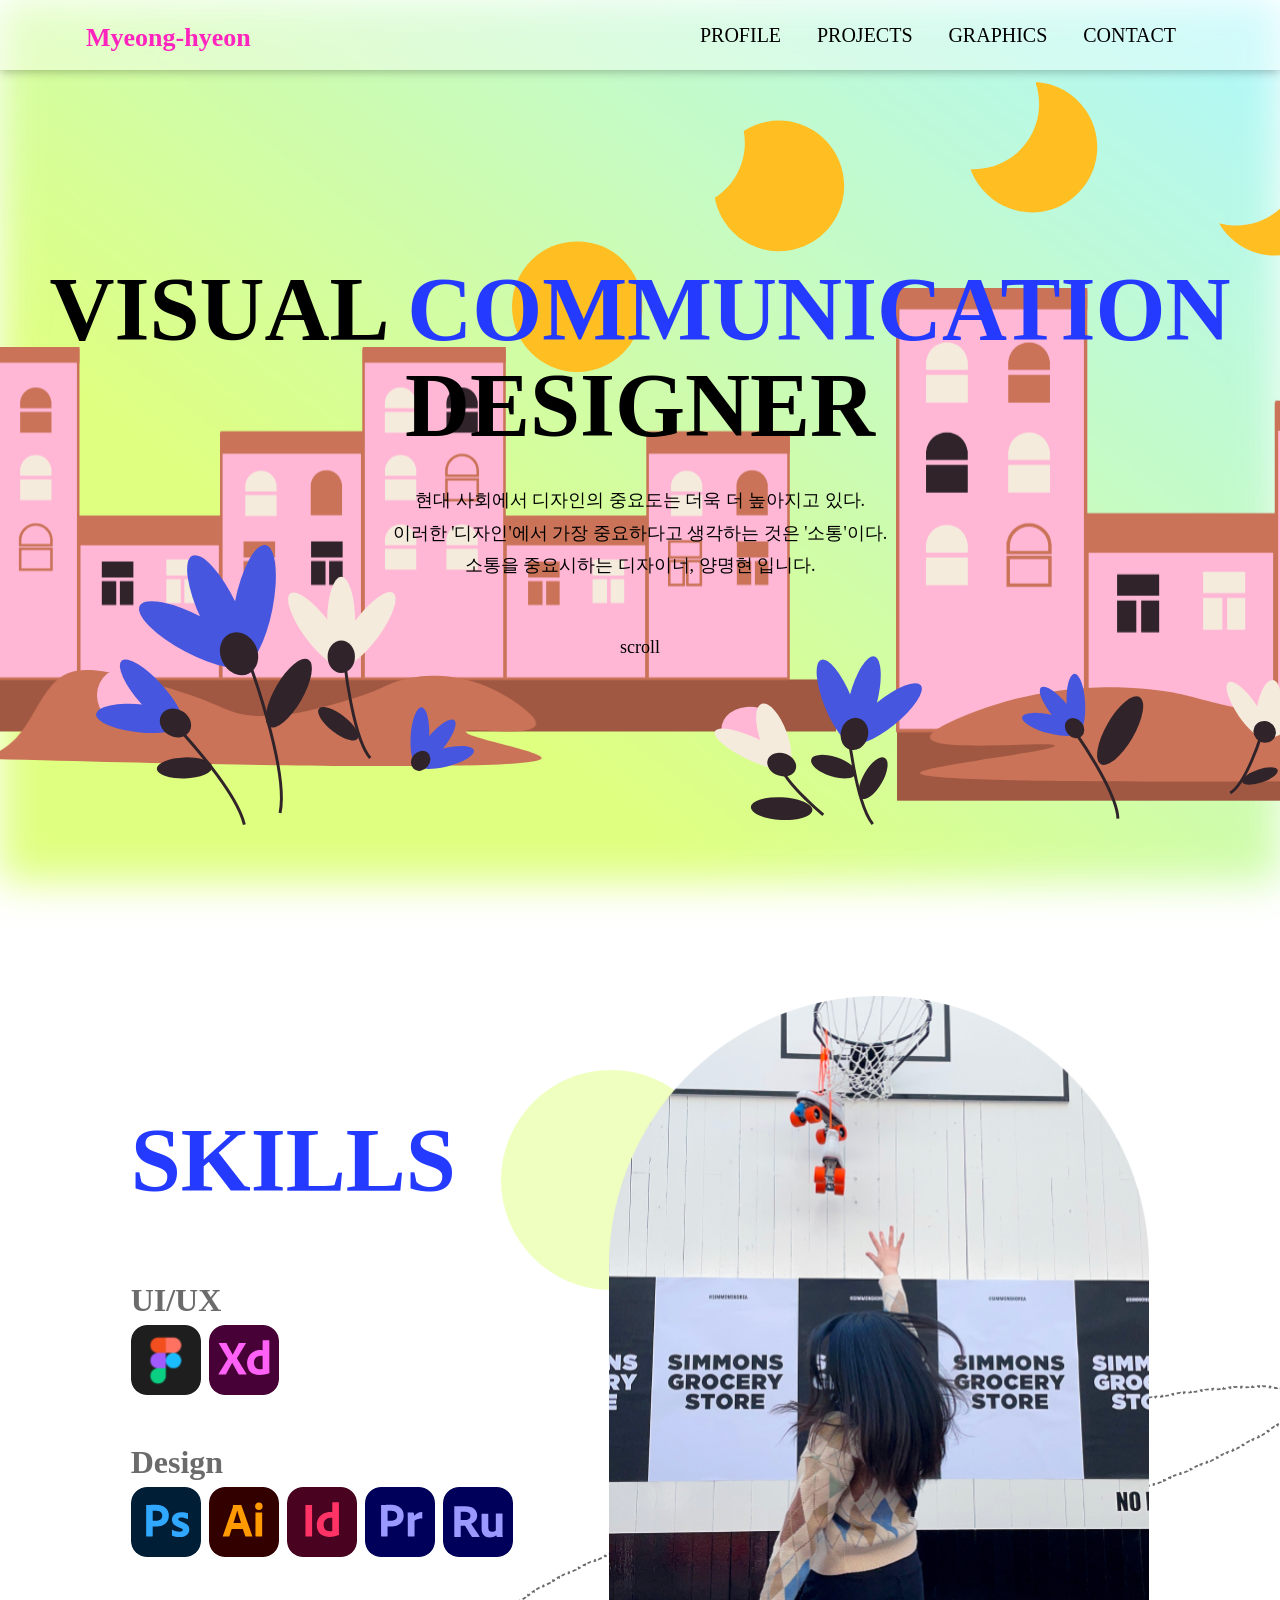
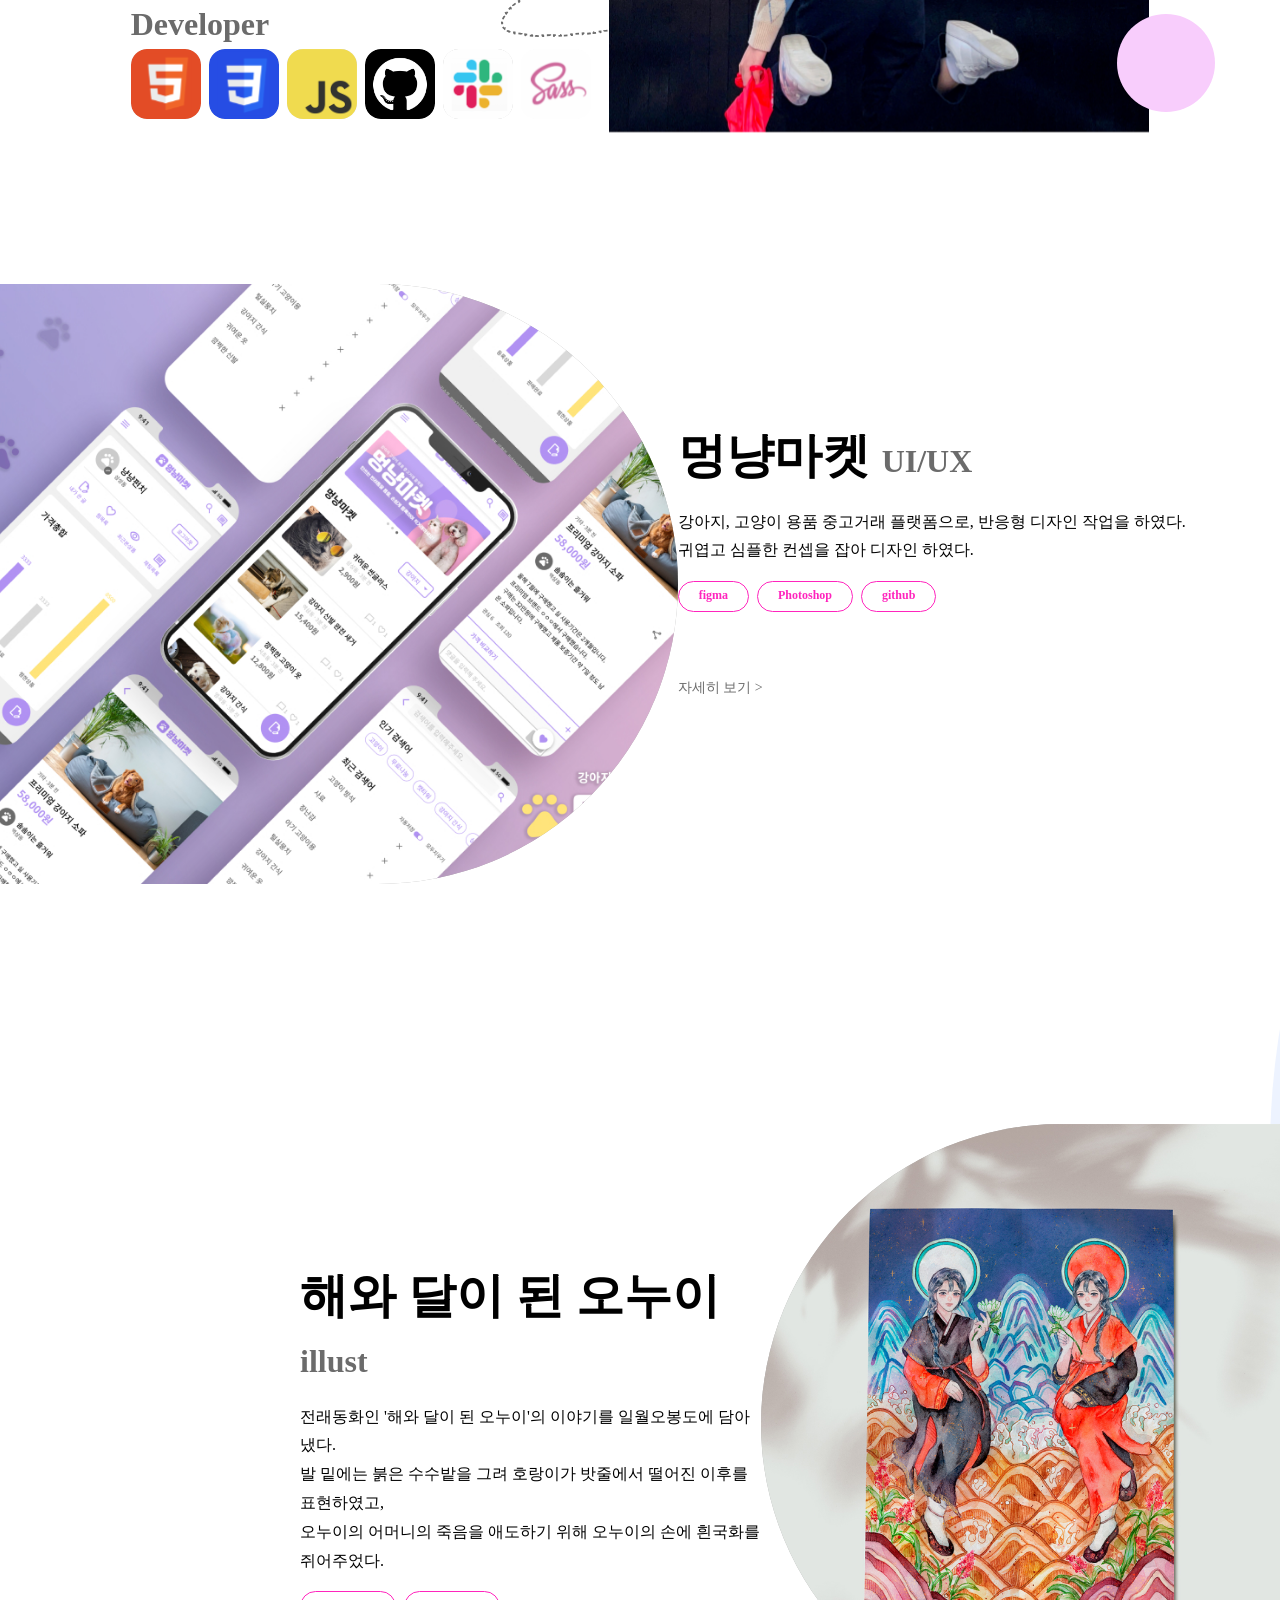
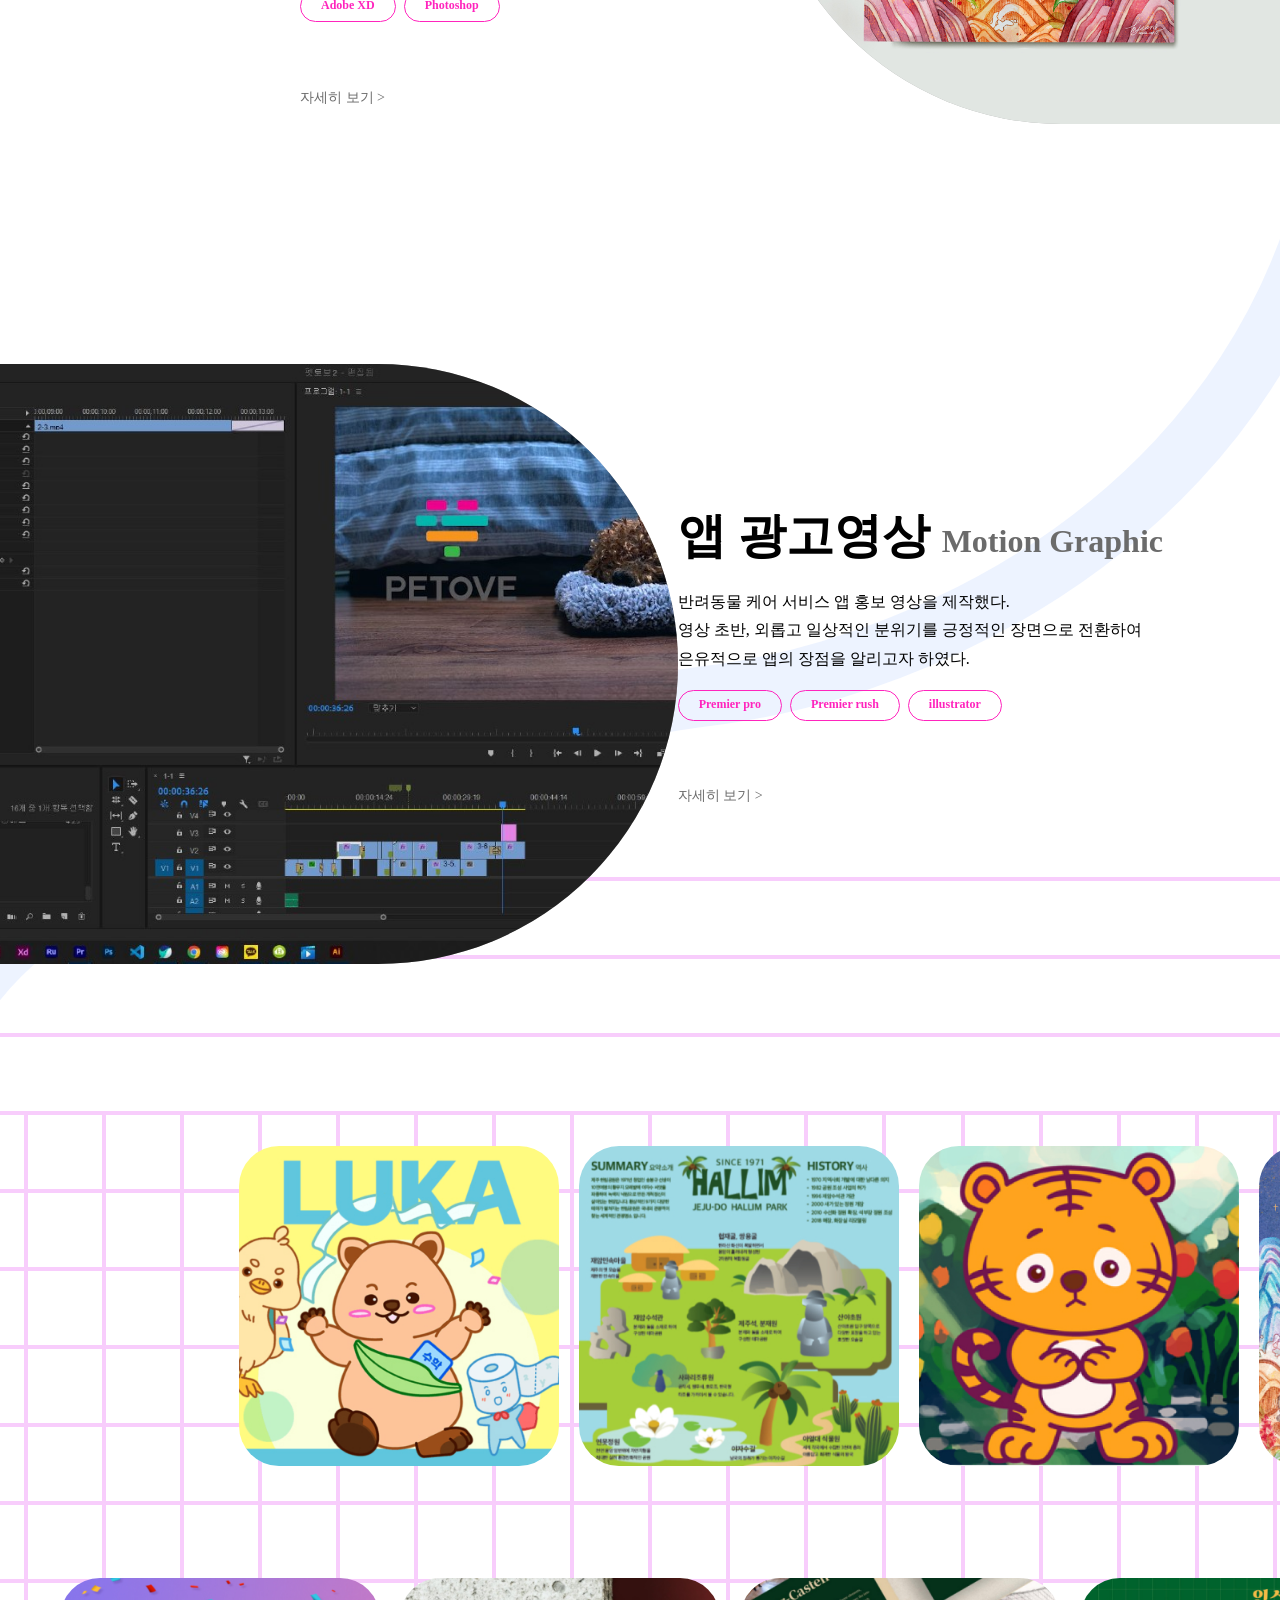
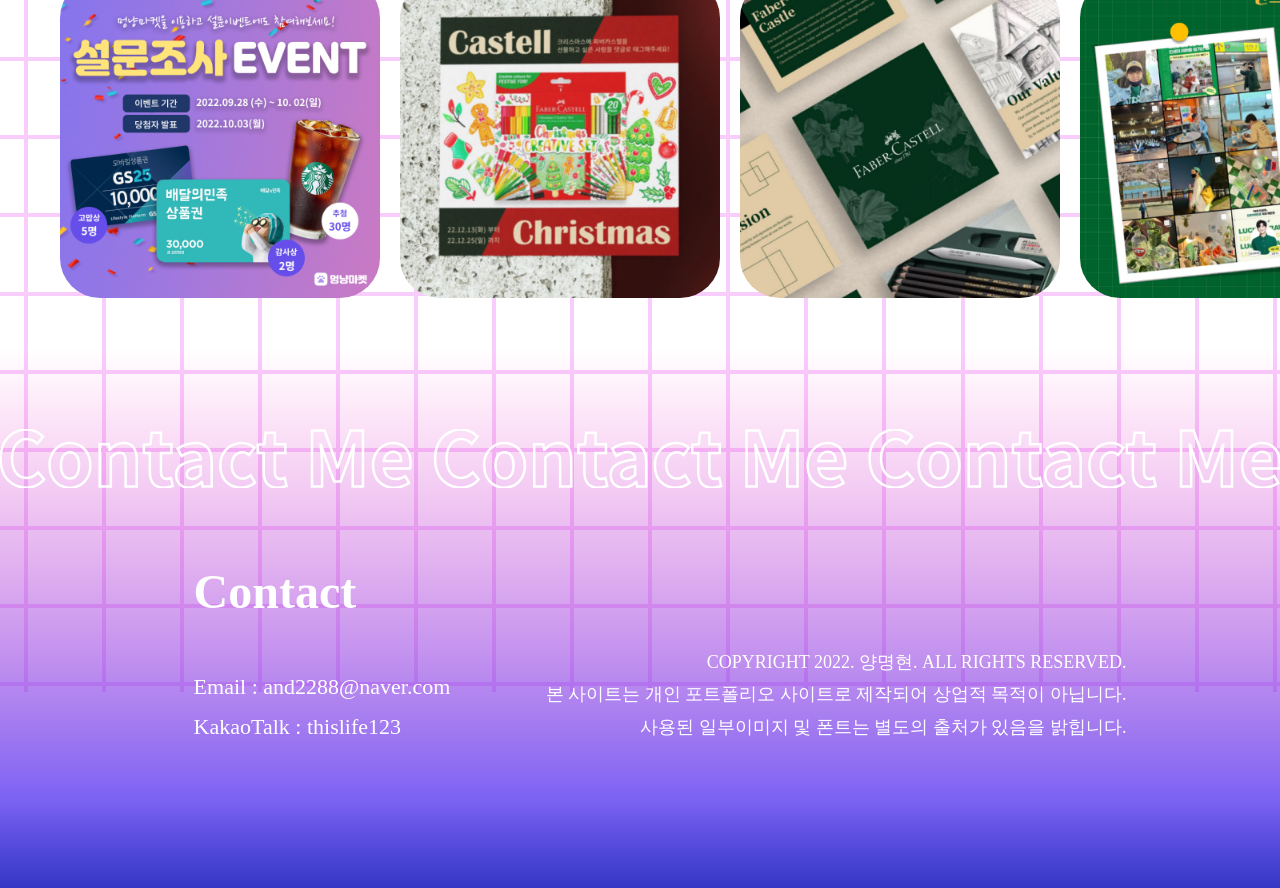
==== commit 241907e7: "img src change" ====
--- a/index.html
+++ b/index.html
@@ -1,285 +1,284 @@
-<!DOCTYPE html>
-<html lang="ko">
-  <head>
-    <meta charset="UTF-8" />
-    <title>명현</title>
-    <!-- <link rel="stylesheet" href="https://cdnjs.cloudflare.com/ajax/libs/meyer-reset/2.0/reset.min.css"> -->
-    <link rel="stylesheet" href="css/style.css" />
-  </head>
-
-  <body>
-    <nav class="gnb" >
-      <h4 class="gnb__logo"><a href="#home">Myeong-hyeon</a></h4>
-      <ul class="gnb__list">
-        <li><a href="#profile">PROFILE</a></li>
-        <li><a href="#project">PROJECTS</a></li>
-        <li><a href="#graphics">GRAPHICS</a></li>
-        <li><a href="#contact">CONTACT</a></li>
-      </ul>
-    </nav>
-
-    <div class="wrapper">
-      <div class="main" id="home">
-        <div class="scene flex">
-          <svg
-            class="scene__animation"
-            id="animation"
-            xmlns="http://www.w3.org/2000/svg"
-            role="img"
-            preserveAspectRatio="xMidYMid slice"
-          >
-            <filter id="goo">
-              <feGaussianBlur
-                in="SourceGraphic"
-                stdDeviation="12"
-                result="blur"
-              />
-              <feColorMatrix
-                in="blur"
-                type="matrix"
-                values="1 0 0 0 0  0 1 0 0 0  0 0 1 0 0  0 0 0 20 -10"
-                result="goo"
-              />
-              <feBlend in="SourceGraphic" in2="goo" />
-            </filter>
-            <g filter="url(#goo)"></g>
-          </svg>
-        </div>
-        <div class="main__pallex">
-          <div class="pallex pallex__layer1"><img src="img/bg_moon.svg" alt=""></div>
-          <div class="pallex pallex__layer2"><img src="img/bg_town.svg" alt=""></div>
-          <div class="pallex pallex__layer5"><img src="img/bg_town.svg" alt=""></div>
-          <div class="pallex pallex__layer3"><img src="img/bg_ground.svg" alt=""></div>
-          <div class="pallex pallex__layer4"><img src="img/bg_flower.svg" alt=""></div>
-
-        </div>
-        <div class="main__txt">
-          <h1>Visual <span> Communication</span></h1>
-          <h1>Designer</h1>
-          <p>
-            현대 사회에서 디자인의 중요도는 더욱 더 높아지고 있다. <br />
-            이러한 '디자인'에서 가장 중요하다고 생각하는 것은 '소통'이다. <br />
-            소통을 중요시하는 디자이너, 양명현 입니다.
-          </p>
-          <br /><br />
-          <p>scroll</p>
-        </div>
-      </div>
-      <div class="profile" id="profile">
-        <div class="profile__skills">
-          <h1>SKILLS</h1>
-          <h4>UI/UX</h4>
-          <ul class="skills skills__uiux">
-            <li class="skills__box skills__uiux--fig"></li>
-            <li class="skills__box skills__uiux--xd"></li>
-          </ul>
-          <h4>Design</h4>
-          <ul class="skills skills__des">
-            <li class="skills__box skills__des--ps"></li>
-            <li class="skills__box skills__des--ai"></li>
-            <li class="skills__box skills__des--id"></li>
-            <li class="skills__box skills__des--pr"></li>
-            <li class="skills__box skills__des--ru"></li>
-          </ul>
-          <h4>Developer</h4>
-          <ul class="skills skills__dev">
-            <li class="skills__box skills__dev--html"></li>
-            <li class="skills__box skills__dev--css"></li>
-            <li class="skills__box skills__dev--js"></li>
-            <li class="skills__box skills__dev--gh"></li>
-            <li class="skills__box skills__dev--slack"></li>
-            <li class="skills__box skills__dev--scss"></li>
-          </ul>
-        </div>
-        <div class="profile__visual">
-            <img src="img/profile_img.png" alt="">
-            <img src="img/deco_ring.svg" alt="" class="deco--ring">
-            <img src="img/deco_green.svg" alt="" class="deco--green">
-            <img src="img/deco_pink.svg" alt="" class="deco--pink">
-        </div>
-      </div>
-      <section class="market" id="project">
-        <div class="market__visual">
-          <a href="#popup_uiux"><div class="zoomin"></div></a>
-        </div>
-        <div class="market__txt">
-          <h2>멍냥마켓 <span class="gray">UI/UX</span></h2>
-          <p>
-            강아지, 고양이 용품 중고거래 플랫폼으로, 반응형 디자인 작업을 하였다.<br />
-            귀엽고 심플한 컨셉을 잡아 디자인 하였다.
-          </p>
-          <ul class="tag">
-            <li class="tag__list">figma</li>
-            <li class="tag__list">Photoshop</li>
-            <li class="tag__list">github</li>
-          </ul>
-          <a href="#popup_uiux">자세히 보기 ></a>
-        </div>
-      </section>
-      <section class="illust" >
-        <div class="illust__txt">
-          <h2>해와 달이 된 오누이<span class="gray">illust</span></h2>
-          <p>
-            전래동화인 '해와 달이 된 오누이'의 이야기를 일월오봉도에 담아냈다.<br />
-            발 밑에는 붉은 수수밭을 그려 호랑이가 밧줄에서 떨어진 이후를 표현하였고,<br />
-            오누이의 어머니의 죽음을 애도하기 위해 오누이의 손에 흰국화를 쥐어주었다.
-          </p>
-          <ul class="tag">
-            <li class="tag__list">Adobe XD</li>
-            <li class="tag__list">Photoshop</li>
-          </ul>
-          <a href="#popup_illust">자세히 보기 ></a>
-        </div>
-        <div class="illust__visual">
-          <a href="#popup_illust"><div class="zoomin"></div></a>
-        </div>
-      </section>
-      <section class="motion">
-        <div class="motion__visual">
-          <a href="#popup_motion"><div class="zoomin"></div></a>
-        </div>
-        <div class="motion__txt">
-          <h2>앱 광고영상 <span class="gray">Motion Graphic</span></h2>
-          <p>
-            반려동물 케어 서비스 앱 홍보 영상을 제작했다.<br />
-            영상 초반, 외롭고 일상적인 분위기를 긍정적인 장면으로 전환하여<br />
-            은유적으로 앱의 장점을 알리고자 하였다.
-          </p>
-          <ul class="tag">
-            <li class="tag__list">Premier pro</li>
-            <li class="tag__list">Premier rush</li>
-            <li class="tag__list">illustrator</li>
-          </ul>
-          <a href="#popup_motion">자세히 보기 ></a>
-
-        </div>
-      </section>
-      <div class="artworks" id="graphics">
-        <div class="artworks__top">
-          <ul>
-            <a href="#popup1"><li class="artworks__box artworks__top--luka"></li></a>
-            <a href="#popup2"><li class="artworks__box artworks__top--jeju"></li></a>
-            <a href="#popup3"><li class="artworks__box artworks__top--tiger"></li></a>
-            <a href="#popup4"><li class="artworks__box artworks__top--sun"></li></a>
-            <a href="#popup5"><li class="artworks__box artworks__top--summer"></li></a>
-          </ul>
-        </div>
-        <div class="artworks__bottom">
-          <ul>
-            <a href="#popup6"><li class="artworks__box artworks__bottom--event"></li></a>
-            <a href="#popup7"><li class="artworks__box artworks__bottom--castellevent"></li></a>
-            <a href="#popup8"><li class="artworks__box artworks__bottom--castellins"></li></a>
-            <a href="#popup9"><li class="artworks__box artworks__bottom--andrew"></li></a>
-          </ul>
-        </div>
-        <div class="bg_line"><img src="img/line.svg" alt=""></div>
-      </div>
-      <div class="deco_line"><img src="img/deco_line.svg" alt=""></div>
-    </div>
-
-    <!-- footer -->
-    <footer class="footer" >
-      <ul class="footer__contact" id="contact">
-        <h3>Contact</h3>
-        <li>Email : and2288@naver.com</li>
-        <li>KakaoTalk : thislife123</li>
-      </ul>
-      <ul class="footer__info">
-        <li>
-          <ul>
-            <li class="sns--1"></li>
-            <li class="sns--2"></li>
-            <li class="sns--3"></li>
-          </ul>
-        </li>
-
-        <li>COPYRIGHT 2022. 양명현. ALL RIGHTS RESERVED.</li>
-        <li>본 사이트는 개인 포트폴리오 사이트로 제작되어 상업적 목적이 아닙니다.</li>
-        <li>사용된 일부이미지 및 폰트는 별도의 출처가 있음을 밝힙니다.</li>
-      </ul>
-    </footer>
-
-
-    <!-- pop -->
-
-    <div class="pop popup_uiux" id="popup_uiux">
-      <div class="pop__content">
-        <a href="#project" class="pop__close">&times;</a>
-        <!-- <section class="pdf">
-          <iframe src="img/motion-all.pdf" style="width:110rem; height:80rem;" frameborder="0"></iframe>\
-        </section> -->
-        <section class="modal">
-        <img src="img/pop_uiux.jpg" alt="img">
-        </section>
-    </div>
-
-    <div class="pop popup_illust" id="popup_illust">
-      <div class="pop__content">
-        <a href="#project" class="pop__close">&times;</a>
-        <!-- <section class="pdf">
-          <iframe src="img/motion-all.pdf" style="width:110rem; height:80rem;" frameborder="0"></iframe>\
-        </section> -->
-        <section class="modal">
-        <img src="img/pop_luka.png" alt="img">
-        </section>
-    </div>
-
-    <div class="pop popup_motion" id="popup_motion">
-      <div class="pop__content">
-        <a href="#project" class="pop__close">&times;</a>
-    </div>
-
-    
-    <div class="pop popup1" id="popup1">
-      <div class="popup1__content">
-        <a href="#graphics" class="pop__close">&times;</a>
-        <img src="img/pop_luka.png" alt="img">
-        <section class="modal">
-          <img src="img/pop_luka.png" alt="img">
-          </section>
-    </div>
-    <div class="pop popup2" id="popup2">
-      <div class="pop__content">
-        <a href="#graphics" class="pop__close">&times;</a>
-    </div>
-
-    <div class="pop popup3" id="popup3">
-      <div class="pop__content">
-        <a href="#graphics" class="pop__close">&times;</a>
-    </div>
-
-    <div class="pop popup4" id="popup4">
-      <div class="pop__content">
-        <a href="#graphics" class="pop__close">&times;</a>
-    </div>
-
-    <div class="pop popup5" id="popup5">
-      <div class="pop__content">
-        <a href="#graphics" class="pop__close">&times;</a>
-    </div>
-
-    <div class="pop popup6" id="popup6">
-      <div class="pop__content">
-        <a href="#graphics" class="pop__close">&times;</a>
-    </div>
-
-    <div class="pop popup7" id="popup7">
-      <div class="pop__content">
-        <a href="#graphics" class="pop__close">&times;</a>
-    </div>
-
-    <div class="pop popup8" id="popup8">
-      <div class="pop__content">
-        <a href="#graphics" class="pop__close">&times;</a>
-    </div>
-
-    <div class="pop popup9" id="popup9">
-      <div class="pop__content">
-        <a href="#graphics" class="pop__close">&times;</a>
-    </div>
-
-
-  </body>
-  <script src="https://unpkg.co/gsap@3/dist/gsap.min.js"></script>
-  <script src="src/script.js"></script>
-</html>
+<!DOCTYPE html>
+<html lang="ko">
+  <head>
+    <meta charset="UTF-8" />
+    <title>명현</title>
+    <!-- <link rel="stylesheet" href="https://cdnjs.cloudflare.com/ajax/libs/meyer-reset/2.0/reset.min.css"> -->
+    <link rel="stylesheet" href="css/style.css" />
+  </head>
+
+  <body>
+    <nav class="gnb" >
+      <h4 class="gnb__logo"><a href="#home">Myeong-hyeon</a></h4>
+      <ul class="gnb__list">
+        <li><a href="#profile">PROFILE</a></li>
+        <li><a href="#project">PROJECTS</a></li>
+        <li><a href="#graphics">GRAPHICS</a></li>
+        <li><a href="#contact">CONTACT</a></li>
+      </ul>
+    </nav>
+
+    <div class="wrapper">
+      <div class="main" id="home">
+        <div class="scene flex">
+          <svg
+            class="scene__animation"
+            id="animation"
+            xmlns="http://www.w3.org/2000/svg"
+            role="img"
+            preserveAspectRatio="xMidYMid slice"
+          >
+            <filter id="goo">
+              <feGaussianBlur
+                in="SourceGraphic"
+                stdDeviation="12"
+                result="blur"
+              />
+              <feColorMatrix
+                in="blur"
+                type="matrix"
+                values="1 0 0 0 0  0 1 0 0 0  0 0 1 0 0  0 0 0 20 -10"
+                result="goo"
+              />
+              <feBlend in="SourceGraphic" in2="goo" />
+            </filter>
+            <g filter="url(#goo)"></g>
+          </svg>
+        </div>
+        <div class="main__pallex">
+          <div class="pallex pallex__layer1"><img src="img/bg_moon.svg" alt=""></div>
+          <div class="pallex pallex__layer2"><img src="img/bg_town.svg" alt=""></div>
+          <div class="pallex pallex__layer5"><img src="img/bg_town.svg" alt=""></div>
+          <div class="pallex pallex__layer3"><img src="img/bg_ground.svg" alt=""></div>
+          <div class="pallex pallex__layer4"><img src="img/bg_flower.svg" alt=""></div>
+
+        </div>
+        <div class="main__txt">
+          <h1>Visual <span> Communication</span></h1>
+          <h1>Designer</h1>
+          <p>
+            현대 사회에서 디자인의 중요도는 더욱 더 높아지고 있다. <br />
+            이러한 '디자인'에서 가장 중요하다고 생각하는 것은 '소통'이다. <br />
+            소통을 중요시하는 디자이너, 양명현 입니다.
+          </p>
+          <br /><br />
+          <p>scroll</p>
+        </div>
+      </div>
+      <div class="profile" id="profile">
+        <div class="profile__skills">
+          <h1>SKILLS</h1>
+          <h4>UI/UX</h4>
+          <ul class="skills skills__uiux">
+            <li class="skills__box skills__uiux--fig"></li>
+            <li class="skills__box skills__uiux--xd"></li>
+          </ul>
+          <h4>Design</h4>
+          <ul class="skills skills__des">
+            <li class="skills__box skills__des--ps"></li>
+            <li class="skills__box skills__des--ai"></li>
+            <li class="skills__box skills__des--id"></li>
+            <li class="skills__box skills__des--pr"></li>
+            <li class="skills__box skills__des--ru"></li>
+          </ul>
+          <h4>Developer</h4>
+          <ul class="skills skills__dev">
+            <li class="skills__box skills__dev--html"></li>
+            <li class="skills__box skills__dev--css"></li>
+            <li class="skills__box skills__dev--js"></li>
+            <li class="skills__box skills__dev--gh"></li>
+            <li class="skills__box skills__dev--slack"></li>
+            <li class="skills__box skills__dev--scss"></li>
+          </ul>
+        </div>
+        <div class="profile__visual">
+            <img src="img/profile_img.png" alt="">
+            <img src="img/deco_ring.svg" alt="" class="deco--ring">
+            <img src="img/deco_green.svg" alt="" class="deco--green">
+            <img src="img/deco_pink.svg" alt="" class="deco--pink">
+        </div>
+      </div>
+      <section class="market" id="project">
+        <div class="market__visual">
+          <a href="#popup_uiux"><div class="zoomin"></div></a>
+        </div>
+        <div class="market__txt">
+          <h2>멍냥마켓 <span class="gray">UI/UX</span></h2>
+          <p>
+            강아지, 고양이 용품 중고거래 플랫폼으로, 반응형 디자인 작업을 하였다.<br />
+            귀엽고 심플한 컨셉을 잡아 디자인 하였다.
+          </p>
+          <ul class="tag">
+            <li class="tag__list">figma</li>
+            <li class="tag__list">Photoshop</li>
+            <li class="tag__list">github</li>
+          </ul>
+          <a href="#popup_uiux">자세히 보기 ></a>
+        </div>
+      </section>
+      <section class="illust" >
+        <div class="illust__txt">
+          <h2>해와 달이 된 오누이<span class="gray">illust</span></h2>
+          <p>
+            전래동화인 '해와 달이 된 오누이'의 이야기를 일월오봉도에 담아냈다.<br />
+            발 밑에는 붉은 수수밭을 그려 호랑이가 밧줄에서 떨어진 이후를 표현하였고,<br />
+            오누이의 어머니의 죽음을 애도하기 위해 오누이의 손에 흰국화를 쥐어주었다.
+          </p>
+          <ul class="tag">
+            <li class="tag__list">Adobe XD</li>
+            <li class="tag__list">Photoshop</li>
+          </ul>
+          <a href="#popup_illust">자세히 보기 ></a>
+        </div>
+        <div class="illust__visual">
+          <a href="#popup_illust"><div class="zoomin"></div></a>
+        </div>
+      </section>
+      <section class="motion">
+        <div class="motion__visual">
+          <a href="#popup_motion"><div class="zoomin"></div></a>
+        </div>
+        <div class="motion__txt">
+          <h2>앱 광고영상 <span class="gray">Motion Graphic</span></h2>
+          <p>
+            반려동물 케어 서비스 앱 홍보 영상을 제작했다.<br />
+            영상 초반, 외롭고 일상적인 분위기를 긍정적인 장면으로 전환하여<br />
+            은유적으로 앱의 장점을 알리고자 하였다.
+          </p>
+          <ul class="tag">
+            <li class="tag__list">Premier pro</li>
+            <li class="tag__list">Premier rush</li>
+            <li class="tag__list">illustrator</li>
+          </ul>
+          <a href="#popup_motion">자세히 보기 ></a>
+
+        </div>
+      </section>
+      <div class="artworks" id="graphics">
+        <div class="artworks__top">
+          <ul>
+            <a href="#popup1"><li class="artworks__box artworks__top--luka"></li></a>
+            <a href="#popup2"><li class="artworks__box artworks__top--jeju"></li></a>
+            <a href="#popup3"><li class="artworks__box artworks__top--tiger"></li></a>
+            <a href="#popup4"><li class="artworks__box artworks__top--sun"></li></a>
+            <a href="#popup5"><li class="artworks__box artworks__top--summer"></li></a>
+          </ul>
+        </div>
+        <div class="artworks__bottom">
+          <ul>
+            <a href="#popup6"><li class="artworks__box artworks__bottom--event"></li></a>
+            <a href="#popup7"><li class="artworks__box artworks__bottom--castellevent"></li></a>
+            <a href="#popup8"><li class="artworks__box artworks__bottom--castellins"></li></a>
+            <a href="#popup9"><li class="artworks__box artworks__bottom--andrew"></li></a>
+          </ul>
+        </div>
+        <div class="bg_line"><img src="img/line.svg" alt=""></div>
+      </div>
+      <div class="deco_line"><img src="img/deco_line.svg" alt=""></div>
+    </div>
+
+    <!-- footer -->
+    <footer class="footer" >
+      <ul class="footer__contact" id="contact">
+        <h3>Contact</h3>
+        <li>Email : and2288@naver.com</li>
+        <li>KakaoTalk : thislife123</li>
+      </ul>
+      <ul class="footer__info">
+        <li>
+          <ul>
+            <li class="sns--1"></li>
+            <li class="sns--2"></li>
+            <li class="sns--3"></li>
+          </ul>
+        </li>
+
+        <li>COPYRIGHT 2022. 양명현. ALL RIGHTS RESERVED.</li>
+        <li>본 사이트는 개인 포트폴리오 사이트로 제작되어 상업적 목적이 아닙니다.</li>
+        <li>사용된 일부이미지 및 폰트는 별도의 출처가 있음을 밝힙니다.</li>
+      </ul>
+    </footer>
+
+
+    <!-- pop -->
+
+    <div class="pop popup_uiux" id="popup_uiux">
+      <div class="pop__content">
+        <a href="#project" class="pop__close">&times;</a>
+        <!-- <section class="pdf">
+          <iframe src="img/motion-all.pdf" style="width:110rem; height:80rem;" frameborder="0"></iframe>\
+        </section> -->
+        <section class="modal">
+        <img src="img/pop_uiux.jpg" alt="img">
+        </section>
+    </div>
+
+    <div class="pop popup_illust" id="popup_illust">
+      <div class="pop__content">
+        <a href="#project" class="pop__close">&times;</a>
+        <!-- <section class="pdf">
+          <iframe src="img/motion-all.pdf" style="width:110rem; height:80rem;" frameborder="0"></iframe>\
+        </section> -->
+        <section class="modal">
+        <img src="img/pop_luka.png" alt="img">
+        </section>
+    </div>
+
+    <div class="pop popup_motion" id="popup_motion">
+      <div class="pop__content">
+        <a href="#project" class="pop__close">&times;</a>
+    </div>
+
+    
+    <div class="pop popup1" id="popup1">
+      <div class="popup1__content">
+        <a href="#graphics" class="pop__close">&times;</a>
+        <section class="modal">
+          <img src="img/pop_luka.png" alt="img">
+          </section>
+    </div>
+    <div class="pop popup2" id="popup2">
+      <div class="pop__content">
+        <a href="#graphics" class="pop__close">&times;</a>
+    </div>
+
+    <div class="pop popup3" id="popup3">
+      <div class="pop__content">
+        <a href="#graphics" class="pop__close">&times;</a>
+    </div>
+
+    <div class="pop popup4" id="popup4">
+      <div class="pop__content">
+        <a href="#graphics" class="pop__close">&times;</a>
+    </div>
+
+    <div class="pop popup5" id="popup5">
+      <div class="pop__content">
+        <a href="#graphics" class="pop__close">&times;</a>
+    </div>
+
+    <div class="pop popup6" id="popup6">
+      <div class="pop__content">
+        <a href="#graphics" class="pop__close">&times;</a>
+    </div>
+
+    <div class="pop popup7" id="popup7">
+      <div class="pop__content">
+        <a href="#graphics" class="pop__close">&times;</a>
+    </div>
+
+    <div class="pop popup8" id="popup8">
+      <div class="pop__content">
+        <a href="#graphics" class="pop__close">&times;</a>
+    </div>
+
+    <div class="pop popup9" id="popup9">
+      <div class="pop__content">
+        <a href="#graphics" class="pop__close">&times;</a>
+    </div>
+
+
+  </body>
+  <script src="https://unpkg.co/gsap@3/dist/gsap.min.js"></script>
+  <script src="src/script.js"></script>
+</html>
--- a/css/style.css
+++ b/css/style.css
@@ -1,3 +1,27 @@
+@keyframes text-scrolling {
+  0% {
+    transform: translate3d(-60%, 0, 0);
+  }
+  100% {
+    transform: translate3d(20%, 0, 0);
+  }
+}
+@keyframes rolling-left {
+  0% {
+    transform: translate3d(-10%, 0, 0);
+  }
+  100% {
+    transform: translate3d(80%, 0, 0);
+  }
+}
+@keyframes rolling-right {
+  0% {
+    transform: translate3d(10%, 0, 0);
+  }
+  100% {
+    transform: translate3d(-80%, 0, 0);
+  }
+}
 html,
 body {
   font-size: 62.5%;
@@ -6,6 +30,7 @@
 h1 {
   font-size: 9rem;
   line-height: 0.4;
+  text-transform: uppercase;
 }
 
 h2 {
@@ -21,7 +46,7 @@
 }
 
 p {
-  font-size: 1.8rem;
+  font-size: 1.6rem;
 }
 
 span {
@@ -75,6 +100,15 @@
   visibility: hidden;
   transition: all 0.3s;
 }
+.pop .modal {
+  width: 100%;
+  height: 90vh;
+  display: flex;
+  align-items: flex-start;
+  justify-content: center;
+  overflow-y: scroll;
+  overflow-x: hidden;
+}
 .pop a {
   text-decoration: none;
   color: #d9d9d9;
@@ -120,7 +154,8 @@
   padding: 0;
   overflow-x: hidden;
   box-sizing: border-box;
-  transition: background 1s ease;
+  width: 100vw;
+  scroll-behavior: smooth;
 }
 
 .gnb {
@@ -229,17 +264,13 @@
   top: 24%;
   text-align: center;
 }
-
-.tag {
-  display: flex;
-  padding: 0;
-}
-.tag__list {
-  margin-right: 8px;
-  border: 2px solid #ff24bd;
-  border-radius: 100px;
-  padding: 6px 20px 8px 20px;
-  color: #ff24bd;
+.wrapper .main__txt h1 span {
+  font-size: inherit;
+  color: #243aff;
+}
+.wrapper .main__txt p {
+  line-height: 1.8;
+  font-size: 1.8rem;
 }
 
 .profile {
@@ -248,6 +279,7 @@
   align-items: center;
   width: 100%;
   height: 80rem;
+  color: #243aff;
 }
 .profile__skills {
   display: flex;
@@ -258,6 +290,7 @@
 }
 .profile__skills h4 {
   margin-bottom: 0rem;
+  color: #6b6b6b;
 }
 .profile__skills .skills__uiux,
 .profile__skills .skills__des,
@@ -269,50 +302,50 @@
   width: 7rem;
   height: 7rem;
   border-radius: 1.6rem;
-  background-color: aqua;
+  background-color: #adadad;
   margin-right: 0.8rem;
   background-position: center;
   background-repeat: no-repeat;
   background-size: cover;
 }
 .profile__skills .skills .skills__uiux--fig {
-  background-image: url(/img/ic_figma.svg);
+  background-image: url(../img/ic_figma.svg);
 }
 .profile__skills .skills .skills__uiux--xd {
-  background-image: url(/img/ic_xd.svg);
+  background-image: url(../img/ic_xd.svg);
 }
 .profile__skills .skills .skills__des--ps {
-  background-image: url(/img/ic_ps.svg);
+  background-image: url(../img/ic_ps.svg);
 }
 .profile__skills .skills .skills__des--ai {
-  background-image: url(/img/ic_ai.svg);
+  background-image: url(../img/ic_ai.svg);
 }
 .profile__skills .skills .skills__des--id {
-  background-image: url(/img/ic_id.svg);
+  background-image: url(../img/ic_id.svg);
 }
 .profile__skills .skills .skills__des--pr {
-  background-image: url(/img/ic_pr.svg);
+  background-image: url(../img/ic_pr.svg);
 }
 .profile__skills .skills .skills__des--ru {
-  background-image: url(/img/ic_ru.svg);
+  background-image: url(../img/ic_ru.svg);
 }
 .profile__skills .skills .skills__dev--html {
-  background-image: url(/img/ic_html.svg);
+  background-image: url(../img/ic_html.svg);
 }
 .profile__skills .skills .skills__dev--css {
-  background-image: url(/img/ic_css.svg);
+  background-image: url(../img/ic_css.svg);
 }
 .profile__skills .skills .skills__dev--js {
-  background-image: url(/img/ic_js.svg);
+  background-image: url(../img/ic_js.svg);
 }
 .profile__skills .skills .skills__dev--gh {
-  background-image: url(/img/ic_github.svg);
+  background-image: url(../img/ic_github.svg);
 }
 .profile__skills .skills .skills__dev--slack {
-  background-image: url(/img/ic_slack.svg);
+  background-image: url(../img/ic_slack.svg);
 }
 .profile__skills .skills .skills__dev--scss {
-  background-image: url(/img/ic_sass.svg);
+  background-image: url(../img/ic_sass.svg);
 }
 .profile__visual {
   width: 54rem;
@@ -325,9 +358,10 @@
   height: 73.6rem;
 }
 .profile__visual .deco--ring {
-  position: absolute;
-  top: 40%;
-  left: -26%;
+  width: 80rem;
+  position: absolute;
+  top: 20%;
+  left: -20%;
   z-index: -1;
 }
 .profile__visual .deco--green {
@@ -347,11 +381,25 @@
   height: 9.8rem;
 }
 
+.tag {
+  display: flex;
+  padding: 0;
+}
+.tag__list {
+  margin-right: 8px;
+  border: 1px solid #ff24bd;
+  border-radius: 100px;
+  padding: 6px 20px 8px 20px;
+  font-size: 1.2rem;
+  font-weight: bold;
+  color: #ff24bd;
+}
+
 .market {
   display: flex;
   align-items: center;
   justify-content: space-between;
-  height: 80rem;
+  height: 84rem;
 }
 .market__visual {
   width: 90rem;
@@ -365,9 +413,9 @@
   background-position: center;
   background-repeat: no-repeat;
   background-size: cover;
-  background-color: black; /* fallback color */
-  background-image: url(/img/pro_market.jpg);
+  background-color: #adadad;
   transition: all 0.5s;
+  background-image: url(../img/pro_market.jpg);
 }
 .market__visual:hover .zoomin, .market__visual:focus .zoomin {
   transform: scale(1.2);
@@ -375,60 +423,118 @@
 .market__txt {
   width: 80rem;
   height: 40rem;
-}
-
-.haksik {
+  position: relative;
+}
+.market__txt p {
+  line-height: 1.8;
+  margin-top: -2rem;
+}
+.market__txt a {
+  font-size: 1.4rem;
+  position: absolute;
+  left: 0%;
+  color: #6b6b6b;
+  margin-top: 6rem;
+}
+
+.illust {
   display: flex;
   align-items: center;
   justify-content: space-between;
-  height: 80rem;
-}
-.haksik__visual {
+  height: 84rem;
+}
+.illust__visual {
   width: 90rem;
   height: 60rem;
   border-radius: 0px 300px 300px 0px;
+  overflow: hidden;
+  border-radius: 300px 0px 0px 300px;
+}
+.illust__visual .zoomin {
+  width: 100%;
+  height: 100%;
   background-position: center;
   background-repeat: no-repeat;
   background-size: cover;
-  border-radius: 300px 0px 0px 300px;
-  background-image: url(/img/pro_sunmock.jpg);
-}
-.haksik__txt {
+  background-color: #adadad;
+  transition: all 0.5s;
+  background-image: url(../img/pro_sunmock.jpg);
+}
+.illust__visual:hover .zoomin, .illust__visual:focus .zoomin {
+  transform: scale(1.2);
+}
+.illust__txt {
   width: 80rem;
   height: 40rem;
+  position: relative;
+  margin-left: 30rem;
+}
+.illust__txt p {
+  line-height: 1.8;
+  margin-top: -2rem;
+}
+.illust__txt a {
+  font-size: 1.4rem;
+  position: absolute;
+  left: 0%;
+  color: #6b6b6b;
+  margin-top: 6rem;
 }
 
 .motion {
   display: flex;
   align-items: center;
   justify-content: space-between;
-  height: 80rem;
+  height: 84rem;
 }
 .motion__visual {
   width: 90rem;
   height: 60rem;
   border-radius: 0px 300px 300px 0px;
+  overflow: hidden;
+}
+.motion__visual .zoomin {
+  width: 100%;
+  height: 100%;
   background-position: center;
   background-repeat: no-repeat;
   background-size: cover;
+  background-color: #adadad;
+  transition: all 0.5s;
+  background-image: url(../img/pro-motion.jpg);
+}
+.motion__visual:hover .zoomin, .motion__visual:focus .zoomin {
+  transform: scale(1.2);
 }
 .motion__txt {
   width: 80rem;
   height: 40rem;
+  position: relative;
+}
+.motion__txt p {
+  line-height: 1.8;
+  margin-top: -2rem;
+}
+.motion__txt a {
+  font-size: 1.4rem;
+  position: absolute;
+  left: 0%;
+  color: #6b6b6b;
+  margin-top: 6rem;
 }
 
 .artworks {
   width: 100vw;
-  height: 100vh;
+  height: 96vh;
   display: flex;
   flex-direction: column;
-  justify-content: space-evenly;
+  justify-content: space-around;
   position: relative;
 }
 .artworks__box {
   width: 32rem;
   height: 32rem;
-  background-color: aqua;
+  background-color: #adadad;
   background-position: center;
   background-repeat: no-repeat;
   background-size: cover;
@@ -440,43 +546,49 @@
   height: 32rem;
   position: relative;
   left: 14%;
+  animation: rolling-right 100s linear infinite;
+  will-change: transform;
+  white-space: nowrap;
 }
 .artworks__top ul {
   display: flex;
 }
 .artworks__top--luka {
-  background-image: url(/img/pro_luka.jpg);
+  background-image: url(../img/pro_luka.jpg);
 }
 .artworks__top--jeju {
-  background-image: url(/img/pro_jeju.jpg);
+  background-image: url(../img/pro_jeju.jpg);
 }
 .artworks__top--tiger {
-  background-image: url(/img/pro_tiger.jpg);
+  background-image: url(../img/pro_tiger.jpg);
 }
 .artworks__top--sun {
-  background-image: url(/img/pro_sun.jpg);
+  background-image: url(../img/pro_sun.jpg);
 }
 .artworks__top--summer {
-  background-image: url(/img/pro_summer.jpg);
+  background-image: url(../img/pro_summer.jpg);
 }
 .artworks__bottom {
   width: 200rem;
   height: 32rem;
+  animation: rolling-left 100s linear infinite;
+  will-change: transform;
+  white-space: nowrap;
 }
 .artworks__bottom ul {
   display: flex;
 }
 .artworks__bottom--event {
-  background-image: url(/img/pro_event.jpg);
+  background-image: url(../img/pro_event.jpg);
 }
 .artworks__bottom--castellevent {
-  background-image: url(/img/pro_castellevent.jpg);
+  background-image: url(../img/pro_castellevent.jpg);
 }
 .artworks__bottom--castellins {
-  background-image: url(/img/pro_castellins.jpg);
+  background-image: url(../img/pro_castellins.jpg);
 }
 .artworks__bottom--andrew {
-  background-image: url(/img/pro_andrew.jpg);
+  background-image: url(../img/pro_andrew.jpg);
 }
 .artworks .bg_line {
   width: 100vw;
@@ -489,7 +601,44 @@
 
 .footer {
   width: 100vw;
-  height: 60rem;
-  background: url(/img/foo_gra.svg);
+  height: 54rem;
+  background: url(../img/bg_gra3.svg);
   color: #fff;
+  display: flex;
+  position: relative;
+}
+.footer::before {
+  content: "";
+  width: 100%;
+  background-position: center;
+  background-repeat: no-repeat;
+  background-size: cover;
+  background-size: contain;
+  background-image: url(../img/contactme.svg);
+  margin-top: -32rem;
+  animation: text-scrolling 14s linear infinite;
+  will-change: transform;
+  white-space: nowrap;
+}
+.footer__contact {
+  position: absolute;
+  top: 30%;
+  left: 12%;
+}
+.footer__contact li {
+  font-size: 2.2rem;
+  line-height: 1.8;
+}
+.footer__contact h3 {
+  font-size: 4.8rem;
+}
+.footer__info {
+  position: absolute;
+  top: 54%;
+  right: 12%;
+  text-align: right;
+}
+.footer__info li {
+  font-size: 1.8rem;
+  line-height: 1.8;
 }
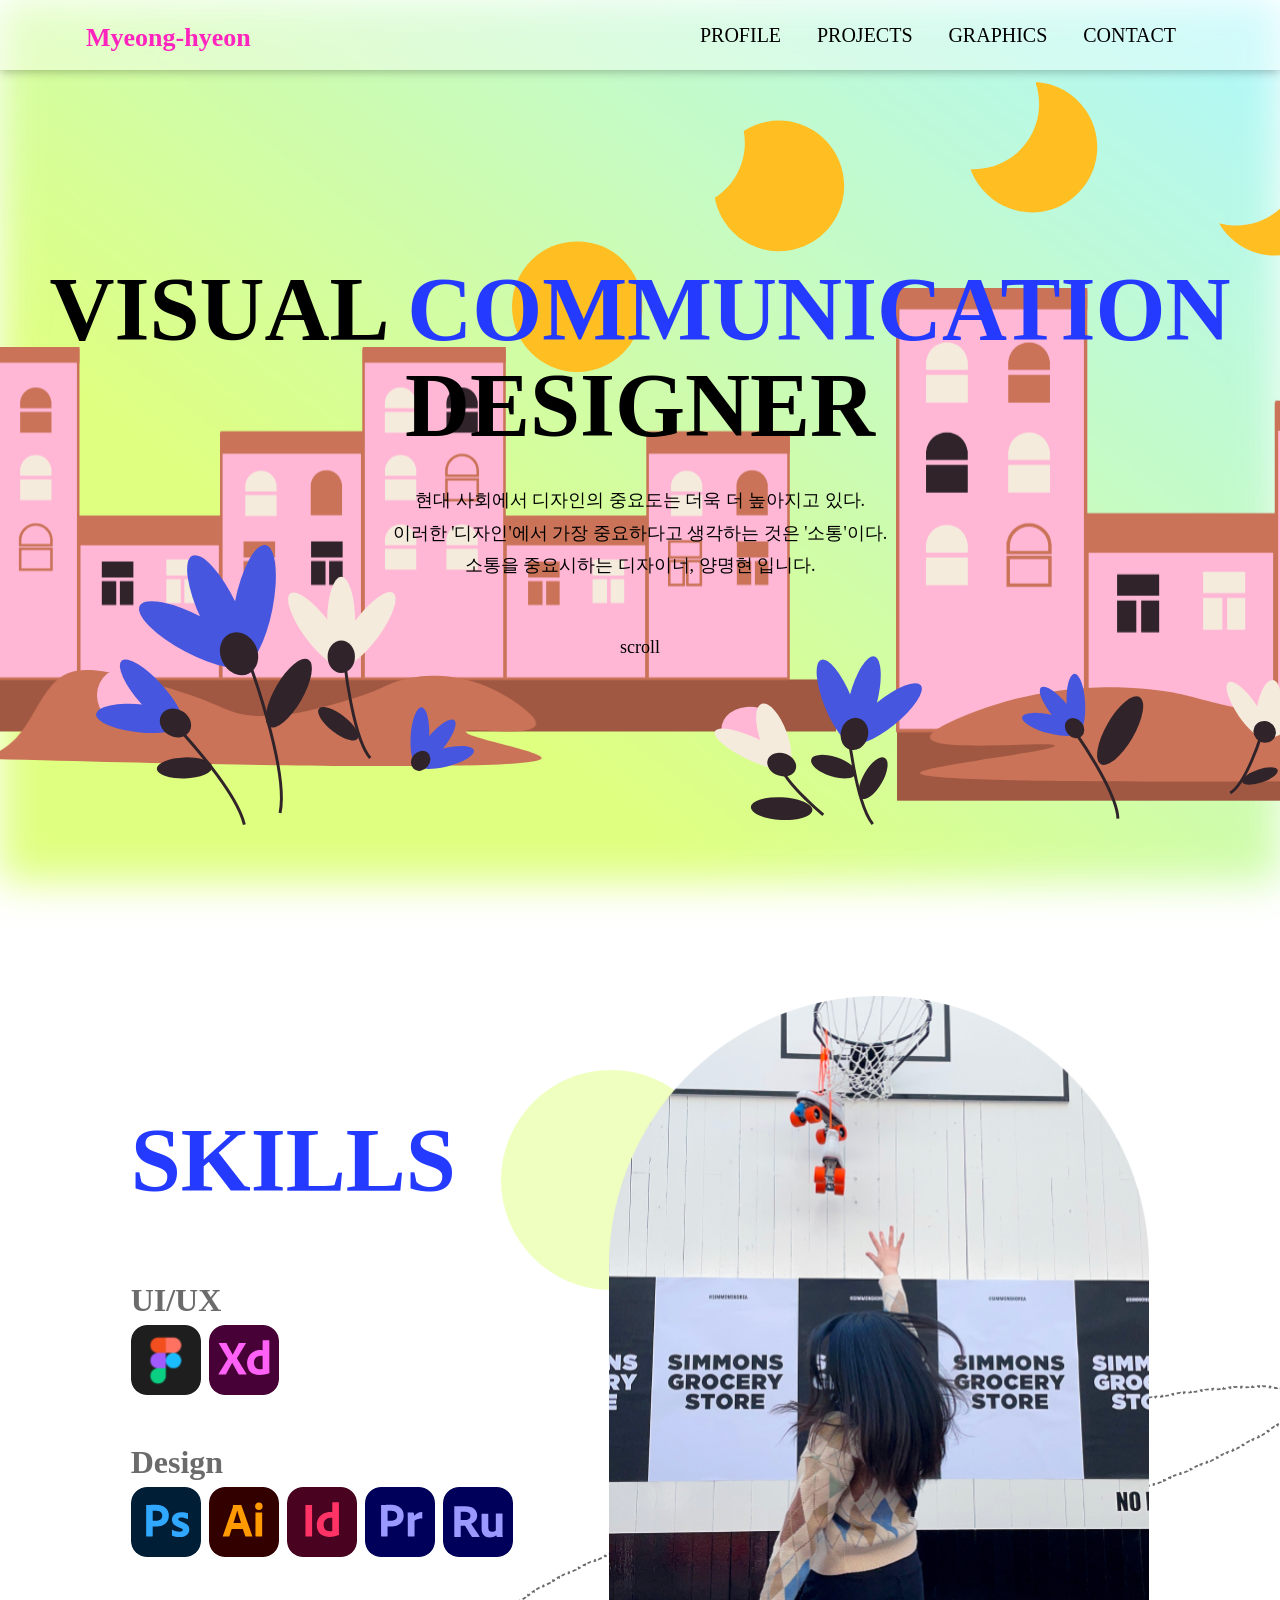
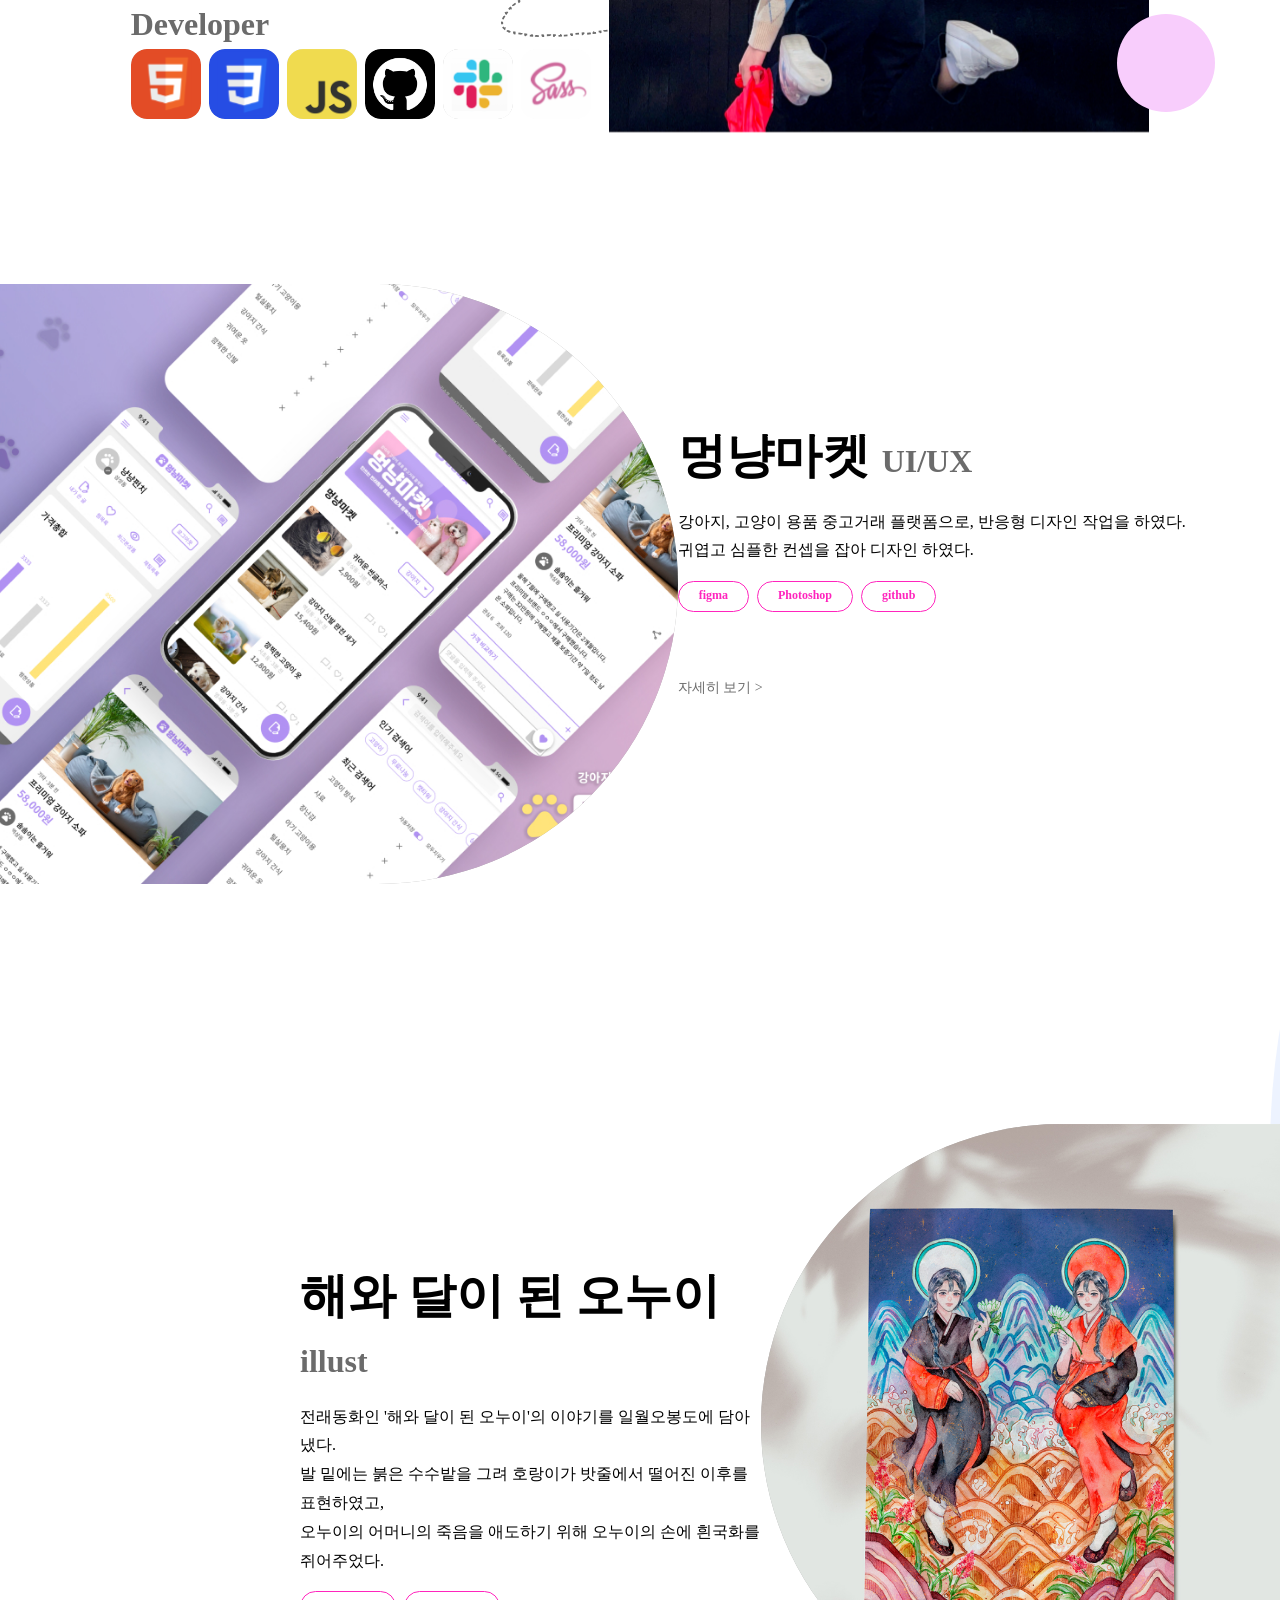
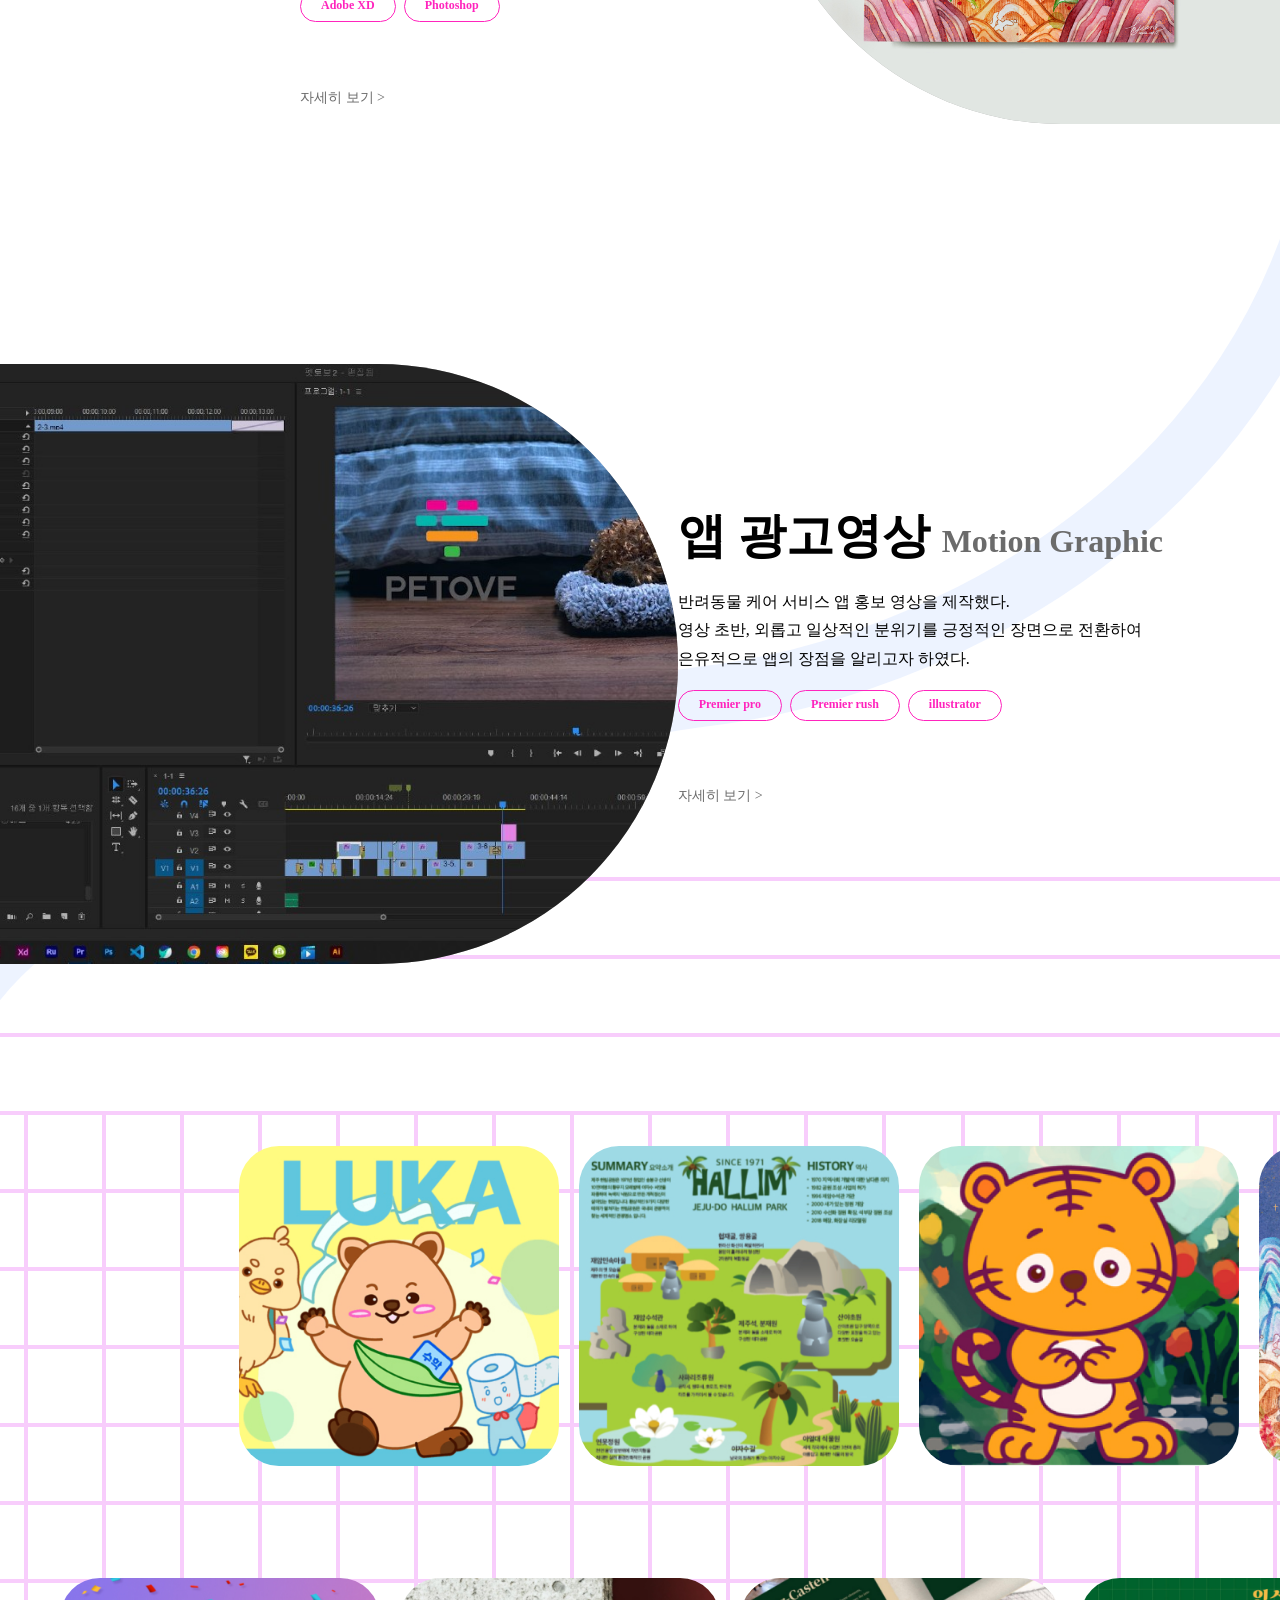
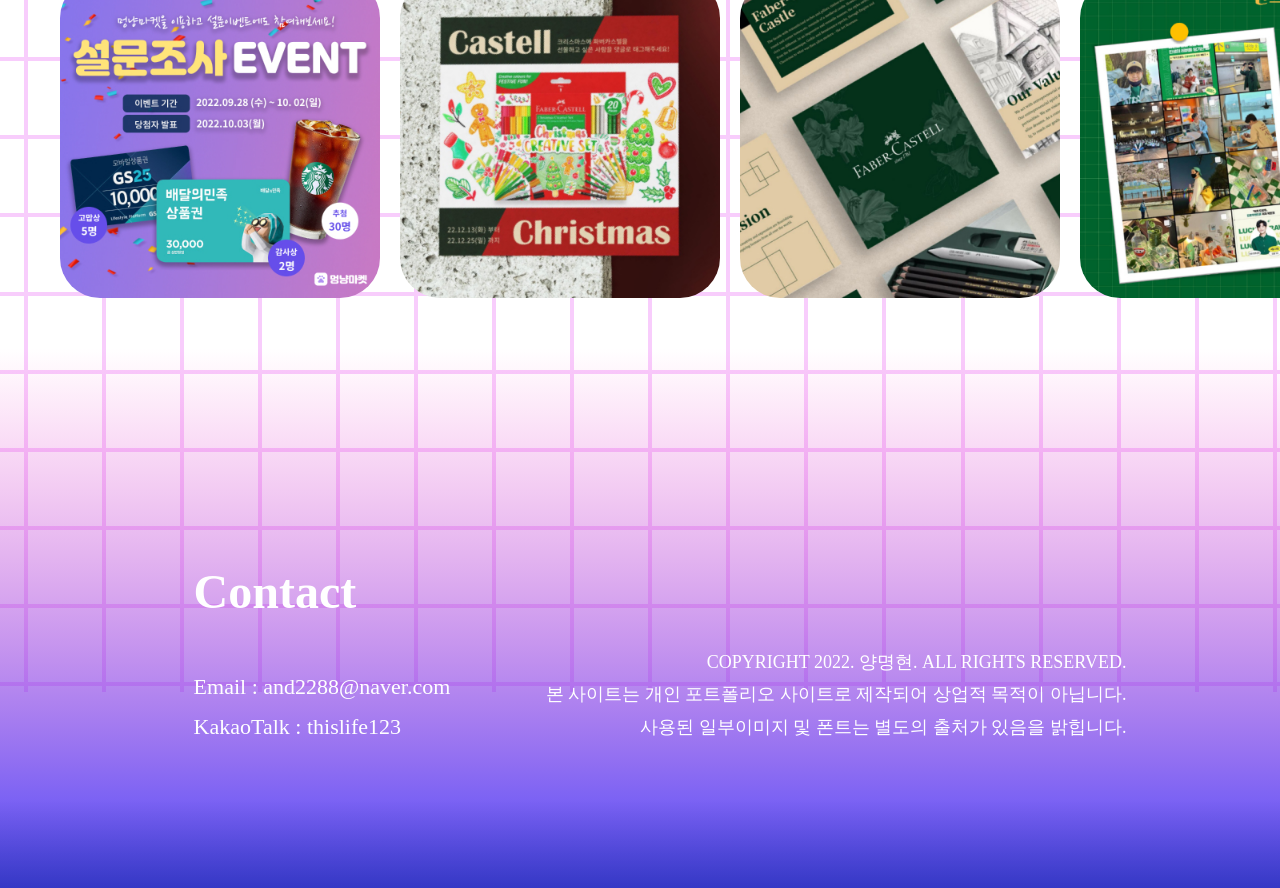
==== commit 54205e29: "Merge branch 'ghpage' into main" ====
--- a/index.html
+++ b/index.html
@@ -1,3 +1,4 @@
+
 <!DOCTYPE html>
 <html lang="ko">
   <head>
--- a/css/style.css
+++ b/css/style.css
@@ -416,6 +416,7 @@
   background-color: #adadad;
   transition: all 0.5s;
   background-image: url(../img/pro_market.jpg);
+
 }
 .market__visual:hover .zoomin, .market__visual:focus .zoomin {
   transform: scale(1.2);
@@ -463,6 +464,7 @@
 .illust__visual:hover .zoomin, .illust__visual:focus .zoomin {
   transform: scale(1.2);
 }
+
 .illust__txt {
   width: 80rem;
   height: 40rem;
@@ -501,7 +503,9 @@
   background-size: cover;
   background-color: #adadad;
   transition: all 0.5s;
+
   background-image: url(../img/pro-motion.jpg);
+
 }
 .motion__visual:hover .zoomin, .motion__visual:focus .zoomin {
   transform: scale(1.2);
@@ -603,22 +607,27 @@
   width: 100vw;
   height: 54rem;
   background: url(../img/bg_gra3.svg);
+
   color: #fff;
   display: flex;
   position: relative;
 }
+
 .footer::before {
+
   content: "";
   width: 100%;
   background-position: center;
   background-repeat: no-repeat;
   background-size: cover;
+
   background-size: contain;
   background-image: url(../img/contactme.svg);
   margin-top: -32rem;
   animation: text-scrolling 14s linear infinite;
   will-change: transform;
   white-space: nowrap;
+
 }
 .footer__contact {
   position: absolute;
